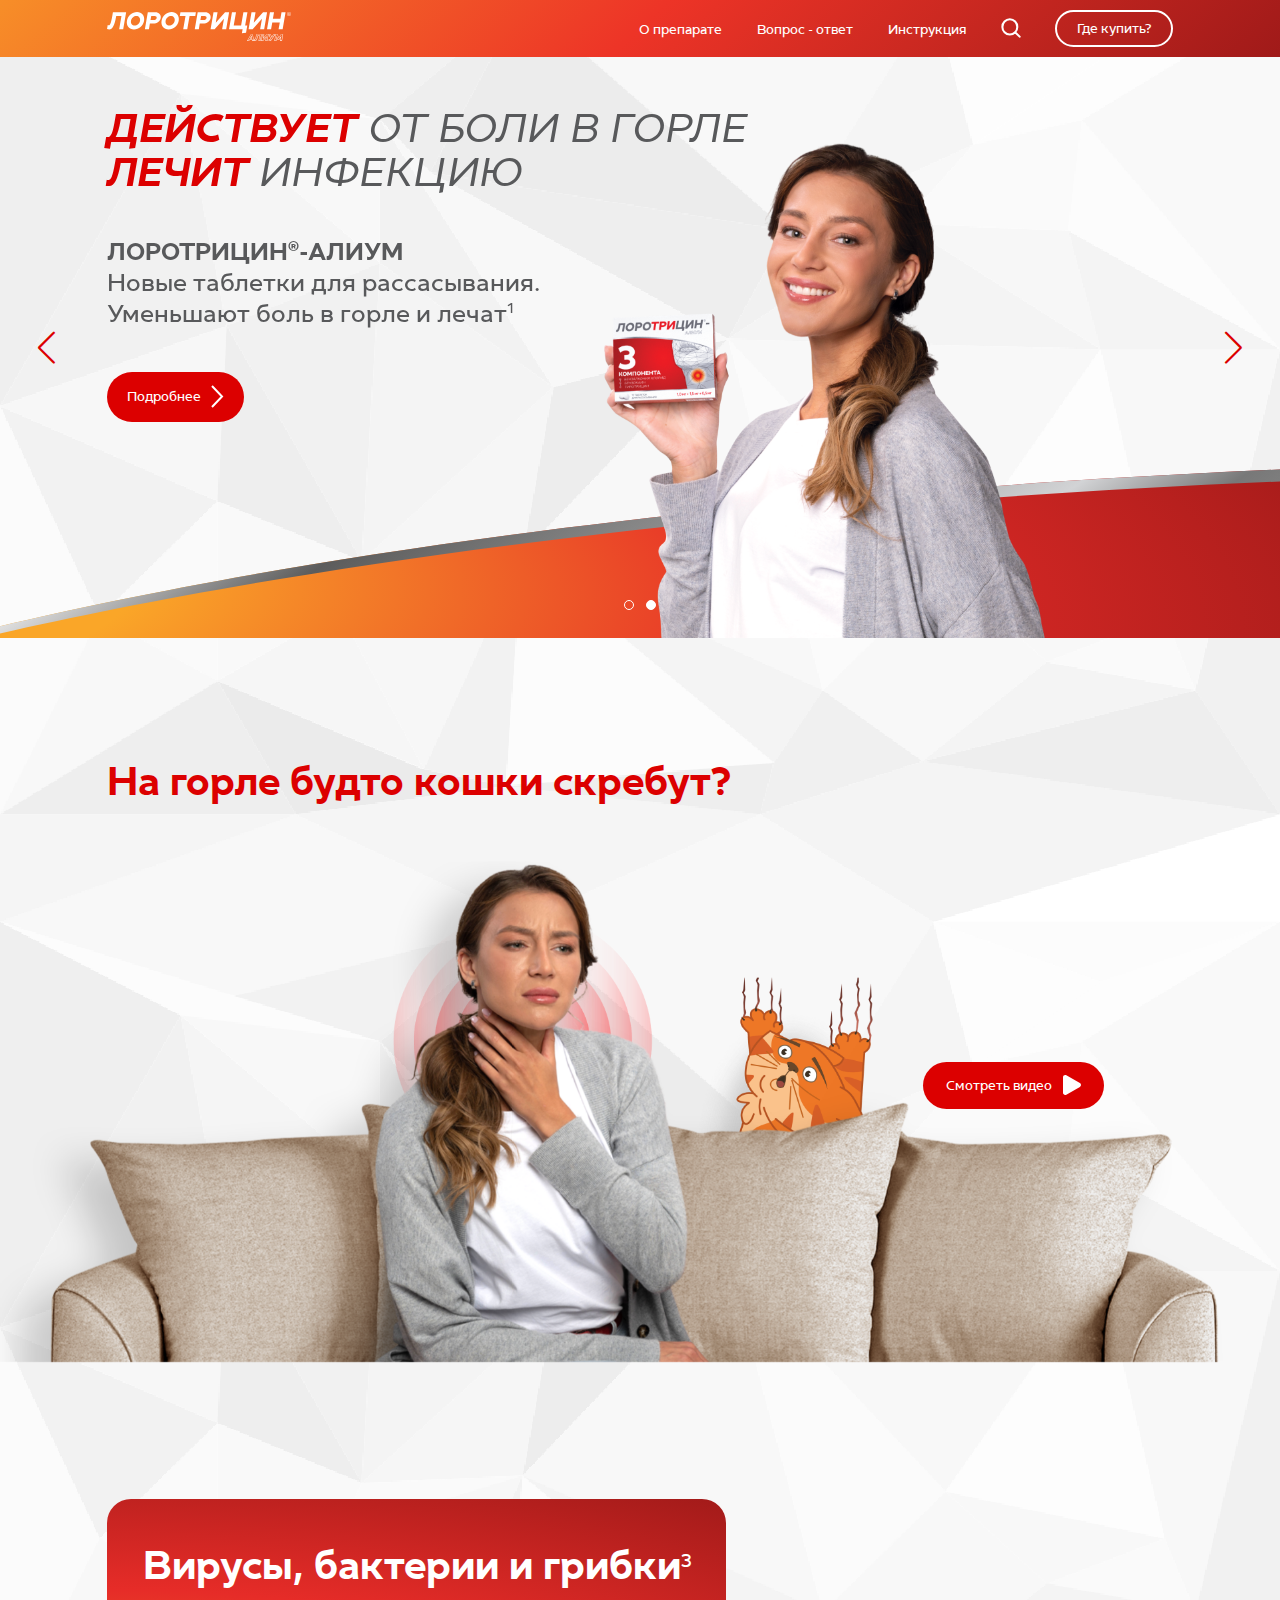
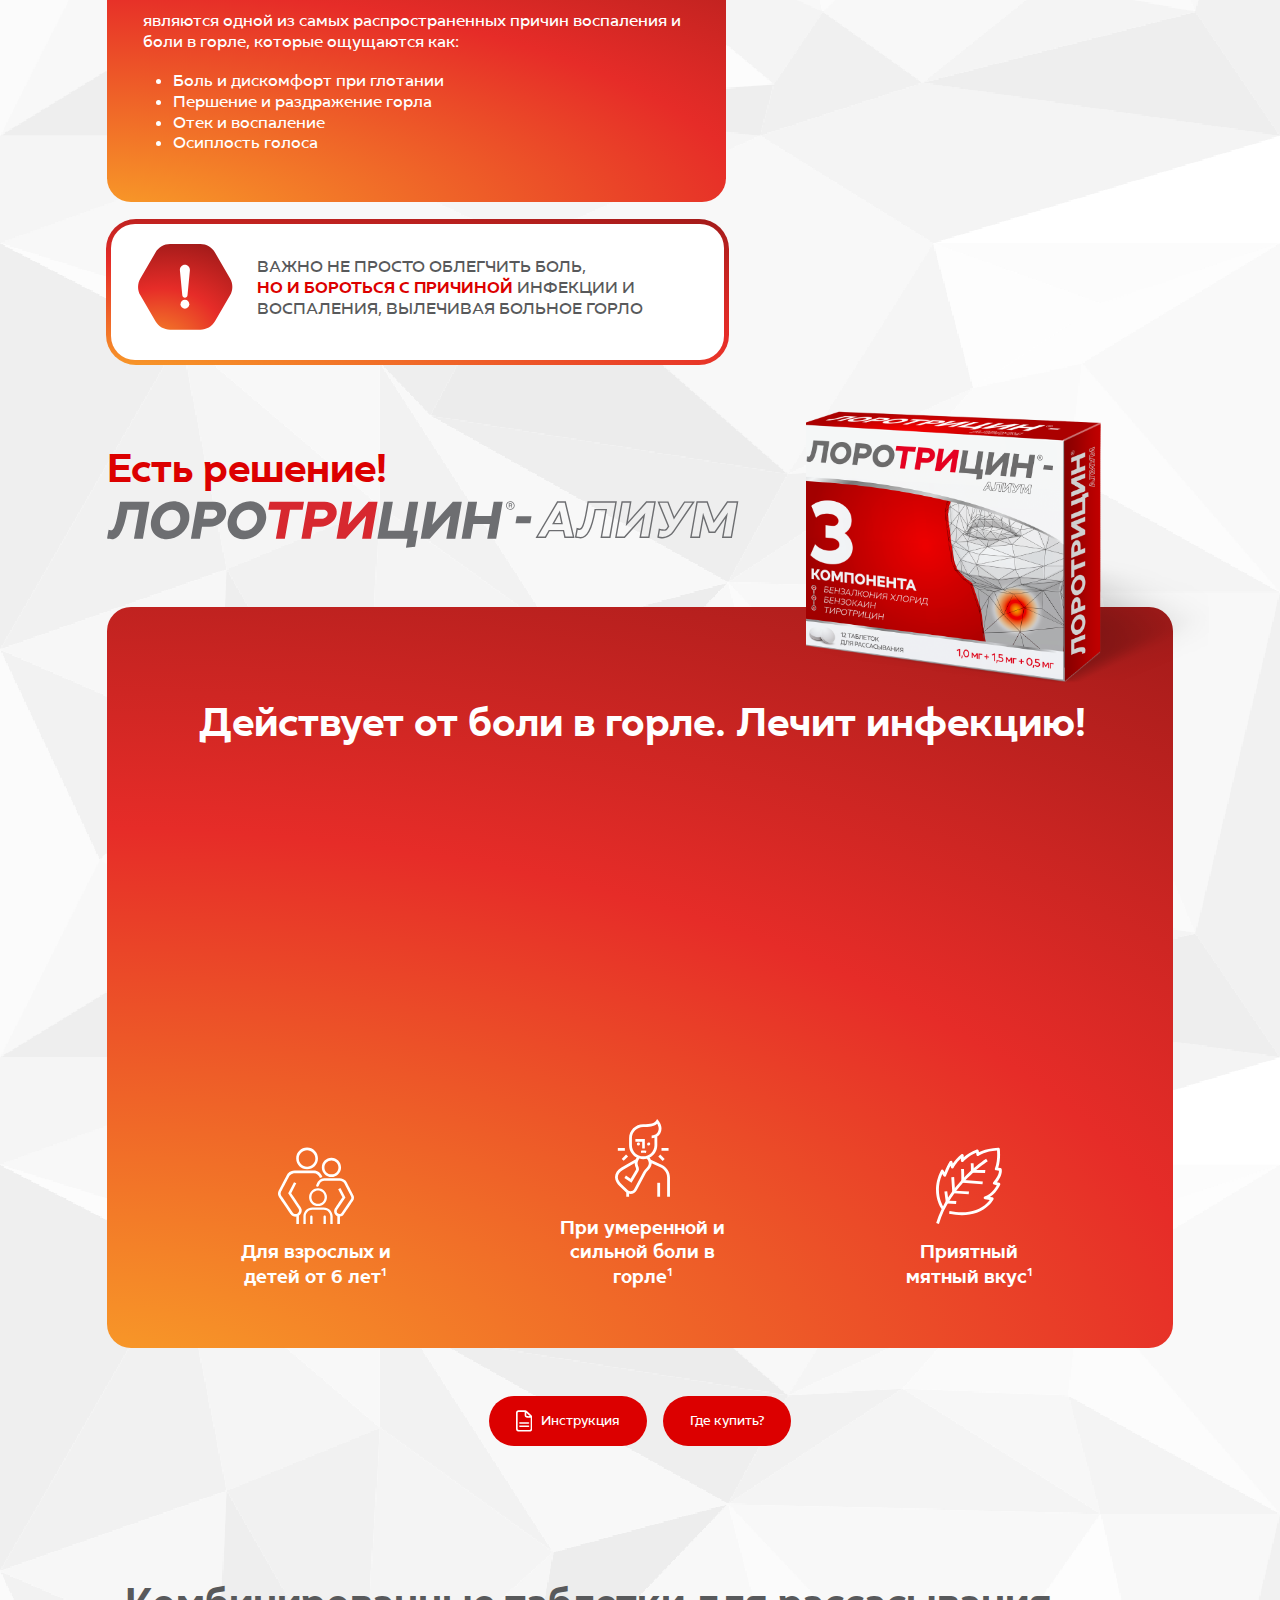
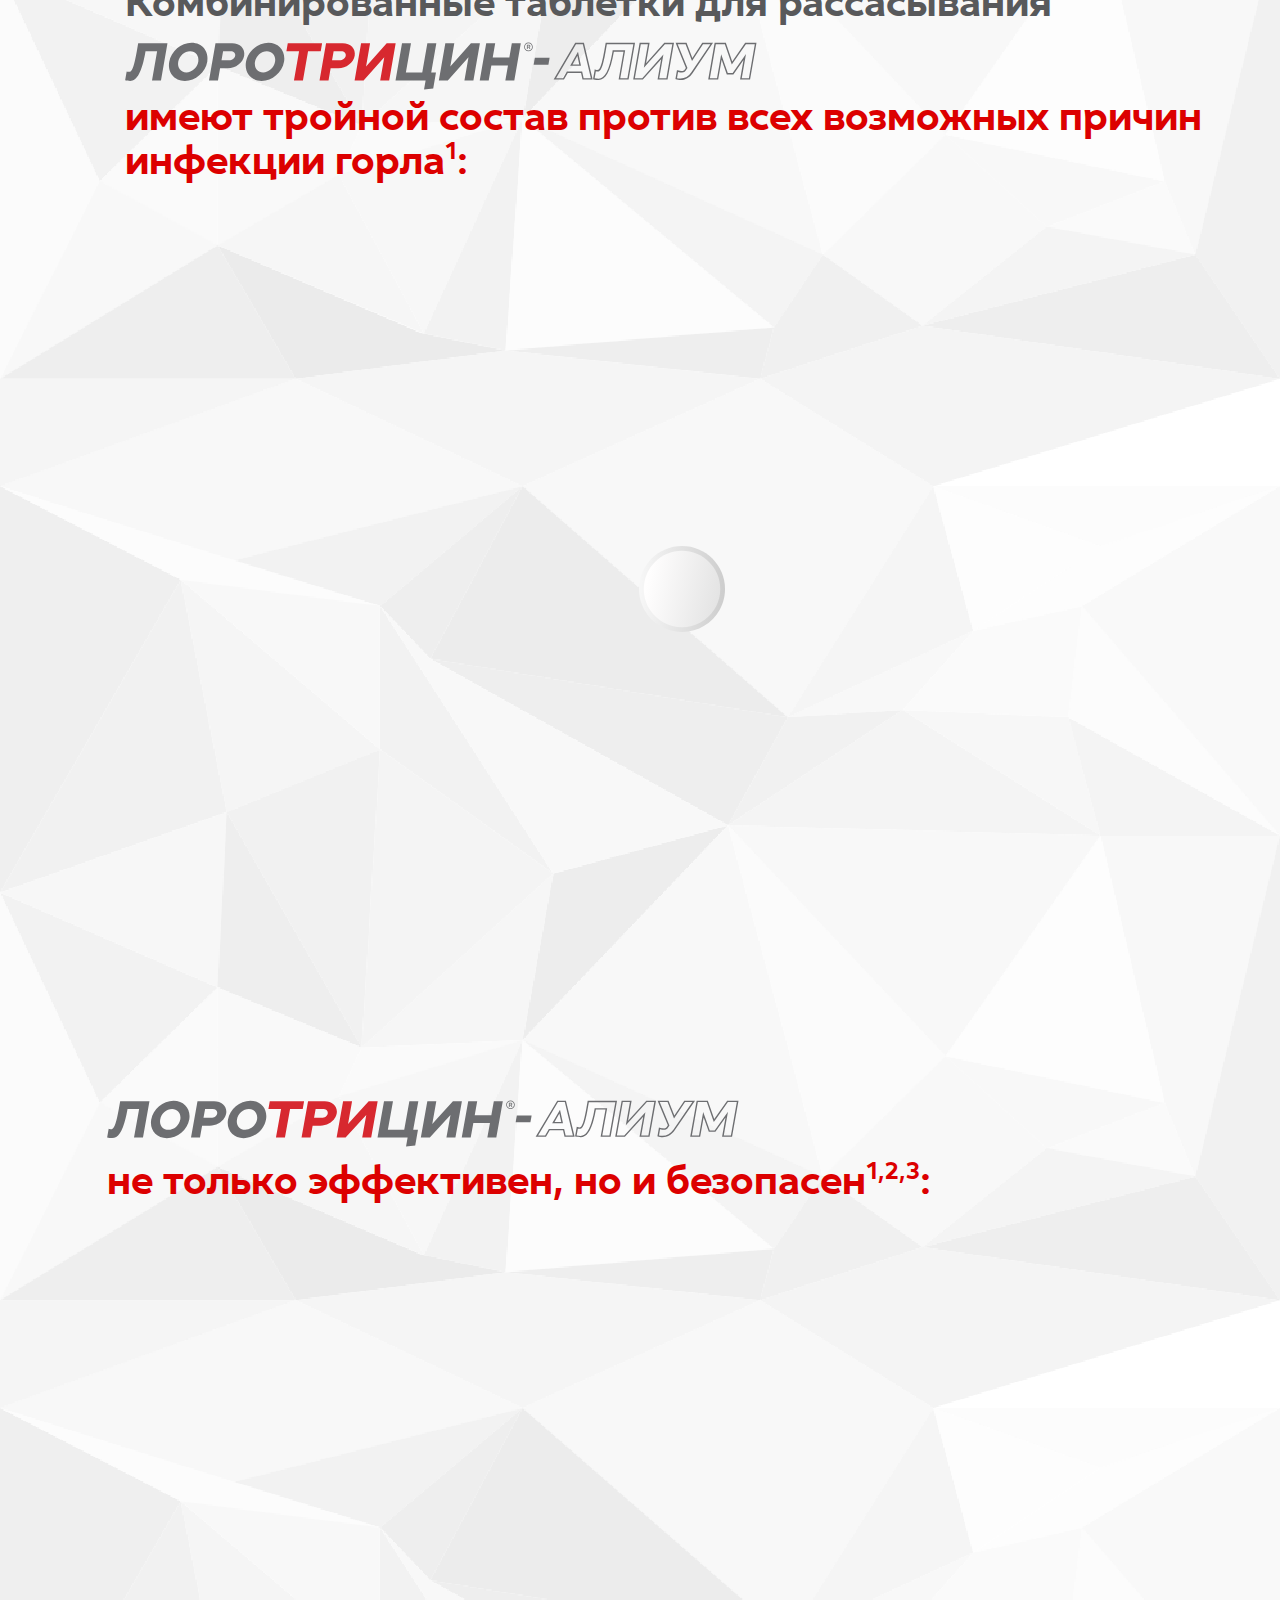
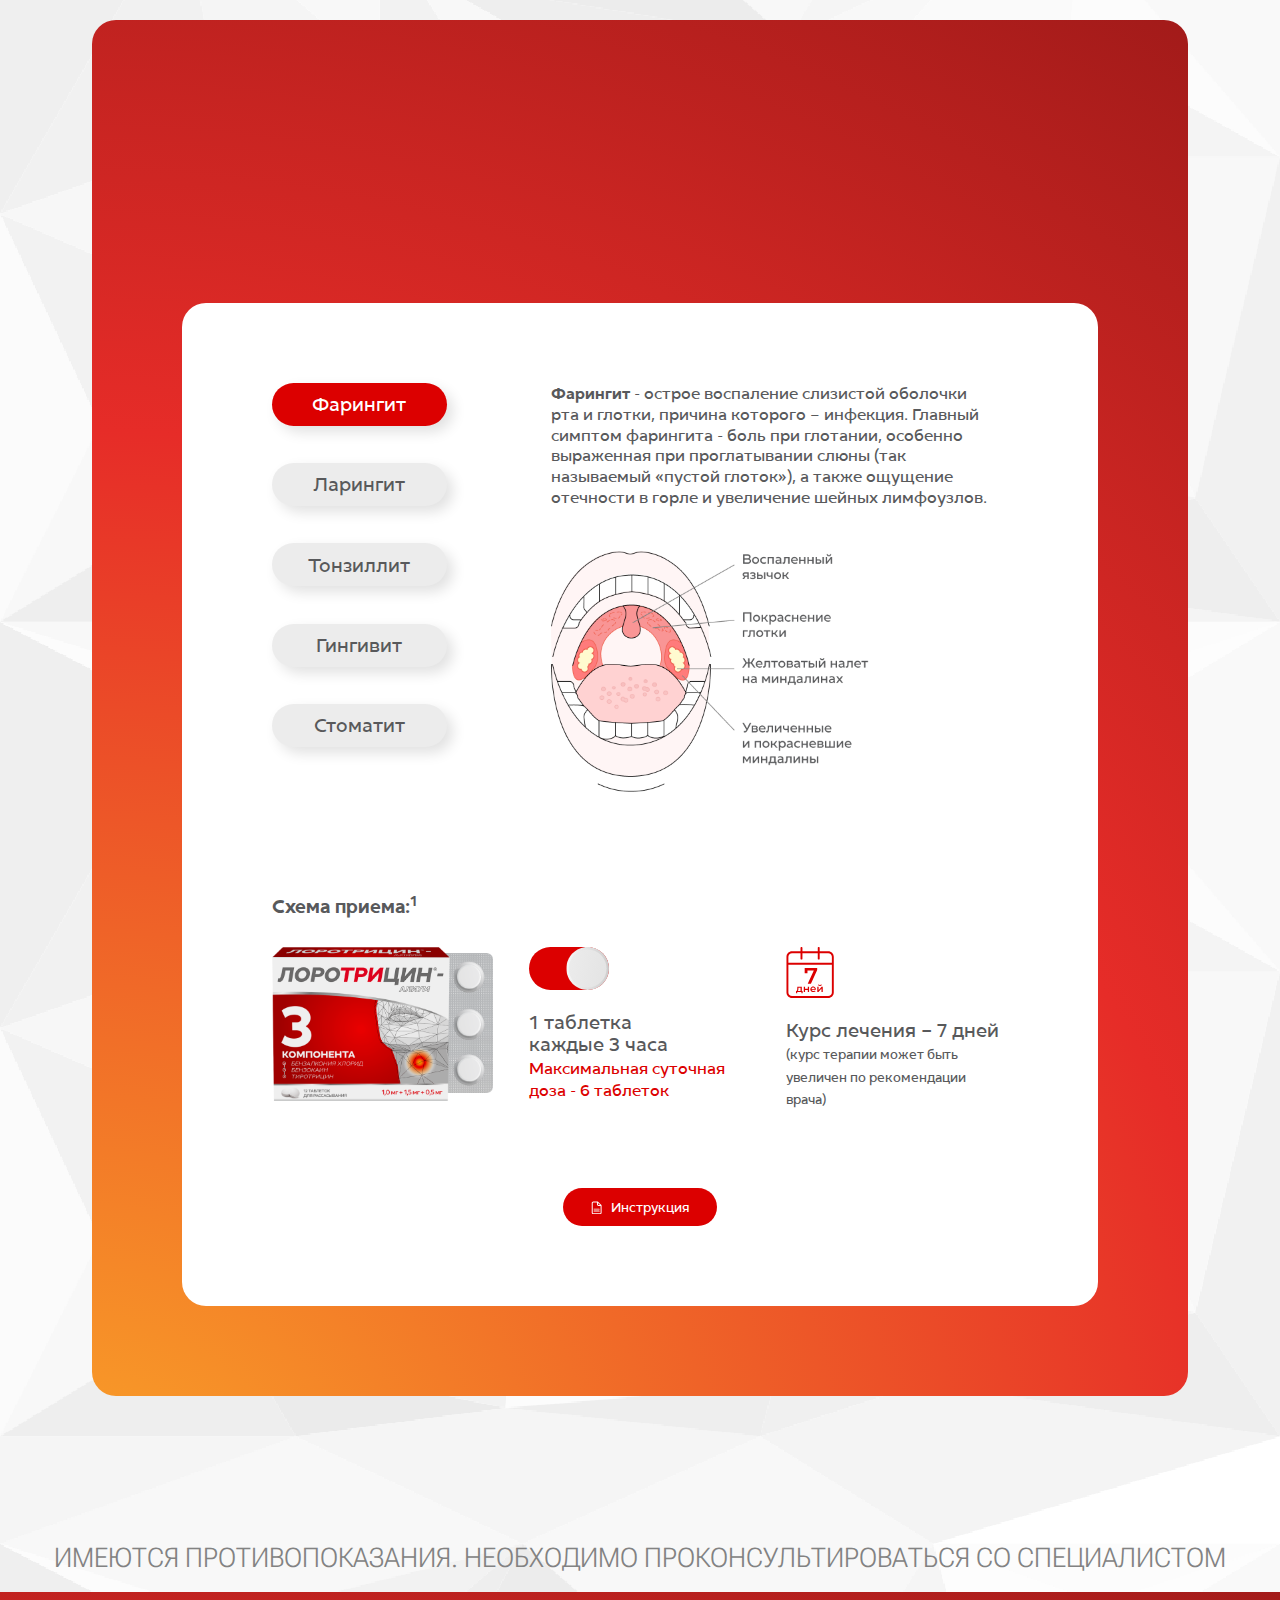
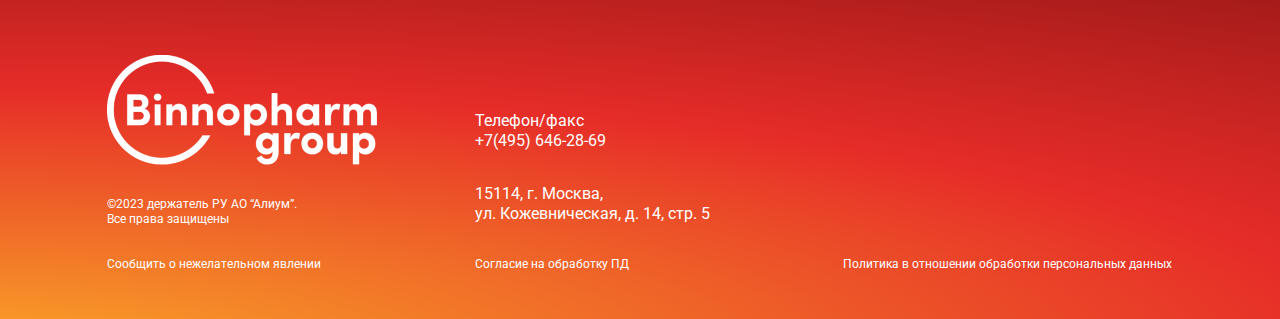
==== index.html @ d88227ce "first commit" ====
<!DOCTYPE html><html lang="ru" class="page"><head><meta charset="UTF-8"><meta name="viewport" content="width=device-width,initial-scale=1"><link rel="shortcut icon" href="favicon.ico" type="image/x-icon"><meta http-equiv="X-UA-Compatible" content="ie=edge"><meta name="theme-color" content="#111111"><title>Lorotricin</title><link rel="preload" href="fonts/GolcaMedium.woff2" as="font" type="font/woff2" crossorigin><link rel="preload" href="fonts/GolcaMedium.woff2" as="font" type="font/woff2" crossorigin><link rel="preload" href="fonts/GolcaMediumItalic.woff2" as="font" type="font/woff2" crossorigin><link rel="preload" href="fonts/GolcaExtraBold.woff2" as="font" type="font/woff2" crossorigin><link rel="preload" href="fonts/GolcaLight.woff2" as="font" type="font/woff2" crossorigin><link rel="preload" href="fonts/GolcaRegular.woff2" as="font" type="font/woff2" crossorigin><link rel="preconnect" href="https://fonts.googleapis.com"><link rel="preconnect" href="https://fonts.gstatic.com" crossorigin><link href="https://fonts.googleapis.com/css2?family=Roboto:ital,wght@0,100;0,300;0,400;0,500;0,700;0,900;1,100;1,300;1,400;1,500;1,700;1,900&display=swap" rel="stylesheet"><link rel="preconnect" href="https://fonts.googleapis.com"><link rel="preconnect" href="https://fonts.gstatic.com" crossorigin><link href="https://fonts.googleapis.com/css2?family=Roboto+Flex:opsz,wght@8..144,100..1000&family=Roboto:ital,wght@0,100;0,300;0,400;0,500;0,700;0,900;1,100;1,300;1,400;1,500;1,700;1,900&display=swap" rel="stylesheet"><link rel="preconnect" href="https://fonts.googleapis.com"><link rel="preconnect" href="https://fonts.gstatic.com" crossorigin><link href="https://fonts.googleapis.com/css2?family=Inter:wght@100..900&family=Roboto+Flex:opsz,wght@8..144,100..1000&family=Roboto:ital,wght@0,100;0,300;0,400;0,500;0,700;0,900;1,100;1,300;1,400;1,500;1,700;1,900&display=swap" rel="stylesheet"><link rel="stylesheet" href="css/vendor.css"><link rel="stylesheet" href="css/main.css"><script defer="defer" src="js/main.js"></script></head><body class="page__body"><div class="site-container"><header class="header"><div class="container"><div class="header__navigation"><a class="header__logo-link" href="./index.html"><img src="./img/headerlogo.svg" alt="" class="logo"></a><nav class="menu hide-on-search" data-menu><ul class="menu__list list-reset"><li class="menu__item"><a href="./index.html#discomfort" class="menu__link" data-menu-item>О препарате</a></li><li class="menu__item"><a href="./faq.html" class="menu__link" data-menu-item>Вопрос - ответ</a></li><li class="menu__item"><a href="./img/manual.pdf" target="_blank" class="menu__link" data-menu-item>Инструкция</a></li><li class="menu__item menu__item--mobile"><a class="menu__link" href="./apteki.html" data-menu-item>Где купить?</a></li></ul></nav><div class="header__search-shop"><div class="header__search-icon hide-on-search" id="search-icon"><img src="./img/search.svg" alt=""></div><div class="hidden header__search" id="search-bar"><input type="text" id="search-input" placeholder=""> <button id="search-btn"><img src="./img/searchinp.svg" alt=""></button> <button id="close-search"><img src="./img/close.svg" alt=""></button></div><a class="header__purchare-link hide-on-search" href="./apteki.html" data-menu-item>Где купить?</a></div><button class="burger" aria-label="Открыть меню" aria-expanded="false" data-burger><span class="burger__line"></span></button></div></div></header><main class="main"><section class="hero"><div class="container"><div class="swiper hero__swiper"><!-- Additional required wrapper --><div class="swiper-wrapper"><!-- Slides --><div class="swiper-slide"><div class="hero__slide"><h2 class="hero__title" data-aos="fade-up" data-aos-duration="2000"><span class="red">Действует</span> от боли в горле <span class="red">Лечит</span> инфекцию</h2><div class="hero__info" data-aos="fade-up" data-aos-duration="1000" data-aos-delay="1000"><span class="hero__name">Лоротрицин<sup><small>®</small></sup>-Алиум</span> <span class="hero__subname">Новые таблетки для рассасывания.<br><br class="hero__slide--revmobile">Уменьшают боль&nbsp;<br class="hero__slide--revmobile">в горле и лечат<sup><small>1</small></sup></span></div><div class="hero__img" data-aos="fade-up" data-aos-duration="2000"><img src="./img/woman.png" alt=""></div><a class="hero__more" href="./index.html#discomfort">Подробнее <svg width="13" height="23" viewBox="0 0 13 23" fill="none" xmlns="http://www.w3.org/2000/svg"><path d="M1 1L11 11.5L1 22" stroke="white" stroke-width="2"/></svg></a></div></div><div class="swiper-slide"><div class="hero__slide"><h2 class="hero__title"><span class="red">Действует</span> от боли в горле <span class="red">Лечит</span> инфекцию</h2><div class="hero__slide-content"><ul class="hero__list list-reset"><li class="hero__item"><div class="hero__item-img"><img src="./img/advi1.svg" alt=""></div><p class="hero__item-desk">Способствует облегчению боли через 5 минут<sup><small>2</small></sup></p></li><li class="hero__item"><div class="hero__item-img"><img src="./img/advi2.svg" alt=""></div><p class="hero__item-desk">Помогает вылечить горло в течение 3-х дней<sup><small>2</small></sup></p></li><li class="hero__item"><div class="hero__item-img"><img src="./img/advi3.svg" alt=""></div><p class="hero__item-desk">Действует на&nbsp;причину инфекции<sup><small>3</small></sup></p><div class="hero__slide-two-img"><img src="./img/lorotricin2sl.png" alt=""></div></li></ul></div></div></div></div></div></div><div class="swiper-pagination"></div><div class="swiper-button-prev"></div><div class="swiper-button-next"></div></section><section class="discomfort" id="discomfort"><div class="container"><h2 class="discomfort__title">На горле будто кошки скребут?</h2><ul class="discomfort__list list-reset"><li class="discomfort__item" data-aos="fade-right"><div class="discomfort__item-img"><img src="./img/puls.svg" alt=""></div><span class="discomfort__item-text">БОЛЬ ПРИ ГЛОТАНИИ?</span></li><li class="discomfort__item" data-aos="fade-right" data-aos-delay="250"><div class="discomfort__item-img"><img src="./img/puls.svg" alt=""></div><span class="discomfort__item-text">ПЕРШЕНИЕ?</span></li><li class="discomfort__item" data-aos="fade-right" data-aos-delay="500"><div class="discomfort__item-img"><img src="./img/puls.svg" alt=""></div><span class="discomfort__item-text">ВОСПАЛЕННОЕ ГОРЛО?</span></li></ul><button class="discomfort__video btn-reset" id="openPopup">Смотреть видео <svg width="18" height="20" viewBox="0 0 18 20" fill="none" xmlns="http://www.w3.org/2000/svg"><path d="M16.8863 8.08079C18.3712 8.93377 18.3712 11.0662 16.8863 11.9192L3.34114 19.6998C1.85619 20.5528 -7.49507e-08 19.4865 0 17.7806L6.83672e-07 2.21942C7.58623e-07 0.513454 1.85619 -0.552773 3.34114 0.300209L16.8863 8.08079Z" fill="white"/></svg></button></div><div class="discomfort__img" data-aos="new-animation" data-aos-offset="400"><img src="./img/woman2.png" alt=""></div><div class="discomfort__img-mobile" data-aos="new-animation" data-aos-offset="200"></div></section><section class="diversity"><div class="container"><div class="diversity__content"><div class="diversity__info"><div class="diversity__info-text"><h2 class="diversity__info-title">Вирусы, бактерии и грибки<span class="diversity__sub"><sup><small>3</small></sup></span></h2><p class="diversity__info-subtitle">являются одной из самых распространенных причин воспаления и боли в горле, которые ощущаются как:</p><br><ul class="diversity__list"><li class="diversity__item">Боль и дискомфорт при глотании</li><li class="diversity__item">Першение и раздражение горла</li><li class="diversity__item">Отек и воспаление</li><li class="diversity__item">Осиплость голоса</li></ul></div><div class="diversity__info-important"><img src="./img/!.svg" alt=""><p class="diversity__info-important-text">Важно не просто облегчить боль, <span class="red">но&nbsp;и&nbsp;бороться с&nbsp;причиной</span> инфекции и воспаления, вылечивая больное горло</p></div></div><div class="diversity__imgs" data-aos="fade-left" data-aos-easing="linear" data-aos-duration="1000"><img class="diversity__imgs-virus" src="./img/virus.svg" alt=""> <img class="diversity__imgs-fungi" src="./img/fungi.svg" alt=""> <img class="diversity__imgs-bacteria" src="./img/bacteria.svg" alt=""> <img class="diversity__imgs-mobile" src="./img/imgsmobile.svg" alt=""></div></div></div></section><section class="advantage"><div class="container"><h2 class="advantage__title">Есть решение!</h2><div class="advantage__logo-img"><img src="./img/advlogo.svg" alt=""></div><div class="advantage__info"><div class="advantage__info-img"><img src="./img/lorotricin.png" alt=""></div><h3 class="advantage__info-title">Действует от боли в горле. Лечит инфекцию!</h3><ul class="advantage__list list-reset"><li class="advantage__item"><div class="advantage__item-upperinfo" class="advantage__item" data-aos="fade-up" data-aos-easing="linear" data-aos-duration="1000"><img src="./img/advi1.svg" alt=""><p class="advantage__item-desk">Способствует облегчению боли через 5 минут<sup><small>2</small></sup></p></div><div class="advantage__item-subinfo"><img src="./img/advi1s.svg" alt=""><p class="advantage__item-subinfo-desk">Для взрослых и детей&nbsp;от 6 лет<sup><small>1</small></sup></p></div></li><li class="advantage__item"><div class="advantage__item-upperinfo" data-aos="fade-up" data-aos-easing="linear" data-aos-duration="1000" data-aos-delay="250"><img src="./img/advi2.svg" alt=""><p class="advantage__item-desk">Помогает вылечить горло в&nbsp;течение&nbsp;3-х дней<sup><small>2</small></sup></p></div><div class="advantage__item-subinfo"><div class="advantage__item-subinfo-img"><img src="./img/advi2s.svg" alt=""></div><p class="advantage__item-subinfo-desk">При умеренной и сильной боли в горле<sup><small>1</small></sup></p></div></li><li class="advantage__item"><div class="advantage__item-upperinfo" class="advantage__item-upperinfo" data-aos="fade-up" data-aos-easing="linear" data-aos-duration="800" data-aos-delay="500"><img src="./img/advi3.svg" alt=""><p class="advantage__item-desk">Действует на&nbsp;причину инфекции<sup><small>3</small></sup></p></div><div class="advantage__item-subinfo"><img src="./img/advi3s.svg" alt=""><p class="advantage__item-subinfo-desk">Приятный мятный&nbsp;вкус<sup><small>1</small></sup></p></div></li></ul><ul class="advantage__list--mobile list-reset"><li class="advantage__item--mobile"><div class="advantage__item-subinfo--mobile"><img src="./img/advi1s.svg" alt=""><p class="advantage__item-subinfo-desk--mobile">Для взрослых и детей от 6 лет<sup><small>1</small></sup></p></div></li><li class="advantage__item--mobile list-reset"><div class="advantage__item-subinfo--mobile"><img src="./img/advi2s.svg" alt=""><p class="advantage__item-subinfo-desk--mobile">При умеренной и сильной боли в горле<sup><small>1</small></sup></p></div></li><li class="advantage__item--mobile list-reset"><div class="advantage__item-subinfo--mobile"><img src="./img/advi3s.svg" alt=""><p class="advantage__item-subinfo-desk--mobile">Приятный мятный вкус<sup><small>1</small></sup></p></div></li></ul></div><div class="advantage__sub"><a class="advantage__manual" href="./img/manual.pdf" target="_blank"><svg width="20" height="27" viewBox="0 0 20 27" fill="none" xmlns="http://www.w3.org/2000/svg"><path d="M20 9.49612C20.0025 8.6719 19.7132 7.98946 19.1371 7.42395C17.2183 5.54249 15.2884 3.67182 13.3534 1.80612C12.7824 1.25553 12.0872 0.983548 11.2712 0.986036C8.63502 0.994328 5.998 1.04657 3.36439 0.970281C1.34429 0.913066 -0.0350604 2.46782 0.000678521 4.24065C0.0653489 7.46873 0.0193989 10.6993 0.0193989 13.929C0.0193989 17.2491 0.0142933 20.5693 0.0219517 23.8894C0.0253554 25.4433 1.09412 26.6888 2.67173 26.901C3.37375 26.9956 12.7322 26.9624 16.6924 26.9657C18.6904 26.9674 19.9906 25.697 19.9923 23.7517C19.9949 18.9996 19.9847 14.2474 20 9.49612ZM12.5995 3.94214C14.0358 5.34846 15.4441 6.72659 16.8992 8.15116C16.2491 8.15116 14.0903 8.15779 13.6606 8.14287C13.1134 8.12462 12.6369 7.78797 12.6148 7.27552C12.5663 6.16937 12.5995 5.0599 12.5995 3.94214ZM17.9756 10.7126C17.9756 15.0269 17.9765 19.3412 17.9748 23.6564C17.9748 24.6357 17.6199 24.9881 16.6201 24.9881C12.1953 24.9906 7.76963 24.9906 3.34482 24.9881C2.4139 24.9872 2.03269 24.6207 2.03269 23.7202C2.03014 17.2044 2.03014 10.6885 2.03269 4.17182C2.03269 3.34677 2.39944 2.97695 3.22824 2.97529C5.64657 2.97031 8.06575 2.97363 10.5692 2.97363C10.5692 4.22738 10.6168 5.41397 10.559 6.59641C10.4483 8.85598 12.0209 10.2457 14.1516 10.1255C15.399 10.055 16.6541 10.113 17.9748 10.113C17.9756 10.3411 17.9756 10.5268 17.9756 10.7126Z" fill="white"/><path d="M4.8935 15.5062C4.6195 15.5078 4.2987 15.648 4.08427 15.8221C3.76007 16.0874 3.69795 16.4747 3.86899 16.871C4.05279 17.2964 4.40252 17.454 4.85521 17.4531C6.57408 17.4515 8.29295 17.4523 10.011 17.4523C10.011 17.4515 10.011 17.4506 10.011 17.4498C11.6932 17.4498 13.3755 17.4515 15.0578 17.449C15.7947 17.4482 16.21 17.1098 16.227 16.5045C16.2431 15.9324 15.7896 15.497 15.1046 15.4946C11.7009 15.4863 8.2972 15.4846 4.8935 15.5062Z" fill="white"/><path d="M15.5335 19.5402C15.3488 19.4872 15.1455 19.4797 14.9506 19.4797C13.3032 19.4756 11.6558 19.4772 10.0084 19.4772C8.30827 19.4772 6.60812 19.4706 4.90797 19.4805C4.05194 19.4855 3.54734 20.1878 3.88686 20.8893C4.1081 21.3462 4.52845 21.4449 5.00667 21.4441C7.79856 21.4391 10.5904 21.4424 13.3823 21.4416C14.0095 21.4416 14.6375 21.459 15.2637 21.4325C15.8075 21.4092 16.1759 21.0411 16.2219 20.5444C16.2627 20.0908 15.9887 19.6704 15.5335 19.5402Z" fill="white"/></svg> Инструкция</a> <a class="advantage__link" href="./apteki.html" data-menu-item>Где купить?</a></div></div></section><section class="internal"><div class="container"><div class="internal__upper"><h2 class="internal__title">Комбинированные таблетки для рассасывания</h2><div class="internal__logo-img"><img src="./img/internlogo.svg" alt=""></div><p class="internal__subtitle">имеют тройной состав против всех возможных причин инфекции горла<sup><small>1</small></sup>:</p></div><div class="internal__content"><div class="internal__circle"><img src="./img/pill.svg" alt=""></div><div class="internal__chloride" data-aos="fade-down" data-aos-duration="1000"><div class="internal__vectorup"><img src="./img/internvector.svg" alt=""></div><div class="internal__chloride-img"><img src="./img/chloride.svg" alt=""></div><a class="internal__chloride-link" href="#">1. Бензаколония хлорид</a><p class="internal__chloride-desk">Антисептик устраняет причины появления боли в горле: вирусы, грибки и бактериии</p></div><div class="internal__benzocaine" data-aos="fade-right" data-aos-duration="1000"><div class="internal__vectorsub"><img src="./img/internvector.svg" alt=""></div><div class="internal__benzocaine-img"><img src="./img/benzocaine.svg" alt=""></div><a class="internal__benzocaine-link" href="#">2. Бензокаин</a><p class="internal__benzocaine-desk">Анестетик, который снимает боль и делает глотание комфортным</p></div><div class="internal__tyrothricin" data-aos="fade-up" data-aos-duration="1000"><div class="internal__tyrothricin-img"><img src="./img/tyrothricin.svg" alt=""></div><a class="internal__tyrothricin-link" href="#">3. Тиротрицин</a><p class="internal__tyrothricin-desk">Природный антибиотик усиливает действие антисептика</p></div></div></div></section><section class="profit"><div class="container"><div class="profit__logo"><img src="./img/internlogo.svg" alt=""></div><h2 class="profit__text">не только эффективен, но и безопасен<sup><small>1,2,3</small></sup>:</h2><ul class="profit__list list-reset"><li class="profit__item" data-aos="fade-up" data-aos-duration="1400"><div class="profit__item-img"><img src="./img/head.svg" alt=""></div><div class="profit__item-desk">Действует местно</div></li><li class="profit__item" data-aos="fade-up" data-aos-duration="1400"><div class="profit__item-img"><img src="./img/lock.svg" alt=""></div><div class="profit__item-desk">Не вызывает привыкания</div></li><li class="profit__item" data-aos="fade-up" data-aos-duration="1400"><div class="profit__item-img"><img src="./img/belly.svg" alt=""></div><div class="profit__item-desk">Не оказывает влияния на ЖКТ</div></li><li class="profit__item" data-aos="fade-up" data-aos-duration="1400"><div class="profit__item-img"><img src="./img/meal.svg" alt=""></div><div class="profit__item-desk">Cохраняет вкусовую чувствительность</div></li></ul></div></section><section class="receipt" id="receipt"><div class="container"><h2 class="receipt__title" data-aos="fade-up">В каких случаях применять <span style="text-transform: uppercase">Лоротрицин<sup>®</sup>-Алиум</span>?</h2><p class="receipt__subtitle" data-aos="fade-up">Симптоматическое лечение инфекционно-воспалительных заболеваний полости рта и горла, сопровождающихся болевым синдромом:</p><div class="receipt__content"><div class="receipt__tabs"><div class="receipt__tab-btns"><button class="receipt__tablinks btn-reset" onclick="openTab(event, 'Tab1')" id="defaultOpen">Фарингит</button> <button class="receipt__tablinks btn-reset" onclick="openTab(event, 'Tab2')">Ларингит</button> <button class="receipt__tablinks btn-reset" onclick="openTab(event, 'Tab3')">Тонзиллит</button> <button class="receipt__tablinks btn-reset" onclick="openTab(event, 'Tab4')">Гингивит</button> <button class="receipt__tablinks btn-reset" onclick="openTab(event, 'Tab5')">Стоматит</button></div><div class="receipt__tabcontents"><div id="Tab1" class="receipt__tabcontent"><p class="receipt__tabcontent-desk"><span>Фарингит</span> - острое воспаление слизистой оболочки рта и глотки, причина которого – инфекция. Главный симптом фарингита - боль при глотании, особенно выраженная при проглатывании слюны (так называемый «пустой глоток»), а также ощущение отечности в горле и увеличение шейных лимфоузлов.</p><img src="./img/Group321.png" alt=""></div><div id="Tab2" class="receipt__tabcontent"><p class="receipt__tabcontent-desk"><span>Ларингит</span>– это воспаление слизистой оболочки гортани и голосовых связок, причина которой чаще всего - развивающаяся инфекция. В&nbsp;результате появляется ощущение сухости, першения, саднения в&nbsp;горле и осиплость голоса. Голос грубеет, развивается охриплость, иногда становится невозможно разговаривать. На 2–3й день заболевания может появиться сухой кашель.</p><img src="./img/Group323.png" alt=""></div><div id="Tab3" class="receipt__tabcontent"><p class="receipt__tabcontent-desk" id="targetText"><span>Тонзиллит</span> – это инфекционное заболевание, которое поражает слизистую оболочку миндалин. Часто его называют ангиной. Воспаленные миндалины покрываются гнойными точками или налетом, иногда в сочетании с воспалением слизистой на близлежащих участках. Возникает острое болезненное ощущение при глотании пищи и слюны, сопровождающееся повышением температуры, но чаще всего не выше 38 градусов.</p><img src="./img/Group324.png" alt=""></div><div id="Tab4" class="receipt__tabcontent"><p class="receipt__tabcontent-desk"><span>Гингивит</span>– это воспаление десен, которое чаще всего возникает в результате развития инфекции. Появляется покраснение и отечность десен, они легко кровоточат во время еды и при контакте с зубной щеткой. Десны могут отставать от поверхности зуба. Болевых ощущений обычно нет.</p><img src="./img/Group325.png" alt=""></div><div id="Tab5" class="receipt__tabcontent"><p class="receipt__tabcontent-desk"><span>Стоматит</span> - заболевание слизистой оболочки полости рта, которое может возникать на десне, языке, слизистой щек и губ и т.д. Обычно он проявляется болезненными ощущениями и белым или желтым налетом. Могут возникать одна или несколько болезненных язв, сопровождающихся повышением температуры до 37,5°С, увеличением шейных лимфоузлов, слабостью и головной болью.</p><img src="./img/Group326.png" alt=""></div></div></div><div class="receipt__method"><span class="receipt__method-title">Схема приема:<sup>1</sup></span><ul class="receipt__list list-reset"><li class="receipt__item"><div class="receipt__item-img"><img src="./img/pack.png" alt=""></div></li><li class="receipt__item"><div class="receipt__item-img-pill"><img src="./img/Group139.svg" alt=""></div><span class="receipt__item-suptext">1 таблетка<br>каждые 3 часа<br><span class="receipt__red">Максимальная суточная доза - 6&nbsp;таблеток</span></span></li><li class="receipt__item"><div class="receipt__item-img-sday"><img src="./img/7d.svg" alt=""></div><span class="receipt__item-suptext">Курс лечения – 7 дней<br><span class="receipt__black">(курс&nbsp;терапии может быть увеличен по рекомендации врача)</span></span></li></ul></div><div class="receipt__sub"><a class="receipt__manual" href="./img/manual.pdf" target="_blank"><svg width="20" height="27" viewBox="0 0 20 27" fill="none" xmlns="http://www.w3.org/2000/svg"><path d="M20 9.49612C20.0025 8.6719 19.7132 7.98946 19.1371 7.42395C17.2183 5.54249 15.2884 3.67182 13.3534 1.80612C12.7824 1.25553 12.0872 0.983548 11.2712 0.986036C8.63502 0.994328 5.998 1.04657 3.36439 0.970281C1.34429 0.913066 -0.0350604 2.46782 0.000678521 4.24065C0.0653489 7.46873 0.0193989 10.6993 0.0193989 13.929C0.0193989 17.2491 0.0142933 20.5693 0.0219517 23.8894C0.0253554 25.4433 1.09412 26.6888 2.67173 26.901C3.37375 26.9956 12.7322 26.9624 16.6924 26.9657C18.6904 26.9674 19.9906 25.697 19.9923 23.7517C19.9949 18.9996 19.9847 14.2474 20 9.49612ZM12.5995 3.94214C14.0358 5.34846 15.4441 6.72659 16.8992 8.15116C16.2491 8.15116 14.0903 8.15779 13.6606 8.14287C13.1134 8.12462 12.6369 7.78797 12.6148 7.27552C12.5663 6.16937 12.5995 5.0599 12.5995 3.94214ZM17.9756 10.7126C17.9756 15.0269 17.9765 19.3412 17.9748 23.6564C17.9748 24.6357 17.6199 24.9881 16.6201 24.9881C12.1953 24.9906 7.76963 24.9906 3.34482 24.9881C2.4139 24.9872 2.03269 24.6207 2.03269 23.7202C2.03014 17.2044 2.03014 10.6885 2.03269 4.17182C2.03269 3.34677 2.39944 2.97695 3.22824 2.97529C5.64657 2.97031 8.06575 2.97363 10.5692 2.97363C10.5692 4.22738 10.6168 5.41397 10.559 6.59641C10.4483 8.85598 12.0209 10.2457 14.1516 10.1255C15.399 10.055 16.6541 10.113 17.9748 10.113C17.9756 10.3411 17.9756 10.5268 17.9756 10.7126Z" fill="white"/><path d="M4.8935 15.5062C4.6195 15.5078 4.2987 15.648 4.08427 15.8221C3.76007 16.0874 3.69795 16.4747 3.86899 16.871C4.05279 17.2964 4.40252 17.454 4.85521 17.4531C6.57408 17.4515 8.29295 17.4523 10.011 17.4523C10.011 17.4515 10.011 17.4506 10.011 17.4498C11.6932 17.4498 13.3755 17.4515 15.0578 17.449C15.7947 17.4482 16.21 17.1098 16.227 16.5045C16.2431 15.9324 15.7896 15.497 15.1046 15.4946C11.7009 15.4863 8.2972 15.4846 4.8935 15.5062Z" fill="white"/><path d="M15.5335 19.5402C15.3488 19.4872 15.1455 19.4797 14.9506 19.4797C13.3032 19.4756 11.6558 19.4772 10.0084 19.4772C8.30827 19.4772 6.60812 19.4706 4.90797 19.4805C4.05194 19.4855 3.54734 20.1878 3.88686 20.8893C4.1081 21.3462 4.52845 21.4449 5.00667 21.4441C7.79856 21.4391 10.5904 21.4424 13.3823 21.4416C14.0095 21.4416 14.6375 21.459 15.2637 21.4325C15.8075 21.4092 16.1759 21.0411 16.2219 20.5444C16.2627 20.0908 15.9887 19.6704 15.5335 19.5402Z" fill="white"/></svg> Инструкция</a></div><div class="receipt__item-img-mobile"><img src="./img/pack.png" alt=""></div></div></div></section><section class="articles" id="articles"><div class="container"><h2 class="articles__title">Полезно знать</h2><ul class="articles__list list-reset"><li class="articles__item"><div class="articles__item-img"><picture><source media="(max-width: 576px)" srcset="./img/1-576.png"><img src="./img/1.png" alt="Описание изображения"></picture></div><span class="articles__item-title">Статья 1</span></li><li class="articles__item"><div class="articles__item-img"><picture><source media="(max-width: 576px)" srcset="./img/2-576.png"><img src="./img/2.png" alt="Описание изображения"></picture></div><span class="articles__item-title">Статья 2</span></li><li class="articles__item"><div class="articles__item-img"><picture><source media="(max-width: 576px)" srcset="./img/3-576.png"><img src="./img/3.png" alt="Описание изображения"></picture></div><span class="articles__item-title">Статья 3</span></li></ul><div class="articles__sub"><a class="articles__more" href="#"><img src="./img/book.svg" alt="">Все статьи</a></div><ul class="articles__attachment list-reset"><li class="articles__attachment-item"><sup>1</sup>Инструкция по медицинскому применению лекарственного препарата Лоротрицин®-АЛИУМ, РУ ЛП-N(002535)-(РГ-RU) от 14.06.2023 г.</li><li class="articles__attachment-item"><sup>2</sup>Palm et al., Int J Clin Pract. 2018 Dec;72(12):e13272</li><li class="articles__attachment-item"><sup>3</sup>Овчинников А.Ю., Мирошниченко Н.А., Николаева Ю.О. Боль в горле. Современные подходы к лечению. Вестник оториноларингологии. 2020;85(4):35–39.  https://doi.org/10.17116/torino20208504135</li><li class="articles__attachment-item"><sup>4</sup>Крюков А.И., Товмасян А.С., Жуховицкий В.Г. Биопленки в этиологии и патогенезе хронического тонзиллита. Вестник оториноларингологии, 2008, 3:71-74.<br>N-M-LOR-2024_01-146</li></ul></div></section></main><script>function openTab(evt, tabName) {
    var i, tabcontent, tablinks;
    // Получаем все элементы с class="tabcontent" и скрываем их
    tabcontent = document.getElementsByClassName("receipt__tabcontent");
    for (i = 0; i < tabcontent.length; i++) {
      tabcontent[i].style.display = "none";
      tabcontent[i].className = tabcontent[i].className.replace(" show", "");
    }
    // Получаем все элементы с class="tablinks" и удаляем класс "active"
    tablinks = document.getElementsByClassName("receipt__tablinks");
    for (i = 0; i < tablinks.length; i++) {
      tablinks[i].className = tablinks[i].className.replace(" active", "");
    }

    // Показываем текущий таб, и добавляем "active" класс на кнопку, которая открыла таб
    document.getElementById(tabName).style.display = "block";
    evt.currentTarget.className += " active";
    setTimeout(function () {
      document.getElementById(tabName).className += " show"; // Добавляем класс show для плавного появления
    }, 10);
  }

  if (document.getElementById("defaultOpen")) {
    document.getElementById("defaultOpen").click();
  }</script><div id="videoPopup" class="popup"><div class="popup-content"><span class="close">&times;</span><video id="video" controls><source src="./img/ease.mp4" type="video/mp4"></video></div></div><footer class="footer"><span class="footer__upper-text">ИМЕЮТСЯ ПРОТИВОПОКАЗАНИЯ. НЕОБХОДИМО ПРОКОНСУЛЬТИРОВАТЬСЯ СО СПЕЦИАЛИСТОМ</span><div class="footer__content"><div class="container"><ul class="footer__list list-reset"><li class="footer__item"><a href="https://www.binnopharmgroup.ru/"><img src="./img/footerlogo.png" alt=""></a><span class="footer__item-text">©2023 держатель РУ АО “Алиум”.<br>Все права защищены</span> <a class="footer__link" href="https://www.binnopharmgroup.ru/pharmacovigilance/">Сообщить о нежелательном явлении</a></li><li class="footer__item"><span class="footer__item-about">Телефон/факс<br><a class="footer__item-about" href="tel:+74956462869">+7(495) 646-28-69</a></span> <span class="footer__item-about">15114, г. Москва,<br>ул. Кожевническая, д. 14, стр. 5</span> <a class="footer__link" href="https://www.binnopharmgroup.ru/soglasie-na-obrabotku-personalnykh-dannykh/">Согласие на обработку ПД</a></li><li class="footer__item"><a class="footer__link" href="https://www.binnopharmgroup.ru/polozhenie-o-zashchite-personalnykh-dannykh/">Политика в отношении обработки персональных данных</a></li></ul></div></div></footer></div></body></html>
---- css/main.css ----
@charset "UTF-8";:root{--font-family:"Golca",sans-serif;--second-family:"Roboto",sans-serif;--third-family:"Roboto Flex",sans-serif;--font3:"Inter",sans-serif;--content-width:160rem;--container-offset:15px;--container-width:calc(var(--content-width) + (var(--container-offset) * 2));--red:#dc0000;--grey:#58595b;--white:#fff;--grad-blue:#4ca6bd}.custom-checkbox__field:checked+.custom-checkbox__content::after{opacity:1}.custom-checkbox__field:focus+.custom-checkbox__content::before{outline:red solid 2px;outline-offset:2px}.custom-checkbox__field:disabled+.custom-checkbox__content{opacity:.4;pointer-events:none}@font-face{font-family:Golca;src:url(../fonts/GolcaBold.woff2) format("woff2");font-weight:700;font-style:normal;font-display:swap}@font-face{font-family:Golca;src:url(../fonts/GolcaBoldItalic.woff2) format("woff2");font-weight:700;font-style:italic;font-display:swap}@font-face{font-family:"Golca Extra";src:url(../fonts/GolcaExtraBoldItalic.woff2) format("woff2");font-weight:700;font-style:italic;font-display:swap}@font-face{font-family:Golca;src:url(../fonts/GolcaItalic.woff2) format("woff2");font-weight:400;font-style:italic;font-display:swap}@font-face{font-family:"Golca Semi";src:url(../fonts/GolcaSemiBoldItalic.woff2) format("woff2");font-weight:600;font-style:italic;font-display:swap}@font-face{font-family:"Golca Semi";src:url(../fonts/GolcaSemiBold.woff2) format("woff2");font-weight:600;font-style:normal;font-display:swap}@font-face{font-family:Golca;src:url(../fonts/GolcaMedium.woff2) format("woff2");font-weight:500;font-style:normal;font-display:swap}@font-face{font-family:Golca;src:url(../fonts/GolcaLight.woff2) format("woff2");font-weight:300;font-style:normal;font-display:swap}@font-face{font-family:Golca;src:url(../fonts/GolcaRegular.woff2) format("woff2");font-weight:400;font-style:normal;font-display:swap}@font-face{font-family:Golca;src:url(GolcaLightItalic.woff2) format("woff2");font-weight:300;font-style:italic;font-display:swap}@font-face{font-family:Golca;src:url(../fonts/GolcaMediumItalic.woff2) format("woff2");font-weight:500;font-style:italic;font-display:swap}@font-face{font-family:"Golca Extra";src:url(../fonts/GolcaExtraLight.woff2) format("woff2");font-weight:200;font-style:normal;font-display:swap}@font-face{font-family:"Golca Extra";src:url(../fonts/GolcaExtraLightItalic.woff2) format("woff2");font-weight:200;font-style:italic;font-display:swap}@font-face{font-family:Golca;src:url(../fonts/GolcaThin.woff2) format("woff2");font-weight:100;font-style:normal;font-display:swap}@font-face{font-family:"Golca Extra";src:url(../fonts/GolcaExtraBold.woff2) format("woff2");font-weight:700;font-style:normal;font-display:swap}@font-face{font-family:Golca;src:url(../fonts/GolcaThinItalic.woff2) format("woff2");font-weight:100;font-style:italic;font-display:swap}html{scroll-behavior:smooth;-webkit-box-sizing:border-box;box-sizing:border-box;font-size:.5208333333vw}*,::after,::before{-webkit-box-sizing:inherit;box-sizing:inherit}.page{height:100%;font-family:var(--font-family,sans-serif);-webkit-text-size-adjust:100%}.page__body{margin:0;min-width:320px;min-height:100%;font-size:16px;background-image:url(../img/bg_polygon.svg);background-size:cover;background-repeat:repeat}img{width:100%;height:auto;max-width:100%;-o-object-fit:cover;object-fit:cover}a{text-decoration:none}.site-container{overflow:hidden}.is-hidden{display:none!important}.btn-reset{border:none;padding:0;background:0 0;cursor:pointer}.red{font-family:var(--font-family);font-weight:800;color:var(--red)}.list-reset{list-style:none;margin:0;padding:0}.input-reset{-webkit-appearance:none;-moz-appearance:none;appearance:none;border:none;border-radius:0;background-color:#fff}.input-reset::-webkit-search-cancel-button,.input-reset::-webkit-search-decoration,.input-reset::-webkit-search-results-button,.input-reset::-webkit-search-results-decoration{display:none}.visually-hidden{position:absolute;overflow:hidden;margin:-1px;border:0;padding:0;width:1px;height:1px;clip:rect(0 0 0 0)}.container{margin:0 auto;padding:0 var(--container-offset);max-width:var(--container-width)}.js-focus-visible :focus:not(.focus-visible){outline:0}.centered{text-align:center}.dis-scroll{position:fixed;left:0;top:0;overflow:hidden;width:100%;height:100vh;-ms-scroll-chaining:none;overscroll-behavior:none}.page--ios .dis-scroll{position:relative}.apteki{margin-top:8rem}.apteki__top-text{font-weight:800;font-size:4.8rem;line-height:110%;margin-bottom:6.7rem;display:inline-block}@media (max-width:768px){.apteki__top-text{font-size:18px}}@media (max-width:576px){html{font-size:2.6666666667vw}.container{max-width:1600px}.apteki{margin-top:5rem}.apteki__top-text{margin-bottom:1.7rem;font-size:1.8rem}}.apteki__title{font-weight:500;font-size:4.8rem;line-height:110%;color:#58595b;margin:0 0 5rem}.apteki__title span{font-weight:500;font-size:2.4rem;line-height:129%;color:#58595b}@media (max-width:768px){.apteki__title span{font-size:15px}.apteki__title{font-size:20px;margin-bottom:30px}}@media (max-width:576px){.apteki__title span{font-size:1.5rem}.apteki__title{font-size:2rem;margin-bottom:3rem}}.apteki__grid{display:-ms-grid;display:grid;background:-o-radial-gradient(-2.63% 110.29%,183.94% 135.68%,#faa628 0,#e62c28 59.375%,#a01a19 100%);background:radial-gradient(183.94% 135.68% at -2.63% 110.29%,#faa628 0,#e62c28 59.375%,#a01a19 100%);border-radius:2.4rem;-ms-grid-columns:(1fr)[4];grid-template-columns:repeat(4,1fr);padding:7.2rem 9rem;margin-bottom:9rem;gap:2rem}.apteki__grid-item{min-width:34rem;min-height:19rem;-webkit-box-shadow:12px 12px 33px 0 rgba(0,0,0,.08);box-shadow:12px 12px 33px 0 rgba(0,0,0,.08);background:#fff;display:-webkit-box;display:-ms-flexbox;display:flex;-webkit-box-align:center;-ms-flex-align:center;align-items:center;-webkit-box-pack:center;-ms-flex-pack:center;justify-content:center}.apteki__grid-item img{width:20rem}@media (max-width:768px){.apteki__grid{-ms-grid-columns:(1fr)[2];grid-template-columns:repeat(2,1fr);gap:5px;padding:20px;margin-bottom:50px}.apteki__grid-item img{width:40rem}.apteki__grid-item{min-height:30rem}}@media (max-width:576px){.apteki__grid{border-radius:18px;gap:1rem;padding:2rem;margin-bottom:5rem}.apteki__grid-item img{width:10rem}.apteki__grid-item{height:7rem;width:100%;min-height:unset;min-width:unset}.apteki__grid-item-ozer img{width:5rem}}.apteki__num{display:block;font-weight:500;font-size:16px;line-height:115%;color:#828282;margin-bottom:28px}.faq{margin:100px 0}.faq__wrapper{padding:7rem 13rem;background:-o-radial-gradient(-2.63% 110.29%,183.94% 135.68%,#faa628 0,#e62c28 59.375%,#a01a19 100%);background:radial-gradient(183.94% 135.68% at -2.63% 110.29%,#faa628 0,#e62c28 59.375%,#a01a19 100%);border-radius:24px;display:-webkit-box;display:-ms-flexbox;display:flex;-webkit-box-orient:vertical;-webkit-box-direction:normal;-ms-flex-direction:column;flex-direction:column;gap:1rem}@media (max-width:576px){.apteki__num{font-size:14px}.faq{margin:5rem 0}.faq__wrapper{border-radius:12px;margin:0 -1.5rem;gap:.5rem;padding:3rem 2rem}}.faq__title{display:-webkit-box;display:-ms-flexbox;display:flex;-webkit-box-align:center;-ms-flex-align:center;align-items:center;font-weight:800;font-size:6.4rem;line-height:130%;color:#fff;gap:2.5rem;margin:0 0 4.7rem}.faq__title img{width:21rem}@media (max-width:576px){.faq__title img{width:9rem}.faq__title{font-size:2rem}}.faq__item{background-color:#fff;border-radius:24px}.accordion{position:relative;cursor:pointer;width:100%;text-align:left;outline:0;-webkit-transition:.4s;-o-transition:.4s;transition:.4s;font-size:3.2rem;border-radius:24rem;background:#fff;font-weight:800;color:#dc0000;display:-webkit-box;display:-ms-flexbox;display:flex;-webkit-box-align:center;-ms-flex-align:center;align-items:center;padding:4.2rem 3.1rem 4.2rem 12.9rem}.accordion::before{left:5.7rem;top:6.2rem;-webkit-transform:translate(0,-50%);-ms-transform:translate(0,-50%);transform:translate(0,-50%);position:absolute;display:-webkit-box;display:-ms-flexbox;display:flex;content:"";border-radius:50%;background-color:#dc0000;min-width:4.8rem;min-height:4.8rem;background-image:url(../img/faq-qq.png);background-size:cover;background-position:center;background-repeat:no-repeat;margin-right:2.4rem}.active::before{border:1px solid #dc0000;background-color:#fff;background-image:url(../img/faq-aa.svg)}.panel{max-height:0;overflow:hidden;-webkit-transition:max-height .2s ease-out;-o-transition:max-height .2s ease-out;transition:max-height .2s ease-out}.panel p{padding:0 12.5rem 4.5rem;font-weight:350;font-size:2.4rem;line-height:130%;color:#58595b;margin:0}.panel p span{font-weight:500;font-style:italic}@media (max-width:576px){.accordion{font-size:1.4rem;padding:2rem 2.1rem 2rem 4.9rem}.accordion::before{left:1.3rem;top:3.2rem;min-width:2.8rem;min-height:2.8rem}.panel p{padding:0 2.1rem 4.2rem 4.9rem;font-size:1.4rem}}.footer__upper-text{font-family:var(--third-family);font-weight:300;font-size:4rem;line-height:110%;text-align:center;color:#828282;display:block;margin-bottom:18px}.footer__content{padding:63px 0 47px;background:-o-radial-gradient(-2.63% 110.29%,183.94% 135.68%,#faa628 0,#e62c28 59.375%,#a01a19 100%);background:radial-gradient(183.94% 135.68% at -2.63% 110.29%,#faa628 0,#e62c28 59.375%,#a01a19 100%)}.footer__list{display:-ms-grid;display:grid;-ms-grid-columns:(31%)[3];grid-template-columns:repeat(3,31%);-webkit-box-align:center;-ms-flex-align:center;align-items:center;-webkit-box-pack:justify;-ms-flex-pack:justify;justify-content:space-between}@media (max-width:768px){.footer__upper-text{font-size:15px;margin-bottom:22px}.footer__content{padding:30px 0 46px}.footer__list{-ms-grid-columns:35% 24% 36%;grid-template-columns:35% 24% 36%}.footer__item img{max-width:157px}}@media (max-width:576px){.footer__upper-text{margin:0 auto 2.2rem;max-width:30.3rem}.footer__content{padding:3rem 0 4.6rem}.footer__list{display:-webkit-box;display:-ms-flexbox;display:flex;-webkit-box-orient:vertical;-webkit-box-direction:normal;-ms-flex-direction:column;flex-direction:column;-webkit-box-align:start;-ms-flex-align:start;align-items:flex-start;gap:2.4rem}}.footer__item{display:-webkit-box;display:-ms-flexbox;display:flex;-webkit-box-orient:vertical;-webkit-box-direction:normal;-ms-flex-direction:column;flex-direction:column;-webkit-box-align:start;-ms-flex-align:start;align-items:flex-start;gap:4.4rem}@media (min-width:1921px){.footer__item img{width:27rem}.header__logo-link{width:100%}}@media (max-width:576px){.footer__item img{max-width:15.7rem}.footer__item:nth-child(1){gap:3.4rem}}.footer__item:nth-child(2){-ms-flex-item-align:end;-ms-grid-row-align:end;align-self:end;gap:4.9rem}@media (max-width:576px){.footer__item:nth-child(2){-ms-flex-item-align:start;align-self:flex-start;gap:1.6rem}}.footer__item:nth-child(3){-ms-flex-item-align:end;-ms-grid-row-align:end;align-self:end;display:block}@media (max-width:576px){.footer__item:nth-child(3){-ms-flex-item-align:start;align-self:flex-start}.footer__item{font-family:var(--font-family)}}.footer__item-upper{display:block;-webkit-box-orient:vertical;-webkit-box-direction:normal;-ms-flex-direction:column;flex-direction:column;gap:2.5rem}.footer__item-text{font-family:var(--second-family);font-weight:400;font-size:1.8rem;line-height:125%;color:var(--white)}@media (max-width:768px){.footer__item-text{font-size:12px}}@media (max-width:576px){.footer__item-text{font-family:var(--font-family);font-size:1.3rem}}.footer__item-about{font-family:var(--second-family);font-weight:400;font-size:2.4rem;line-height:125%;color:var(--white)}@media (max-width:768px){.footer__item-about{font-size:12px}}@media (max-width:576px){.footer__item-about{font-family:var(--font-family);font-size:1.5rem}}.footer__link{font-family:var(--second-family);font-weight:400;font-size:1.8rem;line-height:125%;color:var(--white)}.popup{display:none;position:fixed;z-index:5;left:0;top:0;width:100%;height:100%;overflow:auto;background-color:rgba(0,0,0,.4)}.popup-content{position:absolute;top:50%;left:50%;-webkit-transform:translate(-50%,-50%);-ms-transform:translate(-50%,-50%);transform:translate(-50%,-50%)}.popup-content video{width:90rem;height:51rem}@media (max-width:1024px){.popup-content video{width:113rem;height:63rem}}@media (max-width:768px){.footer__link{font-size:13px}.popup-content video{width:120rem;height:67rem}}@media (max-width:576px){.footer__link{font-size:1.3rem;font-family:var(--font-family)}.popup-content video{width:32rem;height:18rem}}.close{color:#fff;float:right;font-size:30px;font-weight:700}.close:focus,.close:hover{color:#000;text-decoration:none;cursor:pointer}@-webkit-keyframes headerAnim{0%,25%{opacity:0}100%{opacity:1}}@keyframes headerAnim{0%,25%{opacity:0}100%{opacity:1}}.header{position:relative;background:-o-linear-gradient(133deg,#a01a19 0,#ed3427 50%,#f78e28 100%);background:linear-gradient(317deg,#a01a19 0,#ed3427 50%,#f78e28 100%);padding:1.5rem 15px;z-index:5;min-height:8.3rem}.header.fixed{position:fixed;top:0;left:0;right:0}.header .hidden{display:none}.header__logo-link{max-width:27.6rem}.header__search{position:relative;width:53.5rem}.header #search-input{outline:0;border-radius:55px;width:100%;padding:.8rem 6rem;border:1px solid transparent;font-size:3rem;font-family:var(--font-family)}.header #search-btn{position:absolute;left:2.3rem;top:51%;-webkit-transform:translate(0,-50%);-ms-transform:translate(0,-50%);transform:translate(0,-50%);border:none;background:0 0;cursor:pointer}.header #search-btn img{width:2.1rem;height:2.1rem}.header #close-search{position:absolute;right:0;top:50%;border:none;background:0 0;cursor:pointer;-webkit-transform:translate(-50%,-50%);-ms-transform:translate(-50%,-50%);transform:translate(-50%,-50%)}.header #close-search img{width:1.9rem;height:1.9rem}.header #close-search.hidden{display:none}.header__navigation{gap:5.2rem;display:none;display:-webkit-box;display:-ms-flexbox;display:flex;-webkit-box-pack:justify;-ms-flex-pack:justify;justify-content:space-between;-webkit-box-align:center;-ms-flex-align:center;align-items:center}.header__search-shop{display:-webkit-box;display:-ms-flexbox;display:flex;-webkit-box-pack:justify;-ms-flex-pack:justify;justify-content:space-between;gap:5.2rem;-webkit-box-align:center;-ms-flex-align:center;align-items:center}@media (max-width:768px){.header{padding:12px 0 6px}.header__logo-link{max-width:176px}.header__search-shop{display:none}}.header__search-icon{display:-webkit-box;display:-ms-flexbox;display:flex;-webkit-box-align:center;-ms-flex-align:center;align-items:center}.header__search-icon img{width:2.9rem;height:3rem}.header .search-box{display:none}.header__purchare-link{color:var(--white);border:2px solid var(--white);border-radius:44px;padding:1.3rem 3rem;text-align:center;font-family:var(--font-family);font-weight:500;font-size:2rem;color:var(--white)}.menu{overflow:hidden;display:-webkit-box;display:-ms-flexbox;display:flex;gap:5.2rem;-webkit-box-pack:right;-ms-flex-pack:right;justify-content:right;-webkit-box-flex:1;-ms-flex-positive:1;flex-grow:1}.menu__link{font-family:Golca,sans-serif;font-weight:500;font-size:2rem;line-height:115%;color:var(--white)}.menu__link:hover{color:#d8d8d8}@media (max-width:1024px){.menu__link{font-size:2.6rem}}@media (max-width:768px){.menu{position:fixed;background-color:#fff;bottom:0;top:49px;right:-100%;width:100%;display:-webkit-box;display:-ms-flexbox;display:flex;padding:32px 0 0;-webkit-transition:right .2s ease-in;-o-transition:right .2s ease-in;transition:right .2s ease-in}.menu::after{content:"";position:absolute;background-image:url(../img/curve.svg);bottom:0;left:0;width:1920px;height:340px;background-repeat:no-repeat;-webkit-transform:translate(-20%,33%);-ms-transform:translate(-20%,33%);transform:translate(-20%,33%)}.menu--active{right:0;z-index:5}.menu__link{font-family:var(--font-family);font-weight:500;font-size:18px;line-height:130%;color:var(--grey)}}.menu__item--mobile{display:none}@media (max-width:768px){.menu__item--mobile{display:block}}.menu__list{display:-webkit-box;display:-ms-flexbox;display:flex;-webkit-column-gap:5.2rem;-moz-column-gap:5.2rem;column-gap:5.2rem;-webkit-box-align:center;-ms-flex-align:center;align-items:center}@media (max-width:768px){.menu__list{padding:0 0 0 16px;width:100%;-webkit-box-orient:vertical;-webkit-box-direction:normal;-ms-flex-direction:column;flex-direction:column;row-gap:26px;text-align:left;-webkit-box-align:start;-ms-flex-align:start;align-items:flex-start}}.burger{--burger-width:24px;--burger-height:22px;--burger-line-height:2px;position:relative;border:none;padding:0;width:var(--burger-width);height:var(--burger-height);color:#fff;background-color:transparent;cursor:pointer;display:none}.burger::after,.burger::before{content:"";position:absolute;right:0;width:15px;height:var(--burger-line-height);background-color:currentColor;-webkit-transition:top .3s ease-in-out,-webkit-transform .3s ease-in-out;transition:transform .3s ease-in-out,top .3s ease-in-out,-webkit-transform .3s ease-in-out;-o-transition:transform .3s ease-in-out,top .3s ease-in-out}.burger::before{top:0;content:"";position:absolute;right:0;width:30px;height:var(--burger-line-height);background-color:currentColor;-webkit-transition:top .3s ease-in-out,-webkit-transform .3s ease-in-out;transition:transform .3s ease-in-out,top .3s ease-in-out,-webkit-transform .3s ease-in-out;-o-transition:transform .3s ease-in-out,top .3s ease-in-out}.burger::after{top:calc(100% - var(--burger-line-height))}.burger__line{position:absolute;left:0;top:50%;width:100%;height:var(--burger-line-height);background-color:currentColor;-webkit-transform:translateY(-50%);-ms-transform:translateY(-50%);transform:translateY(-50%);-webkit-transition:-webkit-transform .3s ease-in-out;transition:transform .3s ease-in-out;-o-transition:transform .3s ease-in-out;transition:transform .3s ease-in-out,-webkit-transform .3s ease-in-out}.burger--active::before{top:50%;-webkit-transform:rotate(45deg);-ms-transform:rotate(45deg);transform:rotate(45deg);-webkit-transition:top .3s ease-in-out,-webkit-transform .3s ease-in-out;transition:transform .3s ease-in-out,top .3s ease-in-out,-webkit-transform .3s ease-in-out;-o-transition:transform .3s ease-in-out,top .3s ease-in-out}.burger--active::after{width:30px;top:50%;-webkit-transform:rotate(-45deg);-ms-transform:rotate(-45deg);transform:rotate(-45deg);-webkit-transition:top .3s ease-in-out,-webkit-transform .3s ease-in-out;transition:transform .3s ease-in-out,top .3s ease-in-out,-webkit-transform .3s ease-in-out;-o-transition:transform .3s ease-in-out,top .3s ease-in-out}.burger--active .burger__line{-webkit-transform:scale(0);-ms-transform:scale(0);transform:scale(0);-webkit-transition:-webkit-transform .3s ease-in-out;transition:transform .3s ease-in-out;-o-transition:transform .3s ease-in-out;transition:transform .3s ease-in-out,-webkit-transform .3s ease-in-out}.hero{position:relative;background-repeat:no-repeat;padding:7.2rem 0 0;width:100%;margin:auto auto 120px;overflow:hidden}@media (max-width:1024px){.menu__list{-webkit-column-gap:9px;-moz-column-gap:9px;column-gap:9px}.hero{margin-bottom:10px}}@media (max-width:768px){.burger{z-index:5;display:block}.hero{margin-bottom:3.7rem}.hero .swiper-button-next{display:none}}.hero::after{content:"";position:absolute;background-image:url(../img/curve.svg);bottom:0;left:0;width:192rem;height:340px;background-repeat:no-repeat;-webkit-transform:translate(0,33%);-ms-transform:translate(0,33%);transform:translate(0,33%)}@media (min-width:1921px){.hero::after{background-size:100% 100%;height:1000px}.hero__img{width:100%}}@media (max-width:1440px){.hero::after{height:269px}}.hero__img{position:absolute;bottom:-5px;right:18.6rem;z-index:1;margin-bottom:-.5rem;max-width:66.8rem;pointer-events:none}@media (max-width:576px){.header{min-height:unset}.hero{padding:3.2rem 0 0}.hero .container{padding:0 0 0 1.5rem}.hero::after{height:340px}.hero__img{-webkit-transform:scale(1.4)!important;-ms-transform:scale(1.4)!important;transform:scale(1.4)!important;max-width:29rem;right:-3.1rem}}.hero__title{margin:0 0 6.4rem;max-width:99rem;font-family:var(--font-family);font-style:italic;font-weight:400;line-height:110%;text-transform:uppercase;color:var(--grey);font-size:6rem}@media (max-width:576px){.hero__title{font-size:2.6rem;max-width:27.1rem;margin-bottom:2rem}}.hero__name{font-family:var(--font-family);font-weight:800;font-size:3.6rem;line-height:130%;text-transform:uppercase;color:var(--grey)}.hero__swiper{margin:0 -1.5rem;width:100%;height:80rem}.hero .swiper-pagination{bottom:25px;z-index:1}.hero .swiper-pagination .swiper-pagination-bullet{background-color:#fff;width:10px;height:10px;opacity:1;margin:0 6px;border:1px solid #fff}@media (max-width:576px){.hero__name{font-size:1.6rem;max-width:21.8rem;line-height:120%}.hero__swiper{height:56rem;margin:0}.hero .swiper-pagination .swiper-pagination-bullet{border:1px solid var(--grey);background-color:var(--red)}}.hero .swiper-pagination .swiper-pagination-bullet-active{background-color:transparent}.hero .swiper-button-next{z-index:4;color:var(--red);margin-right:3.4rem}.hero .swiper-button-next::after{font-size:5rem}.hero .swiper-button-prev{z-index:3;color:var(--red);margin-left:3.4rem}.hero .swiper-button-prev::after{font-size:5rem}.hero .swiper-wrapper{margin:0 1.5rem}.hero__slide{display:-webkit-box;display:-ms-flexbox;display:flex;-webkit-box-orient:vertical;-webkit-box-direction:normal;-ms-flex-direction:column;flex-direction:column;-webkit-box-align:start;-ms-flex-align:start;align-items:flex-start}.hero__list{padding:0 3.6rem 0 0;gap:3rem;-webkit-box-pack:end;-ms-flex-pack:end;justify-content:flex-end;display:-webkit-box;display:-ms-flexbox;display:flex}@media (max-width:576px){.hero__list{gap:1rem;-webkit-box-orient:vertical;-webkit-box-direction:normal;-ms-flex-direction:column;flex-direction:column}}.hero__item{gap:3rem;display:-webkit-box;display:-ms-flexbox;display:flex;-webkit-box-align:center;-ms-flex-align:center;align-items:center;-webkit-box-orient:vertical;-webkit-box-direction:normal;-ms-flex-direction:column;flex-direction:column;-webkit-box-pack:justify;-ms-flex-pack:justify;justify-content:space-between}.hero__item-img{max-width:12.6rem}@media (max-width:576px){.hero__item{-webkit-box-orient:horizontal;-webkit-box-direction:normal;-ms-flex-direction:row;flex-direction:row;-webkit-box-pack:center;-ms-flex-pack:center;justify-content:center;gap:2.1rem}.hero__item-img{max-width:6.4rem}}.hero__slide-two-img{position:absolute;left:-9.6rem;bottom:2.3rem;max-width:69.8rem}@media (min-width:1921px){.hero .swiper-pagination .swiper-pagination-bullet{width:1rem;height:1rem;margin:0 .6rem}.hero__item-img,.hero__slide-two-img{width:100%}.hero__more svg{width:2rem;height:2rem}}@media (max-width:576px){.hero__slide-two-img{bottom:0;width:29rem;left:12.5rem;min-width:28rem;-webkit-transform:translate(-50%);-ms-transform:translate(-50%);transform:translate(-50%)}}.hero__slide-content{width:100%}.hero__item-desk{margin:0;max-width:27.9rem;font-family:var(--font-family);font-weight:800;font-size:2.8rem;line-height:130%;text-align:center;color:var(--grey)}.hero__info{display:-webkit-box;display:-ms-flexbox;display:flex;-webkit-box-orient:vertical;-webkit-box-direction:normal;-ms-flex-direction:column;flex-direction:column;margin-bottom:6.4rem}.hero__slide--revmobile{display:none}@media (max-width:576px){.hero__item-desk{font-size:1.5rem;max-width:17.7rem;text-align:left}.hero__info{margin-bottom:2rem}.hero__slide--revmobile{display:block}}.hero__subname{font-family:var(--font-family);font-weight:500;font-size:3.6rem;line-height:130%;color:var(--grey)}@media (max-width:576px){.hero__subname{font-size:1.6rem;max-width:21rem;font-weight:400;line-height:120%;margin-bottom:2rem}}.hero__more{font-family:var(--font-family);font-weight:500;font-size:2rem;line-height:115%;color:var(--white);background:var(--red);padding:2rem 3rem;border-radius:44px;max-width:20.9rem;display:-webkit-box;display:-ms-flexbox;display:flex;-webkit-box-align:center;-ms-flex-align:center;align-items:center;gap:1.5rem}@media (max-width:1024px){.hero__more{font-size:13px;padding:10px 17px;max-width:118px;gap:6px}.hero__more svg{width:9px;height:16px}}@media (max-width:576px){.hero__more{font-size:1.3rem;padding:1rem 1.7rem;max-width:11.8rem;gap:.6rem}}.discomfort{z-index:1;position:relative;padding:0 0 38.8rem}@media (max-width:576px){.discomfort{padding:0 0 33.6rem;min-height:60rem;overflow:hidden;margin-bottom:5.2rem}.discomfort__title{max-width:28.1rem}}.discomfort__title{font-family:var(--font-family);font-weight:800;font-size:6rem;line-height:110%;color:var(--red);margin:0 0 8rem}@media (max-width:1024px){.discomfort__title{font-size:24px;margin-bottom:30px}}.discomfort__list{display:-webkit-box;display:-ms-flexbox;display:flex;-webkit-box-orient:vertical;-webkit-box-direction:normal;-ms-flex-direction:column;flex-direction:column;gap:2.8rem}@media (max-width:576px){.discomfort__list{-webkit-box-align:center;-ms-flex-align:center;align-items:center}}.discomfort__item{max-width:27rem;display:-webkit-box;display:-ms-flexbox;display:flex;-webkit-box-align:center;-ms-flex-align:center;align-items:center;gap:2.3rem;font-family:var(--font-family);font-weight:500;font-size:2.8rem;line-height:130%;color:var(--red)}@media (max-width:768px){.hero .swiper-button-prev{display:none}.discomfort__item{font-size:12px}.discomfort__video svg{height:10px}}@media (max-width:576px){.discomfort__item{font-size:1.6rem;-webkit-box-pack:center;-ms-flex-pack:center;justify-content:center;max-width:200px}}.discomfort__item-img img{width:100%}.discomfort__video{border:transparent;background:var(--red);border-radius:44px;display:-webkit-box;display:-ms-flexbox;display:flex;-webkit-box-align:center;-ms-flex-align:center;align-items:center;gap:1.6rem;top:50%;right:26.4rem;position:absolute;font-family:var(--font-family);font-weight:500;font-size:2rem;line-height:115%;color:var(--white);padding:2rem 3.5rem}@media (min-width:1921px){.discomfort__video svg{min-height:2rem;min-width:2rem}}@media (max-width:1024px){.discomfort__video{top:40%}}@media (max-width:768px){.discomfort__video{font-size:10px;padding:10px 15px 11px;gap:7px;right:47px;top:48%}}@media (max-width:576px){.discomfort__video svg{width:1rem;height:1.3rem}.discomfort__video{padding:1rem 1.5rem 1.1rem;gap:.7rem;font-size:1.3rem;top:29rem;left:50%;right:auto;-webkit-transform:translate(-50%);-ms-transform:translate(-50%);transform:translate(-50%)}}.discomfort__img-mobile{display:none;left:-178px;position:absolute;bottom:-9.2rem;width:75.5rem;height:36rem;background-image:url(../img/woman2.png);background-position:center;background-size:cover;overflow:hidden}.discomfort__img-mobile::after{content:"";z-index:-1;position:absolute;top:1.9rem;opacity:.9;left:19rem;-webkit-transform:translate(-50%);-ms-transform:translate(-50%);transform:translate(-50%);background-position:center;width:19.1rem;height:19.1rem;background-image:url(../img/pain1.png);background-repeat:no-repeat;-webkit-animation:2s infinite pulse-animation;animation:2s infinite pulse-animation;background-size:cover}.discomfort__img-mobile::before{content:"";z-index:-1;position:absolute;top:0;opacity:.9;background-repeat:no-repeat;right:35%;min-width:12.3rem;min-height:20rem;background-image:url(../img/cat.png);-webkit-transform:translateY(19.5rem);-ms-transform:translateY(19.5rem);transform:translateY(19.5rem);-webkit-transition:1s;-o-transition:1s;transition:1s;background-size:cover}.discomfort__img-mobile.aos-animate::before{-webkit-transform:translateY(5rem);-ms-transform:translateY(5rem);transform:translateY(5rem)}.discomfort__img{pointer-events:none;position:absolute;bottom:0;width:100%}.discomfort__img img{width:100%}@media (max-width:576px){.discomfort__img-mobile{display:block}.discomfort__img{display:none}}.discomfort__img::after{content:"";z-index:-1;position:absolute;top:7.5rem;opacity:.9;left:58.9rem;width:39rem;height:38.4rem;background-image:url(../img/pain1.png);background-repeat:no-repeat;-webkit-animation:2s infinite pulse-animation;animation:2s infinite pulse-animation;background-size:cover}.discomfort__img::before{content:"";z-index:-1;position:absolute;top:7.5rem;opacity:.9;background-repeat:no-repeat;right:61rem;min-width:27.1rem;min-height:40.9rem;background-image:url(../img/cat.png);-webkit-transform:translateY(10rem);-ms-transform:translateY(10rem);transform:translateY(10rem);-webkit-transition:1s;-o-transition:1s;transition:1s;background-size:cover}.discomfort__img.aos-animate::before{-webkit-transform:translateY(0);-ms-transform:translateY(0);transform:translateY(0)}.discomfort__item-img{min-width:9rem;min-height:10.7rem;display:-webkit-box;display:-ms-flexbox;display:flex;-webkit-box-pack:center;-ms-flex-pack:center;justify-content:center;-webkit-box-align:center;-ms-flex-align:center;align-items:center;overflow:hidden;border-radius:15px;-webkit-animation:2s infinite pulse-animation;animation:2s infinite pulse-animation}.discomfort__item-img img{max-width:100%;-webkit-transition:-webkit-transform 2s;-o-transition:transform 2s;transition:transform 2s,-webkit-transform 2s}@media (max-width:1024px){.discomfort__item-img{min-width:44px;min-height:44px}}@media (max-width:576px){.discomfort__item-img{min-width:4.4rem;min-height:4.4rem}}.discomfort__item-text{min-width:142px}.diversity{margin-bottom:12.7rem;padding:20rem 0 0}@media (max-width:768px){.diversity{margin-bottom:72px}}.diversity__content{display:-webkit-box;display:-ms-flexbox;display:flex;gap:.5rem}@media (max-width:576px){.diversity{padding:0;margin-bottom:9.2rem}.diversity__content{-webkit-box-orient:vertical;-webkit-box-direction:normal;-ms-flex-direction:column;flex-direction:column;gap:1rem}}.diversity__info{display:-webkit-box;display:-ms-flexbox;display:flex;-webkit-box-orient:vertical;-webkit-box-direction:normal;-ms-flex-direction:column;flex-direction:column;gap:2.4rem}.diversity__info-text{max-width:92.9rem;border-radius:24px;padding:6.4rem 4.9rem 7.3rem 5.5rem;background:-o-radial-gradient(-2.63% 110.29%,183.94% 135.68%,#faa628 0,#e62c28 59.375%,#a01a19 100%);background:radial-gradient(183.94% 135.68% at -2.63% 110.29%,#faa628 0,#e62c28 59.375%,#a01a19 100%)}.diversity__info-title{font-family:var(--font-family);font-weight:800;font-size:6rem;line-height:110%;color:var(--white);margin:0 0 3.2rem}@media (max-width:576px){.diversity__info{gap:1rem}.diversity__info-text{max-width:100%;display:-webkit-box;display:-ms-flexbox;display:flex;-webkit-box-orient:vertical;-webkit-box-direction:normal;-ms-flex-direction:column;flex-direction:column;padding:3.2rem .9rem 2.9rem 2.4rem}.diversity__info-title{font-size:2.2rem;margin-bottom:2.4rem}}.diversity__sub{font-weight:500;font-size:4.8rem}@media (max-width:576px){.diversity__sub{font-size:2.4rem;font-weight:350}}.diversity__info-subtitle{font-family:var(--font-family);font-weight:500;font-size:2.4rem;line-height:130%;color:var(--white);margin:0}@media (max-width:1024px){.diversity__info-subtitle{font-size:14px}}@media (max-width:768px){.diversity__info-subtitle{font-size:12px}}@media (max-width:576px){.diversity__info-subtitle{font-size:1.5rem}}.diversity__item{font-family:var(--font-family);font-weight:500;font-size:2.4rem;line-height:130%;color:var(--white)}@media (max-width:1024px){.diversity__item{font-size:14px}}@media (max-width:768px){.diversity__item{font-size:10px}.diversity__imgs{min-height:259px}}@media (max-width:576px){.diversity__item{font-size:1.5rem;max-width:23.8rem}.diversity__info-important img{min-width:6.5rem;min-height:5.8rem}}.diversity__list{margin:0;color:#fff;padding-left:30px}.diversity__info-important{padding:3rem 2.5rem 4.5rem 3.6rem;display:-webkit-box;display:-ms-flexbox;display:flex;gap:3.2rem;-webkit-box-align:center;-ms-flex-align:center;align-items:center;max-width:91.9rem;position:relative;background-color:#fff;border-radius:24px;margin:1rem 0 0 .7rem}.diversity__info-important::after{display:block;content:"";top:-5px;left:-5px;right:-5px;bottom:-5px;background:-o-radial-gradient(-2.63% 110.29%,183.94% 135.68%,#faa628 0,#e62c28 59.375%,#a01a19 100%);background:radial-gradient(183.94% 135.68% at -2.63% 110.29%,#faa628 0,#e62c28 59.375%,#a01a19 100%);position:absolute;z-index:-1;border-radius:30px}.diversity__info-important img{width:100%;max-width:15rem;max-height:12.9rem}@media (max-width:1024px){.diversity__info-important{margin:1.5rem;max-width:90.5rem}}.diversity__info-important-text{margin:0;font-family:var(--font-family);font-weight:500;font-size:2.4rem;line-height:130%;text-transform:uppercase;color:var(--grey)}@media (max-width:1024px){.diversity__info-important-text{font-size:11px}}.diversity__imgs{position:relative;width:57rem}.diversity__imgs-mobile{display:none}@media (max-width:576px){.diversity__info-important{padding:2.3rem 2.4rem 2.5rem 1.6rem;max-width:54.5rem;-webkit-box-align:start;-ms-flex-align:start;align-items:flex-start;gap:17px;border:15px solid transparent;-o-border-image:url(../img/Rectangle95.png) 12 round;border-image:url(../img/Rectangle95.png) 12 round;margin:0}.diversity__info-important-text{font-size:1.5rem;max-width:46rem}.diversity__imgs{-webkit-transform:translate(-15%,0);-ms-transform:translate(-15%,0);transform:translate(-15%,0);-ms-flex-item-align:center;-ms-grid-row-align:center;align-self:center;width:22rem}.diversity__imgs-mobile{display:block}}.diversity__imgs-virus{position:absolute;top:3.4rem;left:19.3rem;max-width:22rem;width:100%}@media (max-width:768px){.diversity__imgs-virus{max-width:87px}}@media (max-width:576px){.diversity__imgs-virus{max-width:213px;display:none}.diversity__imgs-fungi{display:none}}.diversity__imgs-fungi{width:100%;position:absolute;top:20.1rem;left:49rem;max-width:18.6rem}@media (max-width:768px){.diversity__imgs-fungi{max-width:77px}}.diversity__imgs-bacteria{width:100%;position:absolute;top:41.1rem;left:23.1rem;max-width:19.6rem}.advantage{margin-bottom:20rem}@media (max-width:768px){.diversity__imgs-bacteria{max-width:85px}.advantage{margin-bottom:83px}}@media (max-width:576px){.diversity__imgs-bacteria{display:none}.advantage{margin-bottom:7.2rem}}.advantage__title{font-family:var(--font-family);font-weight:800;font-size:6rem;line-height:110%;color:var(--red);margin:0 0 1.8rem}.advantage__logo-img{margin-bottom:8.4rem}.advantage__logo-img img{width:100%;max-width:94.8rem}@media (max-width:768px){.advantage__title{font-size:24px}.advantage__logo-img img{max-width:288px}.advantage__logo-img{margin-bottom:111px}}@media (max-width:576px){.advantage__title{font-size:2.4rem}.advantage__logo-img img{max-width:94.8rem}.advantage__logo-img{margin-bottom:11.1rem}}.advantage__info{position:relative;padding:13.8rem 12.8rem 9rem 13.6rem;border-radius:24px;margin-bottom:7.2rem;background:-o-radial-gradient(-2.63% 110.29%,183.94% 135.68%,#faa628 0,#e62c28 59.375%,#a01a19 100%);background:radial-gradient(183.94% 135.68% at -2.63% 110.29%,#faa628 0,#e62c28 59.375%,#a01a19 100%)}.advantage__info-img{position:absolute;right:-7.4rem;top:-29.8rem}.advantage__info-img img{max-width:62.6rem;height:42.6rem}@media (max-width:768px){.advantage__info{padding:121px 17px 46px 16px;margin-bottom:32px}.advantage__info-img img{max-width:none;height:182px}}@media (max-width:576px){.advantage__info{padding:12.1rem 1.7rem 4.6rem 1.6rem;margin-bottom:3.2rem;display:-webkit-box;display:-ms-flexbox;display:flex;-webkit-box-orient:vertical;-webkit-box-direction:normal;-ms-flex-direction:column;flex-direction:column;-webkit-box-align:center;-ms-flex-align:center;align-items:center}.advantage__info-img img{width:auto;height:18.2rem}.advantage__info-img{-webkit-transform:translate(-50%,0);-ms-transform:translate(-50%,0);transform:translate(-50%,0);left:50%;top:-8.7rem}}.advantage__info-title{font-family:var(--font-family);font-weight:800;font-size:6rem;line-height:110%;text-align:center;color:var(--white);margin:0 0 63px}@media (max-width:768px){.advantage__info-title{font-size:24px;margin-bottom:20px}}@media (max-width:576px){.advantage__info-title{max-width:28.7rem;margin-bottom:2rem}}.advantage__list{display:-webkit-box;display:-ms-flexbox;display:flex;-webkit-box-pack:justify;-ms-flex-pack:justify;justify-content:space-between;gap:10px}@media (max-width:768px){.advantage__list{-webkit-box-orient:vertical;-webkit-box-direction:normal;-ms-flex-direction:column;flex-direction:column;-webkit-box-align:center;-ms-flex-align:center;align-items:center;gap:7px;margin-bottom:41px}}@media (max-width:576px){.advantage__list{gap:.7rem;margin-bottom:4.1rem}}.advantage__item-upperinfo{gap:2.5rem;width:35.6rem;height:41rem;background-image:url(../img/item.svg);background-repeat:no-repeat;background-size:cover;display:-webkit-box;display:-ms-flexbox;display:flex;-webkit-box-pack:center;-ms-flex-pack:center;justify-content:center;-webkit-box-orient:vertical;-webkit-box-direction:normal;-ms-flex-direction:column;flex-direction:column;-webkit-box-align:center;-ms-flex-align:center;align-items:center}.advantage__item-upperinfo img{width:100%}.advantage__item-desk{margin:0;max-width:27.8rem;font-family:var(--font-family);font-weight:800;font-size:2.8rem;line-height:130%;text-align:center;color:var(--grey)}@media (max-width:768px){.advantage__item-upperinfo{width:202px;height:234px;gap:12px}.advantage__item-desk{font-size:18px;max-width:155px}}@media (max-width:576px){.advantage__item-upperinfo{width:20.2rem;height:23.4rem;gap:1.2rem}.advantage__item-desk{font-size:1.8rem;max-width:15.5rem}}.advantage__item-subinfo{-webkit-box-align:center;-ms-flex-align:center;align-items:center;display:-webkit-box;display:-ms-flexbox;display:flex;-webkit-box-orient:vertical;-webkit-box-direction:normal;-ms-flex-direction:column;flex-direction:column;gap:15px}@media (min-width:1921px){.advantage__item-subinfo img{width:100%;min-height:11.6rem}}.advantage__item-subinfo img{max-height:11.6rem;width:auto}.advantage__item-subinfo-desk{font-family:var(--font-family);font-weight:800;font-size:2.8rem;line-height:130%;text-align:center;color:var(--white);max-width:31.2rem;margin:0}.advantage__list--mobile{display:none}@media (max-width:768px){.advantage__item-subinfo{display:none}.advantage__item-subinfo-desk{font-size:18px;max-width:144px}.advantage__list--mobile{display:-webkit-box;display:-ms-flexbox;display:flex;padding:0;-webkit-box-orient:vertical;-webkit-box-direction:normal;-ms-flex-direction:column;flex-direction:column;-webkit-box-align:center;-ms-flex-align:center;align-items:center;gap:29px}}@media (max-width:576px){.advantage__item-subinfo-desk{font-size:1.8rem;max-width:14.4rem}.advantage__list--mobile{gap:2.9rem}}.advantage__item-subinfo--mobile{display:block;-webkit-box-align:center;-ms-flex-align:center;align-items:center;display:-webkit-box;display:-ms-flexbox;display:flex;-webkit-box-orient:vertical;-webkit-box-direction:normal;-ms-flex-direction:column;flex-direction:column;gap:12px}.advantage__item-subinfo--mobile img{max-width:52px}.advantage__item-subinfo-desk--mobile{font-family:var(--font-family);font-weight:800;font-size:2.8rem;line-height:130%;text-align:center;color:var(--white);max-width:31.2rem;margin:0}@media (max-width:768px){.advantage__item-subinfo-desk--mobile{font-size:18px;max-width:144px}}@media (max-width:576px){.advantage__item-subinfo--mobile{gap:1.2rem}.advantage__item-subinfo--mobile img{max-width:5.2rem}.advantage__item-subinfo-desk--mobile{font-size:1.8rem;max-width:14.4rem}}.advantage__item{display:-webkit-box;display:-ms-flexbox;display:flex;-webkit-box-orient:vertical;-webkit-box-direction:normal;-ms-flex-direction:column;flex-direction:column;gap:6rem;-webkit-box-pack:justify;-ms-flex-pack:justify;justify-content:space-between}.advantage__item img{max-width:11.9rem}.advantage__sub{display:-webkit-box;display:-ms-flexbox;display:flex;-webkit-box-align:stretch;-ms-flex-align:stretch;align-items:stretch;-webkit-box-pack:center;-ms-flex-pack:center;justify-content:center;gap:2.5rem}.advantage__manual{max-width:23.6rem;gap:1.3rem;-webkit-box-pack:center;-ms-flex-pack:center;justify-content:center;-webkit-box-align:center;-ms-flex-align:center;align-items:center;display:-webkit-box;display:-ms-flexbox;display:flex;padding:1.7rem 4rem;border-radius:44px;background:var(--red);font-family:var(--font-family);font-weight:500;font-size:2rem;line-height:115%;color:var(--white)}.advantage__manual svg{min-height:2rem;min-width:2rem}@media (max-width:768px){.advantage__item img{max-width:60px}.advantage__manual{font-size:13px;max-width:153px;padding:11px 29px}.advantage__manual svg{width:11px}}@media (max-width:576px){.advantage__item img{max-width:6rem}.advantage__manual{font-size:1.3rem;max-width:15.3rem;padding:1.1rem 2.9rem}.advantage__manual svg{width:1.1rem}}.advantage__link{max-width:23.6rem;gap:1.3rem;-webkit-box-pack:center;-ms-flex-pack:center;justify-content:center;-webkit-box-align:center;-ms-flex-align:center;align-items:center;display:-webkit-box;display:-ms-flexbox;display:flex;padding:1.7rem 4rem;border-radius:44px;background:var(--red);font-family:var(--font-family);font-weight:500;font-size:2rem;line-height:115%;color:var(--white)}@media (max-width:768px){.advantage__link{font-size:13px;max-width:153px;padding:11px 29px}}.internal{margin-bottom:17.9rem}@media (max-width:576px){.advantage__link{font-size:1.3rem;max-width:15.3rem;padding:1.1rem 2.9rem}.internal{margin-bottom:11.5rem}}.internal__upper{padding-left:2.7rem}.internal__title{font-family:var(--font-family);font-weight:800;font-size:6rem;line-height:110%;color:var(--grey);margin:0 0 2.9rem}.internal__logo{margin-bottom:1rem}@media (max-width:576px){.internal__title{margin-bottom:1rem;font-size:2.4rem;max-width:28.8rem}.internal__logo{margin-bottom:1rem}}.internal__logo-img{max-width:94.9rem}@media (max-width:768px){.internal__logo-img{max-width:288px}}.internal__subtitle{width:164.2rem;font-family:var(--font-family);font-weight:800;font-size:6rem;line-height:110%;color:var(--red);margin:0 0 7.9rem}.internal__content{position:relative;height:112rem}.internal__circle{position:absolute;top:46.8rem;left:79.9rem;z-index:1}.internal__circle img{width:12.9rem;max-width:12.9rem}@media (max-width:576px){.internal__logo-img{max-width:28.8rem}.internal__subtitle{font-size:2.4rem;margin-bottom:4rem;max-width:28.3rem}.internal__content{-webkit-box-orient:vertical;-webkit-box-direction:normal;-ms-flex-direction:column;flex-direction:column;-webkit-box-align:center;-ms-flex-align:center;align-items:center;display:-webkit-box;display:-ms-flexbox;display:flex;height:89.6rem}.internal__circle{display:none}}.internal__chloride{position:absolute;left:71.6rem;top:0;gap:2.5rem;width:61.6rem;height:53.4rem;background-image:url(../img/chloride-bg.svg);background-repeat:no-repeat;background-size:cover;display:-webkit-box;display:-ms-flexbox;display:flex;-webkit-box-pack:center;-ms-flex-pack:center;justify-content:center;-webkit-box-orient:vertical;-webkit-box-direction:normal;-ms-flex-direction:column;flex-direction:column;-webkit-box-align:center;-ms-flex-align:center;align-items:center}.internal__chloride img{width:12.9rem;max-width:12.9rem}@media (max-width:576px){.internal__chloride img{-webkit-transition:none!important;-o-transition:none!important;transition:none!important;-webkit-animation:none!important;animation:none!important;opacity:1!important;-webkit-transform:none!important;-ms-transform:none!important;transform:none!important;width:auto;max-width:7.1rem}.internal__chloride{width:32.1rem;height:27.8rem;top:auto;left:auto;gap:1rem}}.internal__vectorup{position:absolute;top:-6rem;left:53.9rem;-webkit-transform:scaleY(-1);-ms-transform:scaleY(-1);transform:scaleY(-1);z-index:-1}.internal__vectorup img{width:44.7rem;max-width:44.7rem}.internal__chloride-link{padding:1.5rem 4.4rem 2rem 3.2rem;font-family:var(--font-family);font-weight:800;font-size:2.8rem;line-height:130%;text-align:center;background-color:var(--red);color:var(--white);border-radius:76px;border:2px solid #fff}@media (max-width:576px){.internal__vectorup img{width:auto;max-width:24.5rem}.internal__vectorup{top:22.7rem;left:20rem}.internal__chloride-link{padding:1.3rem;font-size:1.8rem}}.internal__chloride-desk{max-width:39.5rem;font-family:var(--font-family);font-weight:500;font-size:2.4rem;line-height:130%;text-align:center;color:var(--white);margin:0}.internal__benzocaine{position:absolute;top:27.9rem;left:23.2rem;gap:2.5rem;width:61.6rem;height:53.4rem;background-image:url(../img/chloride-bg.svg);background-repeat:no-repeat;background-size:cover;display:-webkit-box;display:-ms-flexbox;display:flex;-webkit-box-pack:center;-ms-flex-pack:center;justify-content:center;-webkit-box-orient:vertical;-webkit-box-direction:normal;-ms-flex-direction:column;flex-direction:column;-webkit-box-align:center;-ms-flex-align:center;align-items:center}.internal__benzocaine img{width:12rem;max-width:12rem}@media (max-width:576px){.internal__chloride-desk{font-size:1.5rem;max-width:22.5rem}.internal__benzocaine img{width:auto;max-width:7.1rem}.internal__benzocaine{width:32.1rem;height:27.8rem;top:30rem;left:auto;gap:1rem}}.internal__vectorsub{position:absolute;top:38.4rem;left:-25.9rem}.internal__vectorsub img{width:44.7rem;max-width:44.7rem}.internal__benzocaine-link{padding:1.5rem 5.2rem 1.8rem 5rem;font-family:var(--font-family);font-weight:800;font-size:2.8rem;line-height:130%;text-align:center;background-color:var(--red);color:var(--white);border-radius:76px;border:2px solid #fff}@media (max-width:576px){.internal__vectorsub img{width:auto;max-width:24.5rem}.internal__vectorsub{top:21rem;left:-11.4rem}.internal__benzocaine-link{padding:1rem 2rem;font-size:1.8rem}}.internal__benzocaine-desk{margin:0;max-width:37.5rem;font-family:var(--font-family);font-weight:500;font-size:2.4rem;line-height:130%;text-align:center;color:var(--white)}.internal__tyrothricin{position:absolute;top:55.7rem;left:71.6rem;gap:2.5rem;width:61.6rem;height:53.4rem;background-image:url(../img/chloride-bg.svg);background-repeat:no-repeat;background-size:cover;display:-webkit-box;display:-ms-flexbox;display:flex;-webkit-box-pack:center;-ms-flex-pack:center;justify-content:center;-webkit-box-orient:vertical;-webkit-box-direction:normal;-ms-flex-direction:column;flex-direction:column;-webkit-box-align:center;-ms-flex-align:center;align-items:center}.internal__tyrothricin img{width:11.1rem;max-width:11.1rem}@media (max-width:576px){.internal__benzocaine-desk{font-size:1.5rem;max-width:22.5rem}.internal__tyrothricin img{max-width:7.1rem;width:auto}.internal__tyrothricin{gap:1rem;top:60rem;left:auto;width:32.1rem;height:27.8rem}}.internal__tyrothricin-link{padding:1.5rem 5.2rem 1.8rem 5rem;font-family:var(--font-family);font-weight:800;font-size:2.8rem;line-height:130%;text-align:center;background-color:var(--red);color:var(--white);border-radius:76px;border:2px solid #fff}@media (max-width:576px){.internal__tyrothricin-link{font-size:1.8rem;padding:1.2rem 2.8rem}}.internal__tyrothricin-desk{margin:0;max-width:37.5rem;font-family:var(--font-family);font-weight:500;font-size:2.4rem;line-height:130%;text-align:center;color:var(--white)}.profit{margin-bottom:20rem}@media (max-width:576px){.internal__tyrothricin-desk{font-size:1.5rem;max-width:22.5rem}.profit{margin-bottom:10.1rem}}.profit__logo{margin-bottom:1rem;max-width:94.9rem}@media (max-width:768px){.profit__logo{max-width:288px;margin-bottom:10px}}@media (max-width:576px){.profit__logo{max-width:28.8rem;margin-bottom:1rem}}.profit__text{font-family:var(--font-family);font-weight:800;font-size:6rem;line-height:110%;color:var(--red);margin:0 0 7.2rem}.profit__item-img{width:22.5rem;height:25.6rem;background-repeat:no-repeat;background-size:cover;display:-webkit-box;display:-ms-flexbox;display:flex;-webkit-box-pack:center;-ms-flex-pack:center;justify-content:center;-webkit-box-orient:vertical;-webkit-box-direction:normal;-ms-flex-direction:column;flex-direction:column;-webkit-box-align:center;-ms-flex-align:center;align-items:center;background-image:url(../img/profitembg.svg)}.profit__item-img img{max-width:9.5rem}@media (max-width:768px){.profit__text{font-size:24px;margin-bottom:32px}.profit__text sup{font-size:15px}.profit__item-img{width:15.8rem;height:17.8rem}}.profit__list{padding:0 8rem;display:-webkit-box;display:-ms-flexbox;display:flex;-webkit-box-pack:justify;-ms-flex-pack:justify;justify-content:space-between}@media (max-width:1024px){.profit__list{display:-ms-grid;display:grid;-ms-grid-columns:1fr 1fr;grid-template-columns:1fr 1fr;gap:24px}}@media (max-width:576px){.profit__text{font-size:2.4rem;max-width:28.8rem}.profit__text sup{font-size:1.5rem}.profit__item-img img{max-width:6.1rem}.profit__list{gap:2.4rem;display:-webkit-box;display:-ms-flexbox;display:flex;-webkit-box-orient:vertical;-webkit-box-direction:normal;-ms-flex-direction:column;flex-direction:column}}.profit__item{display:-webkit-box;display:-ms-flexbox;display:flex;-webkit-box-orient:vertical;-webkit-box-direction:normal;-ms-flex-direction:column;flex-direction:column;gap:2.8rem;-webkit-box-align:center;-ms-flex-align:center;align-items:center}.profit__item-desk{max-width:30.6rem;font-family:var(--font-family);font-weight:800;font-size:2.8rem;line-height:130%;text-align:center;color:var(--grey)}.receipt{margin-bottom:22.2rem}.receipt .container{padding:7.9rem 13.5rem 13.5rem;border-radius:24px;background:-o-radial-gradient(-2.63% 110.29%,183.94% 135.68%,#faa628 0,#e62c28 59.375%,#a01a19 100%);background:radial-gradient(183.94% 135.68% at -2.63% 110.29%,#faa628 0,#e62c28 59.375%,#a01a19 100%)}@media (max-width:768px){.profit__item{gap:4px}.profit__item-desk{font-size:18px;max-width:173px}.receipt .container{padding:49px 27px}}@media (max-width:576px){.profit__item{gap:.4rem}.profit__item-desk{font-size:1.8rem;max-width:18.4rem}.receipt{margin-bottom:9.8rem}.receipt .container{border-radius:1.6rem;padding:4.9rem 1.6rem}}.receipt__title{display:block;max-width:92.9rem;font-family:var(--font-family);font-weight:800;font-size:6rem;line-height:110%;text-align:center;color:var(--white);margin:0 auto 3.2rem}@media (max-width:768px){.receipt__title{font-size:24px;margin-bottom:10px;max-width:929px}}@media (max-width:576px){.receipt__title{max-width:26.6rem;font-size:2.4rem;margin-bottom:1rem;max-width:92.9rem}}.receipt__subtitle{margin:0 auto 7.2rem;max-width:102.4rem;font-family:var(--font-family);font-weight:800;font-size:2.8rem;line-height:130%;text-align:center;color:var(--white)}.receipt__tabs{display:-webkit-box;display:-ms-flexbox;display:flex;gap:15.6rem;min-height:72rem}.receipt__tabs img{max-width:50.7rem}@media (max-width:768px){.receipt__subtitle{font-size:18px;margin-bottom:33px}.receipt__tabs img{max-width:250px}.receipt__tabs{min-height:529px}}@media (max-width:576px){.receipt__subtitle{font-size:1.8rem;margin-bottom:3.3rem;max-width:28.9rem}.receipt__tabs img{max-width:30rem}.receipt__tabs{-webkit-box-orient:vertical;-webkit-box-direction:normal;-ms-flex-direction:column;flex-direction:column;gap:3.9rem;min-height:52.9rem}}.receipt__content{position:relative;border-radius:24px;background-color:#fff;padding:12rem 13.5rem;display:-webkit-box;display:-ms-flexbox;display:flex;-webkit-box-orient:vertical;-webkit-box-direction:normal;-ms-flex-direction:column;flex-direction:column;gap:4.8rem}@media (max-width:576px){.receipt__content{border-radius:16px;gap:4.6rem;padding:4.3rem 1.1rem 23rem 1.7rem}}.receipt__tab-btns{display:-webkit-box;display:-ms-flexbox;display:flex;-webkit-box-orient:vertical;-webkit-box-direction:normal;-ms-flex-direction:column;flex-direction:column;gap:5.6rem;-webkit-transition:2s;-o-transition:2s;transition:2s}@media (max-width:768px){.receipt__tab-btns{gap:15px}}@media (max-width:576px){.receipt__tab-btns{gap:1.5rem;-webkit-box-align:center;-ms-flex-align:center;align-items:center}}.receipt__sub{display:-webkit-box;display:-ms-flexbox;display:flex;-webkit-box-align:center;-ms-flex-align:center;align-items:center;-webkit-box-pack:center;-ms-flex-pack:center;justify-content:center}.receipt__manual{max-width:23.6rem;gap:1.3rem;-webkit-box-pack:center;-ms-flex-pack:center;justify-content:center;-webkit-box-align:center;-ms-flex-align:center;align-items:center;display:-webkit-box;display:-ms-flexbox;display:flex;padding:1.7rem 4rem;border-radius:44px;background:var(--red);font-family:var(--font-family);font-weight:500;font-size:2rem;line-height:115%;color:var(--white)}.receipt__manual svg{width:2rem;height:2rem}@media (max-width:768px){.receipt__manual{max-width:160px;font-size:13px;gap:7px;padding:10px 30px}}.receipt__tabcontent{visibility:hidden;opacity:0;-webkit-transform:translateY(10rem);-ms-transform:translateY(10rem);transform:translateY(10rem);-webkit-transition:visibility,opacity 1s linear,-webkit-transform .5s linear;transition:visibility,opacity 1s linear,transform .5s linear,-webkit-transform .5s linear;-o-transition:visibility,opacity 1s linear,transform .5s linear;height:0}.receipt__tabcontent:nth-child(4) img{max-width:45.7rem}@media (max-width:576px){.receipt__manual{max-width:16rem;font-size:1.3rem;gap:.7rem;padding:1rem 3rem}.receipt__manual svg{width:2rem;height:2rem}.receipt__tabcontent:nth-child(4) img{max-width:25rem}}.receipt__tabcontent.show{visibility:visible;opacity:1;height:auto;-webkit-transform:translateY(0);-ms-transform:translateY(0);transform:translateY(0);-webkit-transition:visibility,opacity 1s linear,-webkit-transform .5s linear;transition:visibility,opacity 1s linear,transform .5s linear,-webkit-transform .5s linear;-o-transition:visibility,opacity 1s linear,transform .5s linear}.receipt__tablinks{padding:1.4rem 5.5rem;font-family:var(--font-family);font-weight:500;font-size:2.8rem;line-height:130%;color:var(--grey);-webkit-box-shadow:.9rem .9rem 2.1rem 0 rgba(0,0,0,.12);box-shadow:.9rem .9rem 2.1rem 0 rgba(0,0,0,.12);background:#ececec;border-radius:51px;-webkit-transition:background-color .5s,color .5s;-o-transition:background-color .5s,color .5s;transition:background-color .5s,color .5s}.receipt__tablinks.active{background:var(--red);color:#fff}@media (max-width:768px){.receipt__tablinks{font-size:18px;padding:10px 48px}}@media (max-width:576px){.receipt__tablinks{font-size:1.8rem;padding:1rem 4.8rem;max-width:18.3rem}}.receipt__tabcontent-desk{font-family:var(--font-family);font-weight:500;font-size:2.4rem;line-height:130%;color:var(--grey);margin:0 0 6.5rem;max-width:65.5rem}.receipt__tabcontent-desk span{font-weight:800}@media (max-width:768px){.receipt__tabcontent-desk{font-size:15px;margin-bottom:46px;max-width:655rem}}@media (max-width:576px){.receipt__tabcontent-desk{font-size:1.5rem;margin-bottom:4.6rem}}.receipt__list{display:-webkit-box;display:-ms-flexbox;display:flex;-webkit-box-pack:justify;-ms-flex-pack:justify;justify-content:space-between;margin-bottom:7.2rem}@media (max-width:576px){.receipt__list{margin-bottom:0}}.receipt__method-title{display:block;font-family:var(--font-family);font-weight:800;font-size:2.8rem;line-height:120%;color:var(--grey);margin-bottom:4.5rem}.receipt__item-img{width:33.2rem;max-width:33.2rem}@media (max-width:768px){.receipt__method-title{font-size:18px;margin-bottom:20px}.receipt__item-img{max-width:196px}}@media (max-width:576px){.receipt__method-title{font-size:1.8rem;margin-bottom:2rem}.receipt__item-img{max-width:19.6rem}}.receipt__item-img-pill{width:12rem;max-width:12rem}@media (max-width:768px){.receipt__item-img-pill{width:auto;max-width:75px}}@media (max-width:576px){.receipt__item-img-pill{max-width:7.5rem}}.receipt__item-img-sday{width:7.1rem;max-width:7.1rem}@media (max-width:768px){.receipt__item-img-sday{width:auto;max-width:52px}}.receipt__list{display:-webkit-box;display:-ms-flexbox;display:flex;gap:1.5rem}@media (max-width:576px){.receipt__item-img-sday{max-width:5.2rem}.receipt__list{-webkit-box-orient:vertical;-webkit-box-direction:normal;-ms-flex-direction:column;flex-direction:column;gap:2rem}}.receipt__item{display:-webkit-box;display:-ms-flexbox;display:flex;-webkit-box-orient:vertical;-webkit-box-direction:normal;-ms-flex-direction:column;flex-direction:column;-webkit-box-align:start;-ms-flex-align:start;align-items:flex-start;gap:2.6rem}.receipt__item-suptext{max-width:33.3rem;font-family:var(--font-family);font-weight:500;font-size:2.8rem;line-height:120%;color:var(--grey)}@media (max-width:768px){.receipt__item{-webkit-box-pack:justify;-ms-flex-pack:justify;justify-content:space-between}.receipt__item-suptext{font-size:15px}}@media (max-width:576px){.receipt__item{gap:1rem}.receipt__item:nth-child(1){display:none}.receipt__item-suptext{max-width:25.2rem;font-size:1.8rem}.receipt__item-suptext br{display:none}}.receipt__red{font-size:2.4rem;line-height:130%;color:var(--red)}@media (max-width:768px){.receipt__red{font-size:15px}}@media (max-width:576px){.receipt__red{font-size:1.5rem;display:block}}.receipt__black{font-size:1.9rem;line-height:130%}@media (max-width:768px){.receipt__black{font-size:15px}}@media (max-width:576px){.receipt__black{font-size:1.5rem;display:block}}.receipt__item-img-mobile{max-width:19.6rem;display:none;position:absolute;bottom:6.2rem;left:50%;-webkit-transform:translate(-50%,0);-ms-transform:translate(-50%,0);transform:translate(-50%,0)}@media (max-width:576px){.receipt__item-img-mobile{display:block}.receipt__item-img-mobile img{width:20rem;max-width:unset}}.articles{display:none;margin-bottom:3.1rem}@media (max-width:1024px){.articles{margin-bottom:29px}.articles__item-img img{height:auto;width:450px}}@media (max-width:576px){.articles{margin-bottom:2.9rem}}.articles__title{font-family:var(--font-family);font-weight:800;font-size:6rem;line-height:110%;color:var(--grey);margin:0 0 7.4rem}@media (max-width:1024px){.articles__item-img{-webkit-box-ordinal-group:3;-ms-flex-order:2;order:2}}@media (max-width:576px){.articles__title{font-size:2.4rem;margin-bottom:2.4rem}.articles__item-img img{width:100%;max-height:100vh;-o-object-fit:contain;object-fit:contain}.articles__item-img{width:100%}}.articles__list{display:-webkit-box;display:-ms-flexbox;display:flex;-webkit-box-pack:justify;-ms-flex-pack:justify;justify-content:space-between;gap:14rem;margin-bottom:7.5rem}@media (max-width:1024px){.articles__list{display:-ms-grid;display:grid;-ms-grid-columns:1fr 1fr;grid-template-columns:1fr 1fr;gap:24px 50px}}@media (max-width:576px){.articles__list{display:-webkit-box;display:-ms-flexbox;display:flex;-webkit-box-orient:vertical;-webkit-box-direction:normal;-ms-flex-direction:column;flex-direction:column;margin-bottom:3.2rem;-webkit-box-align:start;-ms-flex-align:start;align-items:flex-start}}.articles__item{display:-webkit-box;display:-ms-flexbox;display:flex;-webkit-box-orient:vertical;-webkit-box-direction:normal;-ms-flex-direction:column;flex-direction:column;gap:3rem}@media (min-width:1921px){.articles__item{width:30%}}@media (max-width:1024px){.articles__item{-webkit-box-align:center;-ms-flex-align:center;align-items:center}}@media (max-width:576px){.articles__item{width:100%;gap:.8rem;-webkit-box-align:start;-ms-flex-align:start;align-items:flex-start}}.articles__item-title{font-family:var(--font-family);font-weight:800;font-size:2.8rem;line-height:130%;color:var(--grey)}@media (max-width:1024px){.articles__item-title{-webkit-box-ordinal-group:2;-ms-flex-order:1;order:1;font-size:18px}}.articles__sub{display:-webkit-box;display:-ms-flexbox;display:flex;-webkit-box-pack:center;-ms-flex-pack:center;justify-content:center;-webkit-box-align:center;-ms-flex-align:center;align-items:center;margin-bottom:18.1rem}@media (max-width:1024px){.articles__sub{margin-bottom:81px}}@media (max-width:768px){.articles__sub{margin-bottom:70px}}@media (max-width:576px){.articles__item-title{font-size:1.8rem}.articles__sub{margin-bottom:7rem}}.articles__more{display:-webkit-box;display:-ms-flexbox;display:flex;-webkit-box-align:center;-ms-flex-align:center;align-items:center;padding:1.7rem 4rem;border-radius:44px;background:var(--red);gap:1.3rem;font-family:var(--font-family);font-weight:500;font-size:2rem;line-height:115%;color:var(--white)}@media (min-width:1921px){.articles__more{width:23.5rem}}.articles__more img{max-width:3.4rem;max-height:2.8rem}@media (max-width:1024px){.articles__more img{max-width:18px;max-height:15px}.articles__more{font-size:13px;padding:10px 29px;gap:7px}}@media (max-width:576px){.articles__more img{max-width:1.8rem;max-height:1.5rem}.articles__more{font-size:1.3rem;padding:1rem 2.9rem;gap:.7rem}}.articles__attachment-item{font-family:var(--font-family);font-weight:500;font-size:1.6rem;line-height:115%;color:#828282}@media (max-width:1024px){.articles__attachment-item{font-size:13px}}@media (max-width:576px){.articles__attachment-item{font-size:1.3rem}}@-webkit-keyframes pulse-animation{0%,100%{-webkit-transform:scale(1);transform:scale(1);opacity:1}50%{-webkit-transform:scale(1.2);transform:scale(1.2);opacity:.5}}@keyframes pulse-animation{0%,100%{-webkit-transform:scale(1);transform:scale(1);opacity:1}50%{-webkit-transform:scale(1.2);transform:scale(1.2);opacity:.5}}
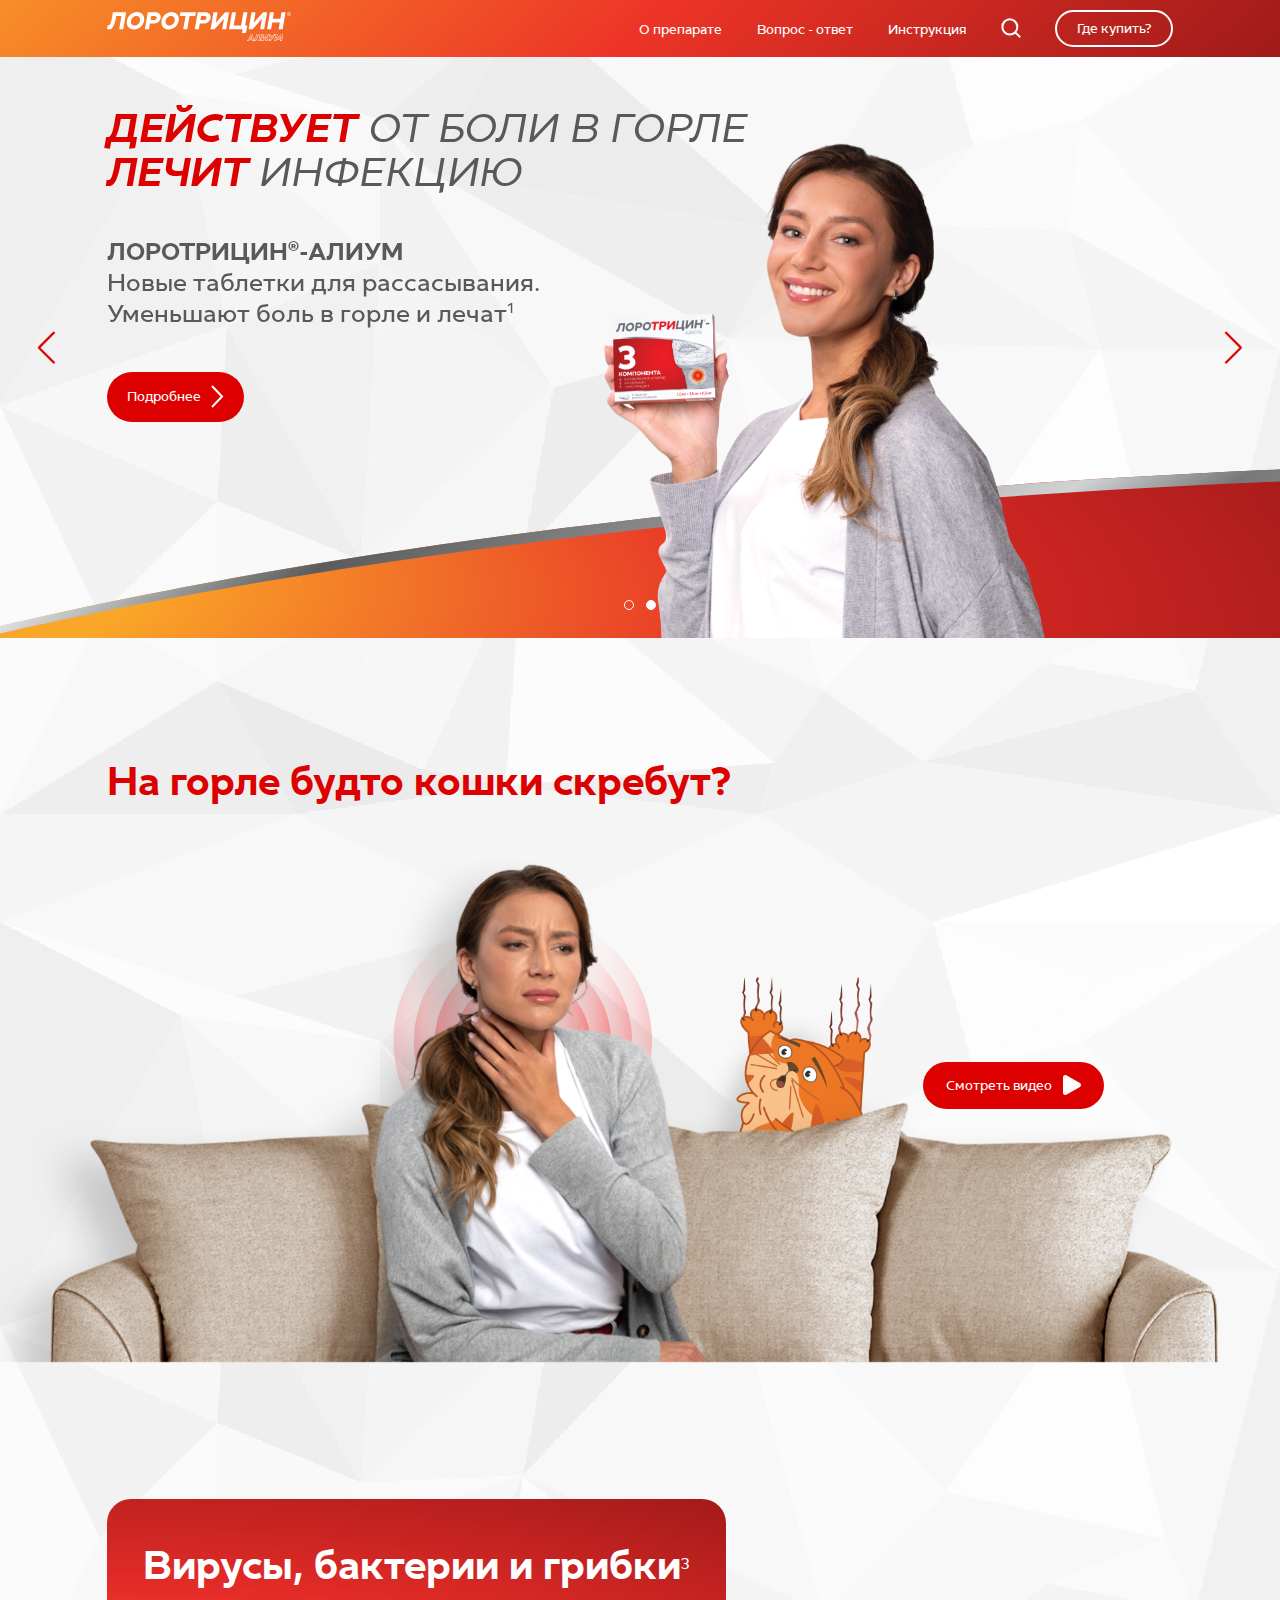
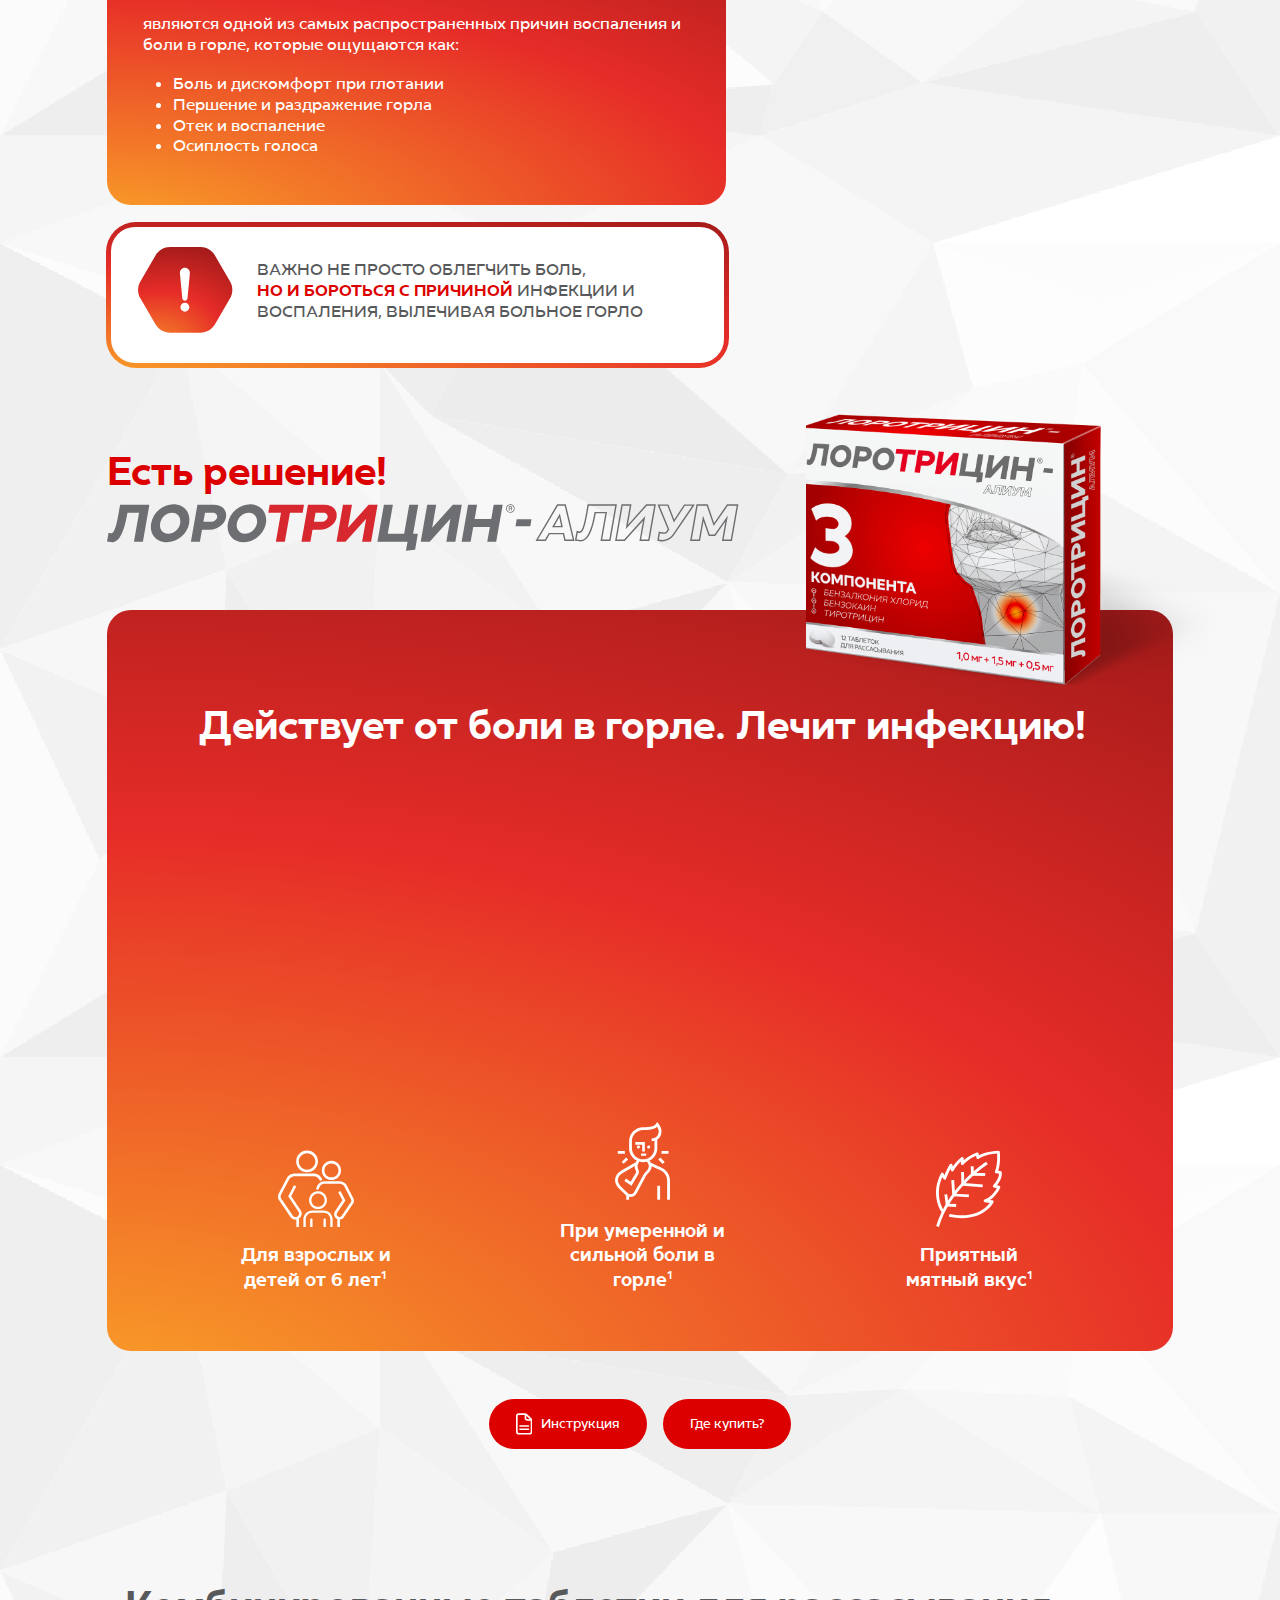
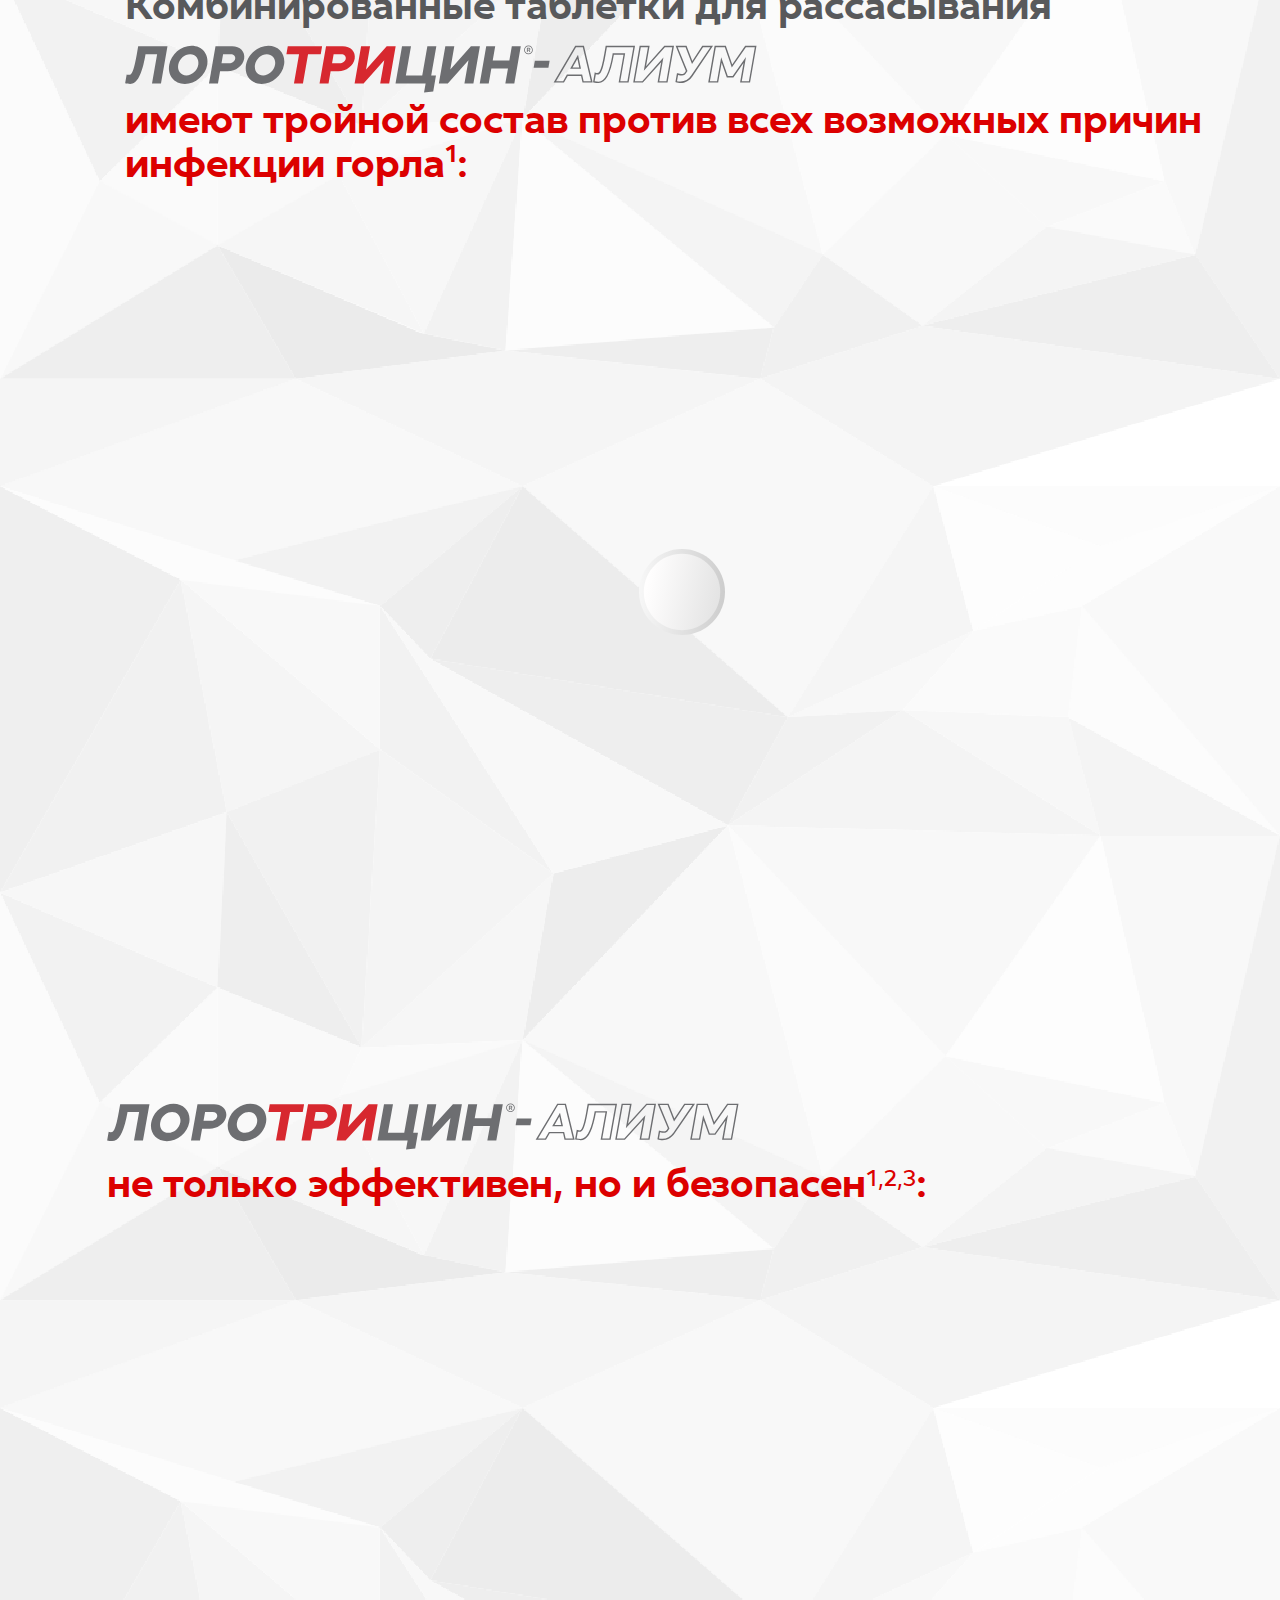
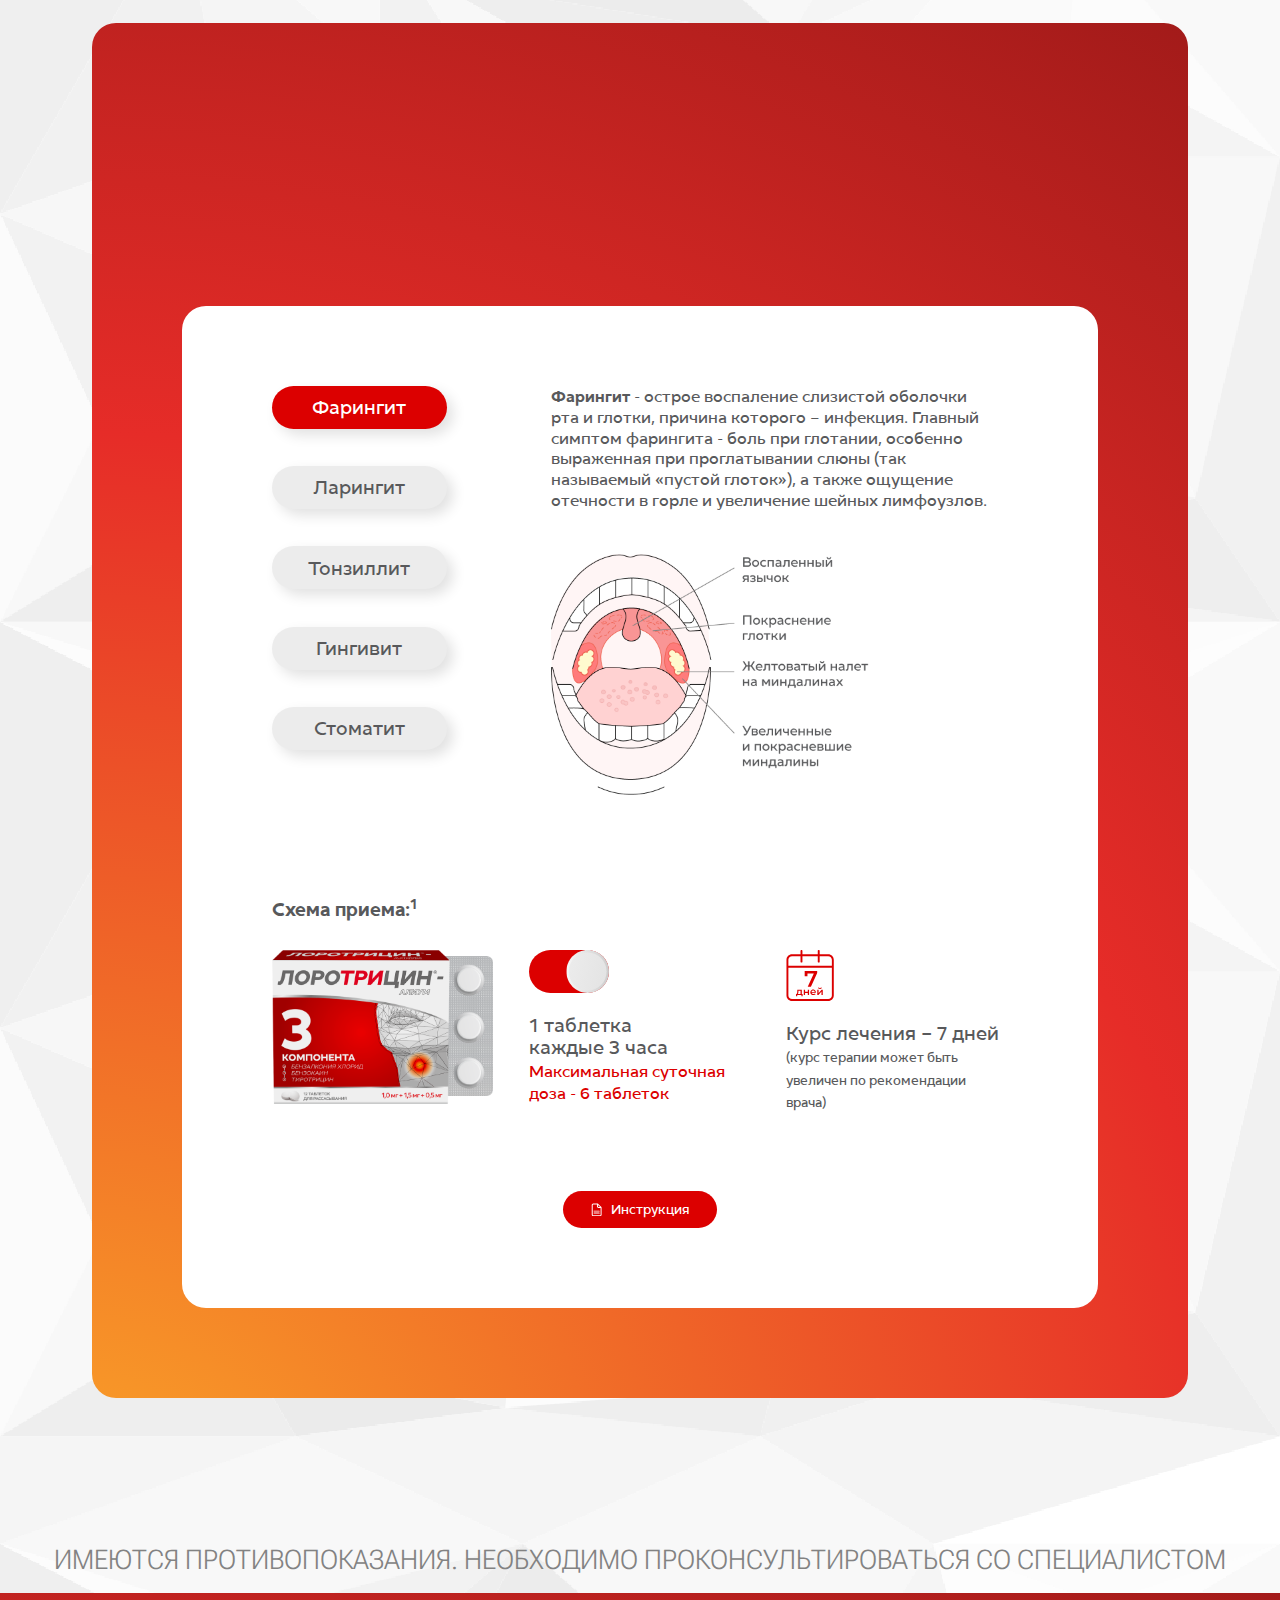
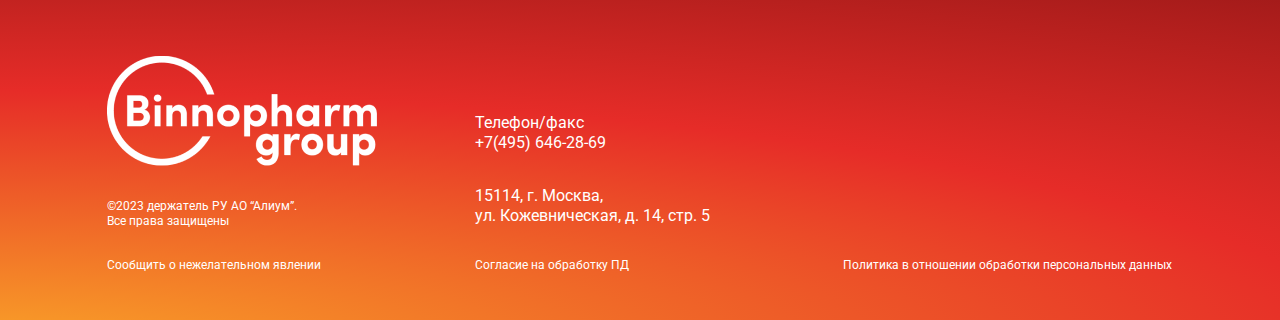
==== commit 6ea0425f: "Vnes pravki" ====
--- a/index.html
+++ b/index.html
@@ -1,25 +1,1000 @@
-<!DOCTYPE html><html lang="ru" class="page"><head><meta charset="UTF-8"><meta name="viewport" content="width=device-width,initial-scale=1"><link rel="shortcut icon" href="favicon.ico" type="image/x-icon"><meta http-equiv="X-UA-Compatible" content="ie=edge"><meta name="theme-color" content="#111111"><title>Lorotricin</title><link rel="preload" href="fonts/GolcaMedium.woff2" as="font" type="font/woff2" crossorigin><link rel="preload" href="fonts/GolcaMedium.woff2" as="font" type="font/woff2" crossorigin><link rel="preload" href="fonts/GolcaMediumItalic.woff2" as="font" type="font/woff2" crossorigin><link rel="preload" href="fonts/GolcaExtraBold.woff2" as="font" type="font/woff2" crossorigin><link rel="preload" href="fonts/GolcaLight.woff2" as="font" type="font/woff2" crossorigin><link rel="preload" href="fonts/GolcaRegular.woff2" as="font" type="font/woff2" crossorigin><link rel="preconnect" href="https://fonts.googleapis.com"><link rel="preconnect" href="https://fonts.gstatic.com" crossorigin><link href="https://fonts.googleapis.com/css2?family=Roboto:ital,wght@0,100;0,300;0,400;0,500;0,700;0,900;1,100;1,300;1,400;1,500;1,700;1,900&display=swap" rel="stylesheet"><link rel="preconnect" href="https://fonts.googleapis.com"><link rel="preconnect" href="https://fonts.gstatic.com" crossorigin><link href="https://fonts.googleapis.com/css2?family=Roboto+Flex:opsz,wght@8..144,100..1000&family=Roboto:ital,wght@0,100;0,300;0,400;0,500;0,700;0,900;1,100;1,300;1,400;1,500;1,700;1,900&display=swap" rel="stylesheet"><link rel="preconnect" href="https://fonts.googleapis.com"><link rel="preconnect" href="https://fonts.gstatic.com" crossorigin><link href="https://fonts.googleapis.com/css2?family=Inter:wght@100..900&family=Roboto+Flex:opsz,wght@8..144,100..1000&family=Roboto:ital,wght@0,100;0,300;0,400;0,500;0,700;0,900;1,100;1,300;1,400;1,500;1,700;1,900&display=swap" rel="stylesheet"><link rel="stylesheet" href="css/vendor.css"><link rel="stylesheet" href="css/main.css"><script defer="defer" src="js/main.js"></script></head><body class="page__body"><div class="site-container"><header class="header"><div class="container"><div class="header__navigation"><a class="header__logo-link" href="./index.html"><img src="./img/headerlogo.svg" alt="" class="logo"></a><nav class="menu hide-on-search" data-menu><ul class="menu__list list-reset"><li class="menu__item"><a href="./index.html#discomfort" class="menu__link" data-menu-item>О препарате</a></li><li class="menu__item"><a href="./faq.html" class="menu__link" data-menu-item>Вопрос - ответ</a></li><li class="menu__item"><a href="./img/manual.pdf" target="_blank" class="menu__link" data-menu-item>Инструкция</a></li><li class="menu__item menu__item--mobile"><a class="menu__link" href="./apteki.html" data-menu-item>Где купить?</a></li></ul></nav><div class="header__search-shop"><div class="header__search-icon hide-on-search" id="search-icon"><img src="./img/search.svg" alt=""></div><div class="hidden header__search" id="search-bar"><input type="text" id="search-input" placeholder=""> <button id="search-btn"><img src="./img/searchinp.svg" alt=""></button> <button id="close-search"><img src="./img/close.svg" alt=""></button></div><a class="header__purchare-link hide-on-search" href="./apteki.html" data-menu-item>Где купить?</a></div><button class="burger" aria-label="Открыть меню" aria-expanded="false" data-burger><span class="burger__line"></span></button></div></div></header><main class="main"><section class="hero"><div class="container"><div class="swiper hero__swiper"><!-- Additional required wrapper --><div class="swiper-wrapper"><!-- Slides --><div class="swiper-slide"><div class="hero__slide"><h2 class="hero__title" data-aos="fade-up" data-aos-duration="2000"><span class="red">Действует</span> от боли в горле <span class="red">Лечит</span> инфекцию</h2><div class="hero__info" data-aos="fade-up" data-aos-duration="1000" data-aos-delay="1000"><span class="hero__name">Лоротрицин<sup><small>®</small></sup>-Алиум</span> <span class="hero__subname">Новые таблетки для рассасывания.<br><br class="hero__slide--revmobile">Уменьшают боль&nbsp;<br class="hero__slide--revmobile">в горле и лечат<sup><small>1</small></sup></span></div><div class="hero__img" data-aos="fade-up" data-aos-duration="2000"><img src="./img/woman.png" alt=""></div><a class="hero__more" href="./index.html#discomfort">Подробнее <svg width="13" height="23" viewBox="0 0 13 23" fill="none" xmlns="http://www.w3.org/2000/svg"><path d="M1 1L11 11.5L1 22" stroke="white" stroke-width="2"/></svg></a></div></div><div class="swiper-slide"><div class="hero__slide"><h2 class="hero__title"><span class="red">Действует</span> от боли в горле <span class="red">Лечит</span> инфекцию</h2><div class="hero__slide-content"><ul class="hero__list list-reset"><li class="hero__item"><div class="hero__item-img"><img src="./img/advi1.svg" alt=""></div><p class="hero__item-desk">Способствует облегчению боли через 5 минут<sup><small>2</small></sup></p></li><li class="hero__item"><div class="hero__item-img"><img src="./img/advi2.svg" alt=""></div><p class="hero__item-desk">Помогает вылечить горло в течение 3-х дней<sup><small>2</small></sup></p></li><li class="hero__item"><div class="hero__item-img"><img src="./img/advi3.svg" alt=""></div><p class="hero__item-desk">Действует на&nbsp;причину инфекции<sup><small>3</small></sup></p><div class="hero__slide-two-img"><img src="./img/lorotricin2sl.png" alt=""></div></li></ul></div></div></div></div></div></div><div class="swiper-pagination"></div><div class="swiper-button-prev"></div><div class="swiper-button-next"></div></section><section class="discomfort" id="discomfort"><div class="container"><h2 class="discomfort__title">На горле будто кошки скребут?</h2><ul class="discomfort__list list-reset"><li class="discomfort__item" data-aos="fade-right"><div class="discomfort__item-img"><img src="./img/puls.svg" alt=""></div><span class="discomfort__item-text">БОЛЬ ПРИ ГЛОТАНИИ?</span></li><li class="discomfort__item" data-aos="fade-right" data-aos-delay="250"><div class="discomfort__item-img"><img src="./img/puls.svg" alt=""></div><span class="discomfort__item-text">ПЕРШЕНИЕ?</span></li><li class="discomfort__item" data-aos="fade-right" data-aos-delay="500"><div class="discomfort__item-img"><img src="./img/puls.svg" alt=""></div><span class="discomfort__item-text">ВОСПАЛЕННОЕ ГОРЛО?</span></li></ul><button class="discomfort__video btn-reset" id="openPopup">Смотреть видео <svg width="18" height="20" viewBox="0 0 18 20" fill="none" xmlns="http://www.w3.org/2000/svg"><path d="M16.8863 8.08079C18.3712 8.93377 18.3712 11.0662 16.8863 11.9192L3.34114 19.6998C1.85619 20.5528 -7.49507e-08 19.4865 0 17.7806L6.83672e-07 2.21942C7.58623e-07 0.513454 1.85619 -0.552773 3.34114 0.300209L16.8863 8.08079Z" fill="white"/></svg></button></div><div class="discomfort__img" data-aos="new-animation" data-aos-offset="400"><img src="./img/woman2.png" alt=""></div><div class="discomfort__img-mobile" data-aos="new-animation" data-aos-offset="200"></div></section><section class="diversity"><div class="container"><div class="diversity__content"><div class="diversity__info"><div class="diversity__info-text"><h2 class="diversity__info-title">Вирусы, бактерии и грибки<span class="diversity__sub"><sup><small>3</small></sup></span></h2><p class="diversity__info-subtitle">являются одной из самых распространенных причин воспаления и боли в горле, которые ощущаются как:</p><br><ul class="diversity__list"><li class="diversity__item">Боль и дискомфорт при глотании</li><li class="diversity__item">Першение и раздражение горла</li><li class="diversity__item">Отек и воспаление</li><li class="diversity__item">Осиплость голоса</li></ul></div><div class="diversity__info-important"><img src="./img/!.svg" alt=""><p class="diversity__info-important-text">Важно не просто облегчить боль, <span class="red">но&nbsp;и&nbsp;бороться с&nbsp;причиной</span> инфекции и воспаления, вылечивая больное горло</p></div></div><div class="diversity__imgs" data-aos="fade-left" data-aos-easing="linear" data-aos-duration="1000"><img class="diversity__imgs-virus" src="./img/virus.svg" alt=""> <img class="diversity__imgs-fungi" src="./img/fungi.svg" alt=""> <img class="diversity__imgs-bacteria" src="./img/bacteria.svg" alt=""> <img class="diversity__imgs-mobile" src="./img/imgsmobile.svg" alt=""></div></div></div></section><section class="advantage"><div class="container"><h2 class="advantage__title">Есть решение!</h2><div class="advantage__logo-img"><img src="./img/advlogo.svg" alt=""></div><div class="advantage__info"><div class="advantage__info-img"><img src="./img/lorotricin.png" alt=""></div><h3 class="advantage__info-title">Действует от боли в горле. Лечит инфекцию!</h3><ul class="advantage__list list-reset"><li class="advantage__item"><div class="advantage__item-upperinfo" class="advantage__item" data-aos="fade-up" data-aos-easing="linear" data-aos-duration="1000"><img src="./img/advi1.svg" alt=""><p class="advantage__item-desk">Способствует облегчению боли через 5 минут<sup><small>2</small></sup></p></div><div class="advantage__item-subinfo"><img src="./img/advi1s.svg" alt=""><p class="advantage__item-subinfo-desk">Для взрослых и детей&nbsp;от 6 лет<sup><small>1</small></sup></p></div></li><li class="advantage__item"><div class="advantage__item-upperinfo" data-aos="fade-up" data-aos-easing="linear" data-aos-duration="1000" data-aos-delay="250"><img src="./img/advi2.svg" alt=""><p class="advantage__item-desk">Помогает вылечить горло в&nbsp;течение&nbsp;3-х дней<sup><small>2</small></sup></p></div><div class="advantage__item-subinfo"><div class="advantage__item-subinfo-img"><img src="./img/advi2s.svg" alt=""></div><p class="advantage__item-subinfo-desk">При умеренной и сильной боли в горле<sup><small>1</small></sup></p></div></li><li class="advantage__item"><div class="advantage__item-upperinfo" class="advantage__item-upperinfo" data-aos="fade-up" data-aos-easing="linear" data-aos-duration="800" data-aos-delay="500"><img src="./img/advi3.svg" alt=""><p class="advantage__item-desk">Действует на&nbsp;причину инфекции<sup><small>3</small></sup></p></div><div class="advantage__item-subinfo"><img src="./img/advi3s.svg" alt=""><p class="advantage__item-subinfo-desk">Приятный мятный&nbsp;вкус<sup><small>1</small></sup></p></div></li></ul><ul class="advantage__list--mobile list-reset"><li class="advantage__item--mobile"><div class="advantage__item-subinfo--mobile"><img src="./img/advi1s.svg" alt=""><p class="advantage__item-subinfo-desk--mobile">Для взрослых и детей от 6 лет<sup><small>1</small></sup></p></div></li><li class="advantage__item--mobile list-reset"><div class="advantage__item-subinfo--mobile"><img src="./img/advi2s.svg" alt=""><p class="advantage__item-subinfo-desk--mobile">При умеренной и сильной боли в горле<sup><small>1</small></sup></p></div></li><li class="advantage__item--mobile list-reset"><div class="advantage__item-subinfo--mobile"><img src="./img/advi3s.svg" alt=""><p class="advantage__item-subinfo-desk--mobile">Приятный мятный вкус<sup><small>1</small></sup></p></div></li></ul></div><div class="advantage__sub"><a class="advantage__manual" href="./img/manual.pdf" target="_blank"><svg width="20" height="27" viewBox="0 0 20 27" fill="none" xmlns="http://www.w3.org/2000/svg"><path d="M20 9.49612C20.0025 8.6719 19.7132 7.98946 19.1371 7.42395C17.2183 5.54249 15.2884 3.67182 13.3534 1.80612C12.7824 1.25553 12.0872 0.983548 11.2712 0.986036C8.63502 0.994328 5.998 1.04657 3.36439 0.970281C1.34429 0.913066 -0.0350604 2.46782 0.000678521 4.24065C0.0653489 7.46873 0.0193989 10.6993 0.0193989 13.929C0.0193989 17.2491 0.0142933 20.5693 0.0219517 23.8894C0.0253554 25.4433 1.09412 26.6888 2.67173 26.901C3.37375 26.9956 12.7322 26.9624 16.6924 26.9657C18.6904 26.9674 19.9906 25.697 19.9923 23.7517C19.9949 18.9996 19.9847 14.2474 20 9.49612ZM12.5995 3.94214C14.0358 5.34846 15.4441 6.72659 16.8992 8.15116C16.2491 8.15116 14.0903 8.15779 13.6606 8.14287C13.1134 8.12462 12.6369 7.78797 12.6148 7.27552C12.5663 6.16937 12.5995 5.0599 12.5995 3.94214ZM17.9756 10.7126C17.9756 15.0269 17.9765 19.3412 17.9748 23.6564C17.9748 24.6357 17.6199 24.9881 16.6201 24.9881C12.1953 24.9906 7.76963 24.9906 3.34482 24.9881C2.4139 24.9872 2.03269 24.6207 2.03269 23.7202C2.03014 17.2044 2.03014 10.6885 2.03269 4.17182C2.03269 3.34677 2.39944 2.97695 3.22824 2.97529C5.64657 2.97031 8.06575 2.97363 10.5692 2.97363C10.5692 4.22738 10.6168 5.41397 10.559 6.59641C10.4483 8.85598 12.0209 10.2457 14.1516 10.1255C15.399 10.055 16.6541 10.113 17.9748 10.113C17.9756 10.3411 17.9756 10.5268 17.9756 10.7126Z" fill="white"/><path d="M4.8935 15.5062C4.6195 15.5078 4.2987 15.648 4.08427 15.8221C3.76007 16.0874 3.69795 16.4747 3.86899 16.871C4.05279 17.2964 4.40252 17.454 4.85521 17.4531C6.57408 17.4515 8.29295 17.4523 10.011 17.4523C10.011 17.4515 10.011 17.4506 10.011 17.4498C11.6932 17.4498 13.3755 17.4515 15.0578 17.449C15.7947 17.4482 16.21 17.1098 16.227 16.5045C16.2431 15.9324 15.7896 15.497 15.1046 15.4946C11.7009 15.4863 8.2972 15.4846 4.8935 15.5062Z" fill="white"/><path d="M15.5335 19.5402C15.3488 19.4872 15.1455 19.4797 14.9506 19.4797C13.3032 19.4756 11.6558 19.4772 10.0084 19.4772C8.30827 19.4772 6.60812 19.4706 4.90797 19.4805C4.05194 19.4855 3.54734 20.1878 3.88686 20.8893C4.1081 21.3462 4.52845 21.4449 5.00667 21.4441C7.79856 21.4391 10.5904 21.4424 13.3823 21.4416C14.0095 21.4416 14.6375 21.459 15.2637 21.4325C15.8075 21.4092 16.1759 21.0411 16.2219 20.5444C16.2627 20.0908 15.9887 19.6704 15.5335 19.5402Z" fill="white"/></svg> Инструкция</a> <a class="advantage__link" href="./apteki.html" data-menu-item>Где купить?</a></div></div></section><section class="internal"><div class="container"><div class="internal__upper"><h2 class="internal__title">Комбинированные таблетки для рассасывания</h2><div class="internal__logo-img"><img src="./img/internlogo.svg" alt=""></div><p class="internal__subtitle">имеют тройной состав против всех возможных причин инфекции горла<sup><small>1</small></sup>:</p></div><div class="internal__content"><div class="internal__circle"><img src="./img/pill.svg" alt=""></div><div class="internal__chloride" data-aos="fade-down" data-aos-duration="1000"><div class="internal__vectorup"><img src="./img/internvector.svg" alt=""></div><div class="internal__chloride-img"><img src="./img/chloride.svg" alt=""></div><a class="internal__chloride-link" href="#">1. Бензаколония хлорид</a><p class="internal__chloride-desk">Антисептик устраняет причины появления боли в горле: вирусы, грибки и бактериии</p></div><div class="internal__benzocaine" data-aos="fade-right" data-aos-duration="1000"><div class="internal__vectorsub"><img src="./img/internvector.svg" alt=""></div><div class="internal__benzocaine-img"><img src="./img/benzocaine.svg" alt=""></div><a class="internal__benzocaine-link" href="#">2. Бензокаин</a><p class="internal__benzocaine-desk">Анестетик, который снимает боль и делает глотание комфортным</p></div><div class="internal__tyrothricin" data-aos="fade-up" data-aos-duration="1000"><div class="internal__tyrothricin-img"><img src="./img/tyrothricin.svg" alt=""></div><a class="internal__tyrothricin-link" href="#">3. Тиротрицин</a><p class="internal__tyrothricin-desk">Природный антибиотик усиливает действие антисептика</p></div></div></div></section><section class="profit"><div class="container"><div class="profit__logo"><img src="./img/internlogo.svg" alt=""></div><h2 class="profit__text">не только эффективен, но и безопасен<sup><small>1,2,3</small></sup>:</h2><ul class="profit__list list-reset"><li class="profit__item" data-aos="fade-up" data-aos-duration="1400"><div class="profit__item-img"><img src="./img/head.svg" alt=""></div><div class="profit__item-desk">Действует местно</div></li><li class="profit__item" data-aos="fade-up" data-aos-duration="1400"><div class="profit__item-img"><img src="./img/lock.svg" alt=""></div><div class="profit__item-desk">Не вызывает привыкания</div></li><li class="profit__item" data-aos="fade-up" data-aos-duration="1400"><div class="profit__item-img"><img src="./img/belly.svg" alt=""></div><div class="profit__item-desk">Не оказывает влияния на ЖКТ</div></li><li class="profit__item" data-aos="fade-up" data-aos-duration="1400"><div class="profit__item-img"><img src="./img/meal.svg" alt=""></div><div class="profit__item-desk">Cохраняет вкусовую чувствительность</div></li></ul></div></section><section class="receipt" id="receipt"><div class="container"><h2 class="receipt__title" data-aos="fade-up">В каких случаях применять <span style="text-transform: uppercase">Лоротрицин<sup>®</sup>-Алиум</span>?</h2><p class="receipt__subtitle" data-aos="fade-up">Симптоматическое лечение инфекционно-воспалительных заболеваний полости рта и горла, сопровождающихся болевым синдромом:</p><div class="receipt__content"><div class="receipt__tabs"><div class="receipt__tab-btns"><button class="receipt__tablinks btn-reset" onclick="openTab(event, 'Tab1')" id="defaultOpen">Фарингит</button> <button class="receipt__tablinks btn-reset" onclick="openTab(event, 'Tab2')">Ларингит</button> <button class="receipt__tablinks btn-reset" onclick="openTab(event, 'Tab3')">Тонзиллит</button> <button class="receipt__tablinks btn-reset" onclick="openTab(event, 'Tab4')">Гингивит</button> <button class="receipt__tablinks btn-reset" onclick="openTab(event, 'Tab5')">Стоматит</button></div><div class="receipt__tabcontents"><div id="Tab1" class="receipt__tabcontent"><p class="receipt__tabcontent-desk"><span>Фарингит</span> - острое воспаление слизистой оболочки рта и глотки, причина которого – инфекция. Главный симптом фарингита - боль при глотании, особенно выраженная при проглатывании слюны (так называемый «пустой глоток»), а также ощущение отечности в горле и увеличение шейных лимфоузлов.</p><img src="./img/Group321.png" alt=""></div><div id="Tab2" class="receipt__tabcontent"><p class="receipt__tabcontent-desk"><span>Ларингит</span>– это воспаление слизистой оболочки гортани и голосовых связок, причина которой чаще всего - развивающаяся инфекция. В&nbsp;результате появляется ощущение сухости, першения, саднения в&nbsp;горле и осиплость голоса. Голос грубеет, развивается охриплость, иногда становится невозможно разговаривать. На 2–3й день заболевания может появиться сухой кашель.</p><img src="./img/Group323.png" alt=""></div><div id="Tab3" class="receipt__tabcontent"><p class="receipt__tabcontent-desk" id="targetText"><span>Тонзиллит</span> – это инфекционное заболевание, которое поражает слизистую оболочку миндалин. Часто его называют ангиной. Воспаленные миндалины покрываются гнойными точками или налетом, иногда в сочетании с воспалением слизистой на близлежащих участках. Возникает острое болезненное ощущение при глотании пищи и слюны, сопровождающееся повышением температуры, но чаще всего не выше 38 градусов.</p><img src="./img/Group324.png" alt=""></div><div id="Tab4" class="receipt__tabcontent"><p class="receipt__tabcontent-desk"><span>Гингивит</span>– это воспаление десен, которое чаще всего возникает в результате развития инфекции. Появляется покраснение и отечность десен, они легко кровоточат во время еды и при контакте с зубной щеткой. Десны могут отставать от поверхности зуба. Болевых ощущений обычно нет.</p><img src="./img/Group325.png" alt=""></div><div id="Tab5" class="receipt__tabcontent"><p class="receipt__tabcontent-desk"><span>Стоматит</span> - заболевание слизистой оболочки полости рта, которое может возникать на десне, языке, слизистой щек и губ и т.д. Обычно он проявляется болезненными ощущениями и белым или желтым налетом. Могут возникать одна или несколько болезненных язв, сопровождающихся повышением температуры до 37,5°С, увеличением шейных лимфоузлов, слабостью и головной болью.</p><img src="./img/Group326.png" alt=""></div></div></div><div class="receipt__method"><span class="receipt__method-title">Схема приема:<sup>1</sup></span><ul class="receipt__list list-reset"><li class="receipt__item"><div class="receipt__item-img"><img src="./img/pack.png" alt=""></div></li><li class="receipt__item"><div class="receipt__item-img-pill"><img src="./img/Group139.svg" alt=""></div><span class="receipt__item-suptext">1 таблетка<br>каждые 3 часа<br><span class="receipt__red">Максимальная суточная доза - 6&nbsp;таблеток</span></span></li><li class="receipt__item"><div class="receipt__item-img-sday"><img src="./img/7d.svg" alt=""></div><span class="receipt__item-suptext">Курс лечения – 7 дней<br><span class="receipt__black">(курс&nbsp;терапии может быть увеличен по рекомендации врача)</span></span></li></ul></div><div class="receipt__sub"><a class="receipt__manual" href="./img/manual.pdf" target="_blank"><svg width="20" height="27" viewBox="0 0 20 27" fill="none" xmlns="http://www.w3.org/2000/svg"><path d="M20 9.49612C20.0025 8.6719 19.7132 7.98946 19.1371 7.42395C17.2183 5.54249 15.2884 3.67182 13.3534 1.80612C12.7824 1.25553 12.0872 0.983548 11.2712 0.986036C8.63502 0.994328 5.998 1.04657 3.36439 0.970281C1.34429 0.913066 -0.0350604 2.46782 0.000678521 4.24065C0.0653489 7.46873 0.0193989 10.6993 0.0193989 13.929C0.0193989 17.2491 0.0142933 20.5693 0.0219517 23.8894C0.0253554 25.4433 1.09412 26.6888 2.67173 26.901C3.37375 26.9956 12.7322 26.9624 16.6924 26.9657C18.6904 26.9674 19.9906 25.697 19.9923 23.7517C19.9949 18.9996 19.9847 14.2474 20 9.49612ZM12.5995 3.94214C14.0358 5.34846 15.4441 6.72659 16.8992 8.15116C16.2491 8.15116 14.0903 8.15779 13.6606 8.14287C13.1134 8.12462 12.6369 7.78797 12.6148 7.27552C12.5663 6.16937 12.5995 5.0599 12.5995 3.94214ZM17.9756 10.7126C17.9756 15.0269 17.9765 19.3412 17.9748 23.6564C17.9748 24.6357 17.6199 24.9881 16.6201 24.9881C12.1953 24.9906 7.76963 24.9906 3.34482 24.9881C2.4139 24.9872 2.03269 24.6207 2.03269 23.7202C2.03014 17.2044 2.03014 10.6885 2.03269 4.17182C2.03269 3.34677 2.39944 2.97695 3.22824 2.97529C5.64657 2.97031 8.06575 2.97363 10.5692 2.97363C10.5692 4.22738 10.6168 5.41397 10.559 6.59641C10.4483 8.85598 12.0209 10.2457 14.1516 10.1255C15.399 10.055 16.6541 10.113 17.9748 10.113C17.9756 10.3411 17.9756 10.5268 17.9756 10.7126Z" fill="white"/><path d="M4.8935 15.5062C4.6195 15.5078 4.2987 15.648 4.08427 15.8221C3.76007 16.0874 3.69795 16.4747 3.86899 16.871C4.05279 17.2964 4.40252 17.454 4.85521 17.4531C6.57408 17.4515 8.29295 17.4523 10.011 17.4523C10.011 17.4515 10.011 17.4506 10.011 17.4498C11.6932 17.4498 13.3755 17.4515 15.0578 17.449C15.7947 17.4482 16.21 17.1098 16.227 16.5045C16.2431 15.9324 15.7896 15.497 15.1046 15.4946C11.7009 15.4863 8.2972 15.4846 4.8935 15.5062Z" fill="white"/><path d="M15.5335 19.5402C15.3488 19.4872 15.1455 19.4797 14.9506 19.4797C13.3032 19.4756 11.6558 19.4772 10.0084 19.4772C8.30827 19.4772 6.60812 19.4706 4.90797 19.4805C4.05194 19.4855 3.54734 20.1878 3.88686 20.8893C4.1081 21.3462 4.52845 21.4449 5.00667 21.4441C7.79856 21.4391 10.5904 21.4424 13.3823 21.4416C14.0095 21.4416 14.6375 21.459 15.2637 21.4325C15.8075 21.4092 16.1759 21.0411 16.2219 20.5444C16.2627 20.0908 15.9887 19.6704 15.5335 19.5402Z" fill="white"/></svg> Инструкция</a></div><div class="receipt__item-img-mobile"><img src="./img/pack.png" alt=""></div></div></div></section><section class="articles" id="articles"><div class="container"><h2 class="articles__title">Полезно знать</h2><ul class="articles__list list-reset"><li class="articles__item"><div class="articles__item-img"><picture><source media="(max-width: 576px)" srcset="./img/1-576.png"><img src="./img/1.png" alt="Описание изображения"></picture></div><span class="articles__item-title">Статья 1</span></li><li class="articles__item"><div class="articles__item-img"><picture><source media="(max-width: 576px)" srcset="./img/2-576.png"><img src="./img/2.png" alt="Описание изображения"></picture></div><span class="articles__item-title">Статья 2</span></li><li class="articles__item"><div class="articles__item-img"><picture><source media="(max-width: 576px)" srcset="./img/3-576.png"><img src="./img/3.png" alt="Описание изображения"></picture></div><span class="articles__item-title">Статья 3</span></li></ul><div class="articles__sub"><a class="articles__more" href="#"><img src="./img/book.svg" alt="">Все статьи</a></div><ul class="articles__attachment list-reset"><li class="articles__attachment-item"><sup>1</sup>Инструкция по медицинскому применению лекарственного препарата Лоротрицин®-АЛИУМ, РУ ЛП-N(002535)-(РГ-RU) от 14.06.2023 г.</li><li class="articles__attachment-item"><sup>2</sup>Palm et al., Int J Clin Pract. 2018 Dec;72(12):e13272</li><li class="articles__attachment-item"><sup>3</sup>Овчинников А.Ю., Мирошниченко Н.А., Николаева Ю.О. Боль в горле. Современные подходы к лечению. Вестник оториноларингологии. 2020;85(4):35–39.  https://doi.org/10.17116/torino20208504135</li><li class="articles__attachment-item"><sup>4</sup>Крюков А.И., Товмасян А.С., Жуховицкий В.Г. Биопленки в этиологии и патогенезе хронического тонзиллита. Вестник оториноларингологии, 2008, 3:71-74.<br>N-M-LOR-2024_01-146</li></ul></div></section></main><script>function openTab(evt, tabName) {
-    var i, tabcontent, tablinks;
-    // Получаем все элементы с class="tabcontent" и скрываем их
-    tabcontent = document.getElementsByClassName("receipt__tabcontent");
-    for (i = 0; i < tabcontent.length; i++) {
-      tabcontent[i].style.display = "none";
-      tabcontent[i].className = tabcontent[i].className.replace(" show", "");
-    }
-    // Получаем все элементы с class="tablinks" и удаляем класс "active"
-    tablinks = document.getElementsByClassName("receipt__tablinks");
-    for (i = 0; i < tablinks.length; i++) {
-      tablinks[i].className = tablinks[i].className.replace(" active", "");
-    }
+<!DOCTYPE html>
+<html lang="ru" class="page">
+  <head>
+    <meta charset="UTF-8" />
+    <meta name="viewport" content="width=device-width,initial-scale=1" />
+    <link rel="shortcut icon" href="favicon.ico" type="image/x-icon" />
+    <meta http-equiv="X-UA-Compatible" content="ie=edge" />
+    <meta name="theme-color" content="#111111" />
+    <title>Lorotricin</title>
+    <link
+      rel="preload"
+      href="fonts/GolcaMedium.woff2"
+      as="font"
+      type="font/woff2"
+      crossorigin
+    />
+    <link
+      rel="preload"
+      href="fonts/GolcaMedium.woff2"
+      as="font"
+      type="font/woff2"
+      crossorigin
+    />
+    <link
+      rel="preload"
+      href="fonts/GolcaMediumItalic.woff2"
+      as="font"
+      type="font/woff2"
+      crossorigin
+    />
+    <link
+      rel="preload"
+      href="fonts/GolcaExtraBold.woff2"
+      as="font"
+      type="font/woff2"
+      crossorigin
+    />
+    <link
+      rel="preload"
+      href="fonts/GolcaLight.woff2"
+      as="font"
+      type="font/woff2"
+      crossorigin
+    />
+    <link
+      rel="preload"
+      href="fonts/GolcaRegular.woff2"
+      as="font"
+      type="font/woff2"
+      crossorigin
+    />
+    <link rel="preconnect" href="https://fonts.googleapis.com" />
+    <link rel="preconnect" href="https://fonts.gstatic.com" crossorigin />
+    <link
+      href="https://fonts.googleapis.com/css2?family=Roboto:ital,wght@0,100;0,300;0,400;0,500;0,700;0,900;1,100;1,300;1,400;1,500;1,700;1,900&display=swap"
+      rel="stylesheet"
+    />
+    <link rel="preconnect" href="https://fonts.googleapis.com" />
+    <link rel="preconnect" href="https://fonts.gstatic.com" crossorigin />
+    <link
+      href="https://fonts.googleapis.com/css2?family=Roboto+Flex:opsz,wght@8..144,100..1000&family=Roboto:ital,wght@0,100;0,300;0,400;0,500;0,700;0,900;1,100;1,300;1,400;1,500;1,700;1,900&display=swap"
+      rel="stylesheet"
+    />
+    <link rel="preconnect" href="https://fonts.googleapis.com" />
+    <link rel="preconnect" href="https://fonts.gstatic.com" crossorigin />
+    <link
+      href="https://fonts.googleapis.com/css2?family=Inter:wght@100..900&family=Roboto+Flex:opsz,wght@8..144,100..1000&family=Roboto:ital,wght@0,100;0,300;0,400;0,500;0,700;0,900;1,100;1,300;1,400;1,500;1,700;1,900&display=swap"
+      rel="stylesheet"
+    />
+    <link rel="stylesheet" href="css/vendor.css" />
+    <link rel="stylesheet" href="css/main.css" />
+    <script defer="defer" src="js/main.js"></script>
+  </head>
+  <body class="page__body">
+    <div class="site-container">
+      <header class="header">
+        <div class="container">
+          <div class="header__navigation">
+            <a class="header__logo-link" href="./index.html"
+              ><img src="./img/headerlogo.svg" alt="" class="logo"
+            /></a>
+            <nav class="menu hide-on-search" data-menu>
+              <ul class="menu__list list-reset">
+                <li class="menu__item">
+                  <a
+                    href="./index.html#discomfort"
+                    class="menu__link"
+                    data-menu-item
+                    >О препарате</a
+                  >
+                </li>
+                <li class="menu__item">
+                  <a href="./faq.html" class="menu__link" data-menu-item
+                    >Вопрос - ответ</a
+                  >
+                </li>
+                <li class="menu__item">
+                  <a
+                    href="./img/manual.pdf"
+                    target="_blank"
+                    class="menu__link"
+                    data-menu-item
+                    >Инструкция</a
+                  >
+                </li>
+                <li class="menu__item menu__item--mobile">
+                  <a class="menu__link" href="./apteki.html" data-menu-item
+                    >Где купить?</a
+                  >
+                </li>
+              </ul>
+            </nav>
+            <div class="header__search-shop">
+              <div class="header__search-icon hide-on-search" id="search-icon">
+                <img src="./img/search.svg" alt="" />
+              </div>
+              <div class="hidden header__search" id="search-bar">
+                <input type="text" id="search-input" placeholder="" />
+                <button id="search-btn">
+                  <img src="./img/searchinp.svg" alt="" />
+                </button>
+                <button id="close-search">
+                  <img src="./img/close.svg" alt="" />
+                </button>
+              </div>
+              <a
+                class="header__purchare-link hide-on-search"
+                href="./apteki.html"
+                data-menu-item
+                >Где купить?</a
+              >
+            </div>
+            <button
+              class="burger"
+              aria-label="Открыть меню"
+              aria-expanded="false"
+              data-burger
+            >
+              <span class="burger__line"></span>
+            </button>
+          </div>
+        </div>
+      </header>
+      <main class="main">
+        <section class="hero">
+          <div class="container">
+            <div class="swiper hero__swiper">
+              <!-- Additional required wrapper -->
+              <div class="swiper-wrapper">
+                <!-- Slides -->
+                <div class="swiper-slide">
+                  <div class="hero__slide">
+                    <h2
+                      class="hero__title"
+                      data-aos="fade-up"
+                      data-aos-duration="2000"
+                    >
+                      <span class="red">Действует</span> от боли в горле
+                      <span class="red">Лечит</span> инфекцию
+                    </h2>
+                    <div
+                      class="hero__info"
+                      data-aos="fade-up"
+                      data-aos-duration="1000"
+                      data-aos-delay="1000"
+                    >
+                      <span class="hero__name"
+                        >Лоротрицин<sup><small>®</small></sup
+                        >-Алиум</span
+                      >
+                      <span class="hero__subname"
+                        >Новые таблетки для рассасывания.<br /><br
+                          class="hero__slide--revmobile"
+                        />Уменьшают боль&nbsp;<br
+                          class="hero__slide--revmobile"
+                        />в горле и лечат<sup><small>1</small></sup></span
+                      >
+                    </div>
+                    <div
+                      class="hero__img"
+                      data-aos="fade-up"
+                      data-aos-duration="2000"
+                    >
+                      <img src="./img/woman.png" alt="" />
+                    </div>
+                    <a class="hero__more" href="./index.html#discomfort"
+                      >Подробнее
+                      <svg
+                        width="13"
+                        height="23"
+                        viewBox="0 0 13 23"
+                        fill="none"
+                        xmlns="http://www.w3.org/2000/svg"
+                      >
+                        <path
+                          d="M1 1L11 11.5L1 22"
+                          stroke="white"
+                          stroke-width="2"
+                        /></svg
+                    ></a>
+                  </div>
+                </div>
+                <div class="swiper-slide">
+                  <div class="hero__slide">
+                    <h2 class="hero__title">
+                      <span class="red">Действует</span> от боли в горле
+                      <span class="red">Лечит</span> инфекцию
+                    </h2>
+                    <div class="hero__slide-content">
+                      <ul class="hero__list list-reset">
+                        <li class="hero__item">
+                          <div class="hero__item-img">
+                            <img src="./img/advi1.svg" alt="" />
+                          </div>
+                          <p class="hero__item-desk">
+                            Способствует облегчению боли через 5 минут<sup
+                              ><small>2</small></sup
+                            >
+                          </p>
+                        </li>
+                        <li class="hero__item">
+                          <div class="hero__item-img">
+                            <img src="./img/advi2.svg" alt="" />
+                          </div>
+                          <p class="hero__item-desk">
+                            Помогает вылечить горло в течение 3-х дней<sup
+                              ><small>2</small></sup
+                            >
+                          </p>
+                        </li>
+                        <li class="hero__item">
+                          <div class="hero__item-img">
+                            <img src="./img/advi3.svg" alt="" />
+                          </div>
+                          <p class="hero__item-desk">
+                            Действует на&nbsp;причину инфекции<sup
+                              ><small>3</small></sup
+                            >
+                          </p>
+                          <div class="hero__slide-two-img">
+                            <img src="./img/lorotricin2sl.png" alt="" />
+                          </div>
+                        </li>
+                      </ul>
+                    </div>
+                  </div>
+                </div>
+              </div>
+            </div>
+          </div>
+          <div class="swiper-pagination"></div>
+          <div class="swiper-button-prev"></div>
+          <div class="swiper-button-next"></div>
+        </section>
+        <section class="discomfort" id="discomfort">
+          <div class="container">
+            <h2 class="discomfort__title">На горле будто кошки скребут?</h2>
+            <ul class="discomfort__list list-reset">
+              <li
+                class="discomfort__item"
+                data-aos="fade-right"
+                data-aos-duration="3000"
+              >
+                <div class="discomfort__item-img">
+                  <img src="./img/puls.svg" alt="" />
+                </div>
+                <span class="discomfort__item-text">БОЛЬ ПРИ ГЛОТАНИИ?</span>
+              </li>
+              <li
+                class="discomfort__item"
+                data-aos="fade-right"
+                data-aos-delay="500"
+                data-aos-duration="3000"
+              >
+                <div class="discomfort__item-img">
+                  <img src="./img/puls.svg" alt="" />
+                </div>
+                <span class="discomfort__item-text">ПЕРШЕНИЕ?</span>
+              </li>
+              <li
+                class="discomfort__item"
+                data-aos="fade-right"
+                data-aos-delay="750"
+                data-aos-duration="3000"
+              >
+                <div class="discomfort__item-img">
+                  <img src="./img/puls.svg" alt="" />
+                </div>
+                <span class="discomfort__item-text">ВОСПАЛЕННОЕ ГОРЛО?</span>
+              </li>
+            </ul>
+            <button class="discomfort__video btn-reset" id="openPopup">
+              Смотреть видео
+              <svg
+                width="18"
+                height="20"
+                viewBox="0 0 18 20"
+                fill="none"
+                xmlns="http://www.w3.org/2000/svg"
+              >
+                <path
+                  d="M16.8863 8.08079C18.3712 8.93377 18.3712 11.0662 16.8863 11.9192L3.34114 19.6998C1.85619 20.5528 -7.49507e-08 19.4865 0 17.7806L6.83672e-07 2.21942C7.58623e-07 0.513454 1.85619 -0.552773 3.34114 0.300209L16.8863 8.08079Z"
+                  fill="white"
+                />
+              </svg>
+            </button>
+          </div>
+          <div
+            class="discomfort__img"
+            data-aos="new-animation"
+            data-aos-offset="400"
+          >
+            <img src="./img/woman2.png" alt="" />
+          </div>
+          <div
+            class="discomfort__img-mobile"
+            data-aos="new-animation"
+            data-aos-offset="200"
+          ></div>
+        </section>
+        <section class="diversity">
+          <div class="container">
+            <div class="diversity__content">
+              <div class="diversity__info">
+                <div class="diversity__info-text">
+                  <h2 class="diversity__info-title">
+                    Вирусы, бактерии и грибки<span class="diversity__sub"
+                      ><sup><small>3</small></sup></span
+                    >
+                  </h2>
+                  <p class="diversity__info-subtitle">
+                    являются одной из самых распространенных причин воспаления и
+                    боли в горле, которые ощущаются как:
+                  </p>
+                  <br />
+                  <ul class="diversity__list">
+                    <li class="diversity__item">
+                      Боль и дискомфорт при глотании
+                    </li>
+                    <li class="diversity__item">
+                      Першение и раздражение горла
+                    </li>
+                    <li class="diversity__item">Отек и воспаление</li>
+                    <li class="diversity__item">Осиплость голоса</li>
+                  </ul>
+                </div>
+                <div class="diversity__info-important">
+                  <img src="./img/!.svg" alt="" />
+                  <p class="diversity__info-important-text">
+                    Важно не просто облегчить боль,
+                    <span class="red"
+                      >но&nbsp;и&nbsp;бороться с&nbsp;причиной</span
+                    >
+                    инфекции и воспаления, вылечивая больное горло
+                  </p>
+                </div>
+              </div>
+              <div
+                class="diversity__imgs"
+                data-aos="fade-left"
+                data-aos-easing="linear"
+                data-aos-duration="1000"
+              >
+                <img
+                  class="diversity__imgs-virus"
+                  src="./img/virus.svg"
+                  alt=""
+                />
+                <img
+                  class="diversity__imgs-fungi"
+                  src="./img/fungi.svg"
+                  alt=""
+                />
+                <img
+                  class="diversity__imgs-bacteria"
+                  src="./img/bacteria.svg"
+                  alt=""
+                />
+                <img
+                  class="diversity__imgs-mobile"
+                  src="./img/imgsmobile.svg"
+                  alt=""
+                />
+              </div>
+            </div>
+          </div>
+        </section>
+        <section class="advantage">
+          <div class="container">
+            <h2 class="advantage__title">Есть решение!</h2>
+            <div class="advantage__logo-img">
+              <img src="./img/advlogo.svg" alt="" />
+            </div>
+            <div class="advantage__info">
+              <div class="advantage__info-img">
+                <img src="./img/lorotricin.png" alt="" />
+              </div>
+              <h3 class="advantage__info-title">
+                Действует от боли в горле. Лечит инфекцию!
+              </h3>
+              <ul class="advantage__list list-reset">
+                <li class="advantage__item">
+                  <div
+                    class="advantage__item-upperinfo"
+                    class="advantage__item"
+                    data-aos="fade-up"
+                    data-aos-easing="linear"
+                    data-aos-duration="1000"
+                  >
+                    <img src="./img/advi1.svg" alt="" />
+                    <p class="advantage__item-desk">
+                      Способствует облегчению боли через 5 минут<sup
+                        ><small>2</small></sup
+                      >
+                    </p>
+                  </div>
+                  <div class="advantage__item-subinfo">
+                    <img src="./img/advi1s.svg" alt="" />
+                    <p class="advantage__item-subinfo-desk">
+                      Для взрослых и детей&nbsp;от 6 лет<sup
+                        ><small>1</small></sup
+                      >
+                    </p>
+                  </div>
+                </li>
+                <li class="advantage__item">
+                  <div
+                    class="advantage__item-upperinfo"
+                    data-aos="fade-up"
+                    data-aos-easing="linear"
+                    data-aos-duration="1000"
+                    data-aos-delay="250"
+                  >
+                    <img src="./img/advi2.svg" alt="" />
+                    <p class="advantage__item-desk">
+                      Помогает вылечить горло в&nbsp;течение&nbsp;3-х дней<sup
+                        ><small>2</small></sup
+                      >
+                    </p>
+                  </div>
+                  <div class="advantage__item-subinfo">
+                    <div class="advantage__item-subinfo-img">
+                      <img src="./img/advi2s.svg" alt="" />
+                    </div>
+                    <p class="advantage__item-subinfo-desk">
+                      При умеренной и сильной боли в горле<sup
+                        ><small>1</small></sup
+                      >
+                    </p>
+                  </div>
+                </li>
+                <li class="advantage__item">
+                  <div
+                    class="advantage__item-upperinfo"
+                    class="advantage__item-upperinfo"
+                    data-aos="fade-up"
+                    data-aos-easing="linear"
+                    data-aos-duration="800"
+                    data-aos-delay="500"
+                  >
+                    <img src="./img/advi3.svg" alt="" />
+                    <p class="advantage__item-desk">
+                      Действует на&nbsp;причину инфекции<sup
+                        ><small>3</small></sup
+                      >
+                    </p>
+                  </div>
+                  <div class="advantage__item-subinfo">
+                    <img src="./img/advi3s.svg" alt="" />
+                    <p class="advantage__item-subinfo-desk">
+                      Приятный мятный&nbsp;вкус<sup><small>1</small></sup>
+                    </p>
+                  </div>
+                </li>
+              </ul>
+              <ul class="advantage__list--mobile list-reset">
+                <li class="advantage__item--mobile">
+                  <div class="advantage__item-subinfo--mobile">
+                    <img src="./img/advi1s.svg" alt="" />
+                    <p class="advantage__item-subinfo-desk--mobile">
+                      Для взрослых и детей от 6 лет<sup><small>1</small></sup>
+                    </p>
+                  </div>
+                </li>
+                <li class="advantage__item--mobile list-reset">
+                  <div class="advantage__item-subinfo--mobile">
+                    <img src="./img/advi2s.svg" alt="" />
+                    <p class="advantage__item-subinfo-desk--mobile">
+                      При умеренной и сильной боли в горле<sup
+                        ><small>1</small></sup
+                      >
+                    </p>
+                  </div>
+                </li>
+                <li class="advantage__item--mobile list-reset">
+                  <div class="advantage__item-subinfo--mobile">
+                    <img src="./img/advi3s.svg" alt="" />
+                    <p class="advantage__item-subinfo-desk--mobile">
+                      Приятный мятный вкус<sup><small>1</small></sup>
+                    </p>
+                  </div>
+                </li>
+              </ul>
+            </div>
+            <div class="advantage__sub">
+              <a
+                class="advantage__manual"
+                href="./img/manual.pdf"
+                target="_blank"
+                ><svg
+                  width="20"
+                  height="27"
+                  viewBox="0 0 20 27"
+                  fill="none"
+                  xmlns="http://www.w3.org/2000/svg"
+                >
+                  <path
+                    d="M20 9.49612C20.0025 8.6719 19.7132 7.98946 19.1371 7.42395C17.2183 5.54249 15.2884 3.67182 13.3534 1.80612C12.7824 1.25553 12.0872 0.983548 11.2712 0.986036C8.63502 0.994328 5.998 1.04657 3.36439 0.970281C1.34429 0.913066 -0.0350604 2.46782 0.000678521 4.24065C0.0653489 7.46873 0.0193989 10.6993 0.0193989 13.929C0.0193989 17.2491 0.0142933 20.5693 0.0219517 23.8894C0.0253554 25.4433 1.09412 26.6888 2.67173 26.901C3.37375 26.9956 12.7322 26.9624 16.6924 26.9657C18.6904 26.9674 19.9906 25.697 19.9923 23.7517C19.9949 18.9996 19.9847 14.2474 20 9.49612ZM12.5995 3.94214C14.0358 5.34846 15.4441 6.72659 16.8992 8.15116C16.2491 8.15116 14.0903 8.15779 13.6606 8.14287C13.1134 8.12462 12.6369 7.78797 12.6148 7.27552C12.5663 6.16937 12.5995 5.0599 12.5995 3.94214ZM17.9756 10.7126C17.9756 15.0269 17.9765 19.3412 17.9748 23.6564C17.9748 24.6357 17.6199 24.9881 16.6201 24.9881C12.1953 24.9906 7.76963 24.9906 3.34482 24.9881C2.4139 24.9872 2.03269 24.6207 2.03269 23.7202C2.03014 17.2044 2.03014 10.6885 2.03269 4.17182C2.03269 3.34677 2.39944 2.97695 3.22824 2.97529C5.64657 2.97031 8.06575 2.97363 10.5692 2.97363C10.5692 4.22738 10.6168 5.41397 10.559 6.59641C10.4483 8.85598 12.0209 10.2457 14.1516 10.1255C15.399 10.055 16.6541 10.113 17.9748 10.113C17.9756 10.3411 17.9756 10.5268 17.9756 10.7126Z"
+                    fill="white"
+                  />
+                  <path
+                    d="M4.8935 15.5062C4.6195 15.5078 4.2987 15.648 4.08427 15.8221C3.76007 16.0874 3.69795 16.4747 3.86899 16.871C4.05279 17.2964 4.40252 17.454 4.85521 17.4531C6.57408 17.4515 8.29295 17.4523 10.011 17.4523C10.011 17.4515 10.011 17.4506 10.011 17.4498C11.6932 17.4498 13.3755 17.4515 15.0578 17.449C15.7947 17.4482 16.21 17.1098 16.227 16.5045C16.2431 15.9324 15.7896 15.497 15.1046 15.4946C11.7009 15.4863 8.2972 15.4846 4.8935 15.5062Z"
+                    fill="white"
+                  />
+                  <path
+                    d="M15.5335 19.5402C15.3488 19.4872 15.1455 19.4797 14.9506 19.4797C13.3032 19.4756 11.6558 19.4772 10.0084 19.4772C8.30827 19.4772 6.60812 19.4706 4.90797 19.4805C4.05194 19.4855 3.54734 20.1878 3.88686 20.8893C4.1081 21.3462 4.52845 21.4449 5.00667 21.4441C7.79856 21.4391 10.5904 21.4424 13.3823 21.4416C14.0095 21.4416 14.6375 21.459 15.2637 21.4325C15.8075 21.4092 16.1759 21.0411 16.2219 20.5444C16.2627 20.0908 15.9887 19.6704 15.5335 19.5402Z"
+                    fill="white"
+                  />
+                </svg>
+                Инструкция</a
+              >
+              <a class="advantage__link" href="./apteki.html" data-menu-item
+                >Где купить?</a
+              >
+            </div>
+          </div>
+        </section>
+        <section class="internal">
+          <div class="container">
+            <div class="internal__upper">
+              <h2 class="internal__title">
+                Комбинированные таблетки для рассасывания
+              </h2>
+              <div class="internal__logo-img">
+                <img src="./img/internlogo.svg" alt="" />
+              </div>
+              <p class="internal__subtitle">
+                имеют тройной состав против всех возможных причин инфекции
+                горла<sup><small>1</small></sup
+                >:
+              </p>
+            </div>
+            <div class="internal__content">
+              <div class="internal__circle">
+                <img src="./img/pill.svg" alt="" />
+              </div>
+              <div
+                class="internal__chloride"
+                data-aos="fade-down"
+                data-aos-duration="1000"
+              >
+                <div class="internal__vectorup">
+                  <img src="./img/internvector.svg" alt="" />
+                </div>
+                <div class="internal__chloride-img">
+                  <img src="./img/chloride.svg" alt="" />
+                </div>
+                <a class="internal__chloride-link" href="#"
+                  >1. Бензаколония хлорид</a
+                >
+                <p class="internal__chloride-desk">
+                  Антисептик устраняет причины появления боли в горле: вирусы,
+                  грибки и бактериии
+                </p>
+              </div>
+              <div
+                class="internal__benzocaine"
+                data-aos="fade-right"
+                data-aos-duration="1000"
+              >
+                <div class="internal__vectorsub">
+                  <img src="./img/internvector.svg" alt="" />
+                </div>
+                <div class="internal__benzocaine-img">
+                  <img src="./img/benzocaine.svg" alt="" />
+                </div>
+                <a class="internal__benzocaine-link" href="#">2. Бензокаин</a>
+                <p class="internal__benzocaine-desk">
+                  Анестетик, который снимает боль и делает глотание комфортным
+                </p>
+              </div>
+              <div
+                class="internal__tyrothricin"
+                data-aos="fade-up"
+                data-aos-duration="1000"
+              >
+                <div class="internal__tyrothricin-img">
+                  <img src="./img/tyrothricin.svg" alt="" />
+                </div>
+                <a class="internal__tyrothricin-link" href="#">3. Тиротрицин</a>
+                <p class="internal__tyrothricin-desk">
+                  Природный антибиотик усиливает действие антисептика
+                </p>
+              </div>
+            </div>
+          </div>
+        </section>
+        <section class="profit">
+          <div class="container">
+            <div class="profit__logo">
+              <img src="./img/internlogo.svg" alt="" />
+            </div>
+            <h2 class="profit__text">
+              не только эффективен, но и безопасен<span class="profit__sup"
+                ><sup>1,2,3</sup></span
+              >:
+            </h2>
+            <ul class="profit__list list-reset">
+              <li
+                class="profit__item"
+                data-aos="fade-up"
+                data-aos-duration="1400"
+              >
+                <div class="profit__item-img">
+                  <img src="./img/head.svg" alt="" />
+                </div>
+                <div class="profit__item-desk">Действует местно</div>
+              </li>
+              <li
+                class="profit__item"
+                data-aos="fade-up"
+                data-aos-duration="1400"
+              >
+                <div class="profit__item-img">
+                  <img src="./img/lock.svg" alt="" />
+                </div>
+                <div class="profit__item-desk">Не вызывает привыкания</div>
+              </li>
+              <li
+                class="profit__item"
+                data-aos="fade-up"
+                data-aos-duration="1400"
+              >
+                <div class="profit__item-img">
+                  <img src="./img/belly.svg" alt="" />
+                </div>
+                <div class="profit__item-desk">Не оказывает влияния на ЖКТ</div>
+              </li>
+              <li
+                class="profit__item"
+                data-aos="fade-up"
+                data-aos-duration="1400"
+              >
+                <div class="profit__item-img">
+                  <img src="./img/meal.svg" alt="" />
+                </div>
+                <div class="profit__item-desk">
+                  Cохраняет вкусовую чувствительность
+                </div>
+              </li>
+            </ul>
+          </div>
+        </section>
+        <section class="receipt" id="receipt">
+          <div class="container">
+            <h2 class="receipt__title" data-aos="fade-up">
+              В каких случаях применять
+              <span style="text-transform: uppercase"
+                >Лоротрицин<sup>®</sup>-Алиум</span
+              >?
+            </h2>
+            <p class="receipt__subtitle" data-aos="fade-up">
+              Симптоматическое лечение инфекционно-воспалительных заболеваний
+              полости рта и горла, сопровождающихся болевым синдромом:
+            </p>
+            <div class="receipt__content">
+              <div class="receipt__tabs">
+                <div class="receipt__tab-btns">
+                  <button
+                    class="receipt__tablinks btn-reset"
+                    onclick="openTab(event, 'Tab1')"
+                    id="defaultOpen"
+                  >
+                    Фарингит
+                  </button>
+                  <button
+                    class="receipt__tablinks btn-reset"
+                    onclick="openTab(event, 'Tab2')"
+                  >
+                    Ларингит
+                  </button>
+                  <button
+                    class="receipt__tablinks btn-reset"
+                    onclick="openTab(event, 'Tab3')"
+                  >
+                    Тонзиллит
+                  </button>
+                  <button
+                    class="receipt__tablinks btn-reset"
+                    onclick="openTab(event, 'Tab4')"
+                  >
+                    Гингивит
+                  </button>
+                  <button
+                    class="receipt__tablinks btn-reset"
+                    onclick="openTab(event, 'Tab5')"
+                  >
+                    Стоматит
+                  </button>
+                </div>
+                <div class="receipt__tabcontents">
+                  <div id="Tab1" class="receipt__tabcontent">
+                    <p class="receipt__tabcontent-desk">
+                      <span>Фарингит</span> - острое воспаление слизистой
+                      оболочки рта и глотки, причина которого – инфекция.
+                      Главный симптом фарингита - боль при глотании, особенно
+                      выраженная при проглатывании слюны (так называемый «пустой
+                      глоток»), а также ощущение отечности в горле и увеличение
+                      шейных лимфоузлов.
+                    </p>
+                    <img src="./img/Group321.png" alt="" />
+                  </div>
+                  <div id="Tab2" class="receipt__tabcontent">
+                    <p class="receipt__tabcontent-desk">
+                      <span>Ларингит</span>– это воспаление слизистой оболочки
+                      гортани и голосовых связок, причина которой чаще всего -
+                      развивающаяся инфекция. В&nbsp;результате появляется
+                      ощущение сухости, першения, саднения в&nbsp;горле и
+                      осиплость голоса. Голос грубеет, развивается охриплость,
+                      иногда становится невозможно разговаривать. На 2–3й день
+                      заболевания может появиться сухой кашель.
+                    </p>
+                    <img src="./img/Group323.png" alt="" />
+                  </div>
+                  <div id="Tab3" class="receipt__tabcontent">
+                    <p class="receipt__tabcontent-desk" id="targetText">
+                      <span>Тонзиллит</span> – это инфекционное заболевание,
+                      которое поражает слизистую оболочку миндалин. Часто его
+                      называют ангиной. Воспаленные миндалины покрываются
+                      гнойными точками или налетом, иногда в сочетании с
+                      воспалением слизистой на близлежащих участках. Возникает
+                      острое болезненное ощущение при глотании пищи и слюны,
+                      сопровождающееся повышением температуры, но чаще всего не
+                      выше 38 градусов.
+                    </p>
+                    <img src="./img/Group324.png" alt="" />
+                  </div>
+                  <div id="Tab4" class="receipt__tabcontent">
+                    <p class="receipt__tabcontent-desk">
+                      <span>Гингивит</span>– это воспаление десен, которое чаще
+                      всего возникает в результате развития инфекции. Появляется
+                      покраснение и отечность десен, они легко кровоточат во
+                      время еды и при контакте с зубной щеткой. Десны могут
+                      отставать от поверхности зуба. Болевых ощущений обычно
+                      нет.
+                    </p>
+                    <img src="./img/Group325.png" alt="" />
+                  </div>
+                  <div id="Tab5" class="receipt__tabcontent">
+                    <p class="receipt__tabcontent-desk">
+                      <span>Стоматит</span> - заболевание слизистой оболочки
+                      полости рта, которое может возникать на десне, языке,
+                      слизистой щек и губ и т.д. Обычно он проявляется
+                      болезненными ощущениями и белым или желтым налетом. Могут
+                      возникать одна или несколько болезненных язв,
+                      сопровождающихся повышением температуры до 37,5°С,
+                      увеличением шейных лимфоузлов, слабостью и головной болью.
+                    </p>
+                    <img src="./img/Group326.png" alt="" />
+                  </div>
+                </div>
+              </div>
+              <div class="receipt__method">
+                <span class="receipt__method-title"
+                  >Схема приема:<sup>1</sup></span
+                >
+                <ul class="receipt__list list-reset">
+                  <li class="receipt__item">
+                    <div class="receipt__item-img">
+                      <img src="./img/pack.png" alt="" />
+                    </div>
+                  </li>
+                  <li class="receipt__item">
+                    <div class="receipt__item-img-pill">
+                      <img src="./img/Group139.svg" alt="" />
+                    </div>
+                    <span class="receipt__item-suptext"
+                      >1 таблетка<br />каждые 3 часа<br /><span
+                        class="receipt__red"
+                        >Максимальная суточная доза - 6&nbsp;таблеток</span
+                      ></span
+                    >
+                  </li>
+                  <li class="receipt__item">
+                    <div class="receipt__item-img-sday">
+                      <img src="./img/7d.svg" alt="" />
+                    </div>
+                    <span class="receipt__item-suptext"
+                      >Курс лечения – 7 дней<br /><span class="receipt__black"
+                        >(курс&nbsp;терапии может быть увеличен по рекомендации
+                        врача)</span
+                      ></span
+                    >
+                  </li>
+                </ul>
+              </div>
+              <div class="receipt__sub">
+                <a
+                  class="receipt__manual"
+                  href="./img/manual.pdf"
+                  target="_blank"
+                  ><svg
+                    width="20"
+                    height="27"
+                    viewBox="0 0 20 27"
+                    fill="none"
+                    xmlns="http://www.w3.org/2000/svg"
+                  >
+                    <path
+                      d="M20 9.49612C20.0025 8.6719 19.7132 7.98946 19.1371 7.42395C17.2183 5.54249 15.2884 3.67182 13.3534 1.80612C12.7824 1.25553 12.0872 0.983548 11.2712 0.986036C8.63502 0.994328 5.998 1.04657 3.36439 0.970281C1.34429 0.913066 -0.0350604 2.46782 0.000678521 4.24065C0.0653489 7.46873 0.0193989 10.6993 0.0193989 13.929C0.0193989 17.2491 0.0142933 20.5693 0.0219517 23.8894C0.0253554 25.4433 1.09412 26.6888 2.67173 26.901C3.37375 26.9956 12.7322 26.9624 16.6924 26.9657C18.6904 26.9674 19.9906 25.697 19.9923 23.7517C19.9949 18.9996 19.9847 14.2474 20 9.49612ZM12.5995 3.94214C14.0358 5.34846 15.4441 6.72659 16.8992 8.15116C16.2491 8.15116 14.0903 8.15779 13.6606 8.14287C13.1134 8.12462 12.6369 7.78797 12.6148 7.27552C12.5663 6.16937 12.5995 5.0599 12.5995 3.94214ZM17.9756 10.7126C17.9756 15.0269 17.9765 19.3412 17.9748 23.6564C17.9748 24.6357 17.6199 24.9881 16.6201 24.9881C12.1953 24.9906 7.76963 24.9906 3.34482 24.9881C2.4139 24.9872 2.03269 24.6207 2.03269 23.7202C2.03014 17.2044 2.03014 10.6885 2.03269 4.17182C2.03269 3.34677 2.39944 2.97695 3.22824 2.97529C5.64657 2.97031 8.06575 2.97363 10.5692 2.97363C10.5692 4.22738 10.6168 5.41397 10.559 6.59641C10.4483 8.85598 12.0209 10.2457 14.1516 10.1255C15.399 10.055 16.6541 10.113 17.9748 10.113C17.9756 10.3411 17.9756 10.5268 17.9756 10.7126Z"
+                      fill="white"
+                    />
+                    <path
+                      d="M4.8935 15.5062C4.6195 15.5078 4.2987 15.648 4.08427 15.8221C3.76007 16.0874 3.69795 16.4747 3.86899 16.871C4.05279 17.2964 4.40252 17.454 4.85521 17.4531C6.57408 17.4515 8.29295 17.4523 10.011 17.4523C10.011 17.4515 10.011 17.4506 10.011 17.4498C11.6932 17.4498 13.3755 17.4515 15.0578 17.449C15.7947 17.4482 16.21 17.1098 16.227 16.5045C16.2431 15.9324 15.7896 15.497 15.1046 15.4946C11.7009 15.4863 8.2972 15.4846 4.8935 15.5062Z"
+                      fill="white"
+                    />
+                    <path
+                      d="M15.5335 19.5402C15.3488 19.4872 15.1455 19.4797 14.9506 19.4797C13.3032 19.4756 11.6558 19.4772 10.0084 19.4772C8.30827 19.4772 6.60812 19.4706 4.90797 19.4805C4.05194 19.4855 3.54734 20.1878 3.88686 20.8893C4.1081 21.3462 4.52845 21.4449 5.00667 21.4441C7.79856 21.4391 10.5904 21.4424 13.3823 21.4416C14.0095 21.4416 14.6375 21.459 15.2637 21.4325C15.8075 21.4092 16.1759 21.0411 16.2219 20.5444C16.2627 20.0908 15.9887 19.6704 15.5335 19.5402Z"
+                      fill="white"
+                    />
+                  </svg>
+                  Инструкция</a
+                >
+              </div>
+              <div class="receipt__item-img-mobile">
+                <img src="./img/pack.png" alt="" />
+              </div>
+            </div>
+          </div>
+        </section>
+        <section class="articles" id="articles">
+          <div class="container">
+            <h2 class="articles__title">Полезно знать</h2>
+            <ul class="articles__list list-reset">
+              <li class="articles__item">
+                <div class="articles__item-img">
+                  <picture
+                    ><source
+                      media="(max-width: 576px)"
+                      srcset="./img/1-576.png" />
+                    <img src="./img/1.png" alt="Описание изображения"
+                  /></picture>
+                </div>
+                <span class="articles__item-title">Статья 1</span>
+              </li>
+              <li class="articles__item">
+                <div class="articles__item-img">
+                  <picture
+                    ><source
+                      media="(max-width: 576px)"
+                      srcset="./img/2-576.png" />
+                    <img src="./img/2.png" alt="Описание изображения"
+                  /></picture>
+                </div>
+                <span class="articles__item-title">Статья 2</span>
+              </li>
+              <li class="articles__item">
+                <div class="articles__item-img">
+                  <picture
+                    ><source
+                      media="(max-width: 576px)"
+                      srcset="./img/3-576.png" />
+                    <img src="./img/3.png" alt="Описание изображения"
+                  /></picture>
+                </div>
+                <span class="articles__item-title">Статья 3</span>
+              </li>
+            </ul>
+            <div class="articles__sub">
+              <a class="articles__more" href="#"
+                ><img src="./img/book.svg" alt="" />Все статьи</a
+              >
+            </div>
+            <ul class="articles__attachment list-reset">
+              <li class="articles__attachment-item">
+                <sup>1</sup>Инструкция по медицинскому применению лекарственного
+                препарата Лоротрицин®-АЛИУМ, РУ ЛП-N(002535)-(РГ-RU) от
+                14.06.2023 г.
+              </li>
+              <li class="articles__attachment-item">
+                <sup>2</sup>Palm et al., Int J Clin Pract. 2018
+                Dec;72(12):e13272
+              </li>
+              <li class="articles__attachment-item">
+                <sup>3</sup>Овчинников А.Ю., Мирошниченко Н.А., Николаева Ю.О.
+                Боль в горле. Современные подходы к лечению. Вестник
+                оториноларингологии. 2020;85(4):35–39. 
+                https://doi.org/10.17116/torino20208504135
+              </li>
+              <li class="articles__attachment-item">
+                <sup>4</sup>Крюков А.И., Товмасян А.С., Жуховицкий В.Г.
+                Биопленки в этиологии и патогенезе хронического тонзиллита.
+                Вестник оториноларингологии, 2008, 3:71-74.<br />N-M-LOR-2024_01-146
+              </li>
+            </ul>
+          </div>
+        </section>
+      </main>
+      <script>
+        function openTab(evt, tabName) {
+          var i, tabcontent, tablinks;
+          // Получаем все элементы с class="tabcontent" и скрываем их
+          tabcontent = document.getElementsByClassName("receipt__tabcontent");
+          for (i = 0; i < tabcontent.length; i++) {
+            tabcontent[i].style.display = "none";
+            tabcontent[i].className = tabcontent[i].className.replace(
+              " show",
+              ""
+            );
+          }
+          // Получаем все элементы с class="tablinks" и удаляем класс "active"
+          tablinks = document.getElementsByClassName("receipt__tablinks");
+          for (i = 0; i < tablinks.length; i++) {
+            tablinks[i].className = tablinks[i].className.replace(
+              " active",
+              ""
+            );
+          }
 
-    // Показываем текущий таб, и добавляем "active" класс на кнопку, которая открыла таб
-    document.getElementById(tabName).style.display = "block";
-    evt.currentTarget.className += " active";
-    setTimeout(function () {
-      document.getElementById(tabName).className += " show"; // Добавляем класс show для плавного появления
-    }, 10);
-  }
+          // Показываем текущий таб, и добавляем "active" класс на кнопку, которая открыла таб
+          document.getElementById(tabName).style.display = "block";
+          evt.currentTarget.className += " active";
+          setTimeout(function () {
+            document.getElementById(tabName).className += " show"; // Добавляем класс show для плавного появления
+          }, 10);
+        }
 
-  if (document.getElementById("defaultOpen")) {
-    document.getElementById("defaultOpen").click();
-  }</script><div id="videoPopup" class="popup"><div class="popup-content"><span class="close">&times;</span><video id="video" controls><source src="./img/ease.mp4" type="video/mp4"></video></div></div><footer class="footer"><span class="footer__upper-text">ИМЕЮТСЯ ПРОТИВОПОКАЗАНИЯ. НЕОБХОДИМО ПРОКОНСУЛЬТИРОВАТЬСЯ СО СПЕЦИАЛИСТОМ</span><div class="footer__content"><div class="container"><ul class="footer__list list-reset"><li class="footer__item"><a href="https://www.binnopharmgroup.ru/"><img src="./img/footerlogo.png" alt=""></a><span class="footer__item-text">©2023 держатель РУ АО “Алиум”.<br>Все права защищены</span> <a class="footer__link" href="https://www.binnopharmgroup.ru/pharmacovigilance/">Сообщить о нежелательном явлении</a></li><li class="footer__item"><span class="footer__item-about">Телефон/факс<br><a class="footer__item-about" href="tel:+74956462869">+7(495) 646-28-69</a></span> <span class="footer__item-about">15114, г. Москва,<br>ул. Кожевническая, д. 14, стр. 5</span> <a class="footer__link" href="https://www.binnopharmgroup.ru/soglasie-na-obrabotku-personalnykh-dannykh/">Согласие на обработку ПД</a></li><li class="footer__item"><a class="footer__link" href="https://www.binnopharmgroup.ru/polozhenie-o-zashchite-personalnykh-dannykh/">Политика в отношении обработки персональных данных</a></li></ul></div></div></footer></div></body></html>+        if (document.getElementById("defaultOpen")) {
+          document.getElementById("defaultOpen").click();
+        }
+      </script>
+      <div id="videoPopup" class="popup">
+        <div class="popup-content">
+          <span class="close">&times;</span
+          ><video id="video" controls>
+            <source src="./img/ease.mp4" type="video/mp4" />
+          </video>
+        </div>
+      </div>
+      <footer class="footer">
+        <span class="footer__upper-text"
+          >ИМЕЮТСЯ ПРОТИВОПОКАЗАНИЯ. НЕОБХОДИМО ПРОКОНСУЛЬТИРОВАТЬСЯ СО
+          СПЕЦИАЛИСТОМ</span
+        >
+        <div class="footer__content">
+          <div class="container">
+            <ul class="footer__list list-reset">
+              <li class="footer__item">
+                <a href="https://www.binnopharmgroup.ru/"
+                  ><img src="./img/footerlogo.png" alt="" /></a
+                ><span class="footer__item-text"
+                  >©2023 держатель РУ АО “Алиум”.<br />Все права защищены</span
+                >
+                <a
+                  class="footer__link"
+                  href="https://www.binnopharmgroup.ru/pharmacovigilance/"
+                  >Сообщить о нежелательном явлении</a
+                >
+              </li>
+              <li class="footer__item">
+                <span class="footer__item-about"
+                  >Телефон/факс<br /><a
+                    class="footer__item-about"
+                    href="tel:+74956462869"
+                    >+7(495) 646-28-69</a
+                  ></span
+                >
+                <span class="footer__item-about"
+                  >15114, г. Москва,<br />ул. Кожевническая, д. 14, стр. 5</span
+                >
+                <a
+                  class="footer__link"
+                  href="https://www.binnopharmgroup.ru/soglasie-na-obrabotku-personalnykh-dannykh/"
+                  >Согласие на обработку ПД</a
+                >
+              </li>
+              <li class="footer__item">
+                <a
+                  class="footer__link"
+                  href="https://www.binnopharmgroup.ru/polozhenie-o-zashchite-personalnykh-dannykh/"
+                  >Политика в отношении обработки персональных данных</a
+                >
+              </li>
+            </ul>
+          </div>
+        </div>
+      </footer>
+    </div>
+  </body>
+</html>
--- a/css/main.css
+++ b/css/main.css
@@ -1 +1,3762 @@
-@charset "UTF-8";:root{--font-family:"Golca",sans-serif;--second-family:"Roboto",sans-serif;--third-family:"Roboto Flex",sans-serif;--font3:"Inter",sans-serif;--content-width:160rem;--container-offset:15px;--container-width:calc(var(--content-width) + (var(--container-offset) * 2));--red:#dc0000;--grey:#58595b;--white:#fff;--grad-blue:#4ca6bd}.custom-checkbox__field:checked+.custom-checkbox__content::after{opacity:1}.custom-checkbox__field:focus+.custom-checkbox__content::before{outline:red solid 2px;outline-offset:2px}.custom-checkbox__field:disabled+.custom-checkbox__content{opacity:.4;pointer-events:none}@font-face{font-family:Golca;src:url(../fonts/GolcaBold.woff2) format("woff2");font-weight:700;font-style:normal;font-display:swap}@font-face{font-family:Golca;src:url(../fonts/GolcaBoldItalic.woff2) format("woff2");font-weight:700;font-style:italic;font-display:swap}@font-face{font-family:"Golca Extra";src:url(../fonts/GolcaExtraBoldItalic.woff2) format("woff2");font-weight:700;font-style:italic;font-display:swap}@font-face{font-family:Golca;src:url(../fonts/GolcaItalic.woff2) format("woff2");font-weight:400;font-style:italic;font-display:swap}@font-face{font-family:"Golca Semi";src:url(../fonts/GolcaSemiBoldItalic.woff2) format("woff2");font-weight:600;font-style:italic;font-display:swap}@font-face{font-family:"Golca Semi";src:url(../fonts/GolcaSemiBold.woff2) format("woff2");font-weight:600;font-style:normal;font-display:swap}@font-face{font-family:Golca;src:url(../fonts/GolcaMedium.woff2) format("woff2");font-weight:500;font-style:normal;font-display:swap}@font-face{font-family:Golca;src:url(../fonts/GolcaLight.woff2) format("woff2");font-weight:300;font-style:normal;font-display:swap}@font-face{font-family:Golca;src:url(../fonts/GolcaRegular.woff2) format("woff2");font-weight:400;font-style:normal;font-display:swap}@font-face{font-family:Golca;src:url(GolcaLightItalic.woff2) format("woff2");font-weight:300;font-style:italic;font-display:swap}@font-face{font-family:Golca;src:url(../fonts/GolcaMediumItalic.woff2) format("woff2");font-weight:500;font-style:italic;font-display:swap}@font-face{font-family:"Golca Extra";src:url(../fonts/GolcaExtraLight.woff2) format("woff2");font-weight:200;font-style:normal;font-display:swap}@font-face{font-family:"Golca Extra";src:url(../fonts/GolcaExtraLightItalic.woff2) format("woff2");font-weight:200;font-style:italic;font-display:swap}@font-face{font-family:Golca;src:url(../fonts/GolcaThin.woff2) format("woff2");font-weight:100;font-style:normal;font-display:swap}@font-face{font-family:"Golca Extra";src:url(../fonts/GolcaExtraBold.woff2) format("woff2");font-weight:700;font-style:normal;font-display:swap}@font-face{font-family:Golca;src:url(../fonts/GolcaThinItalic.woff2) format("woff2");font-weight:100;font-style:italic;font-display:swap}html{scroll-behavior:smooth;-webkit-box-sizing:border-box;box-sizing:border-box;font-size:.5208333333vw}*,::after,::before{-webkit-box-sizing:inherit;box-sizing:inherit}.page{height:100%;font-family:var(--font-family,sans-serif);-webkit-text-size-adjust:100%}.page__body{margin:0;min-width:320px;min-height:100%;font-size:16px;background-image:url(../img/bg_polygon.svg);background-size:cover;background-repeat:repeat}img{width:100%;height:auto;max-width:100%;-o-object-fit:cover;object-fit:cover}a{text-decoration:none}.site-container{overflow:hidden}.is-hidden{display:none!important}.btn-reset{border:none;padding:0;background:0 0;cursor:pointer}.red{font-family:var(--font-family);font-weight:800;color:var(--red)}.list-reset{list-style:none;margin:0;padding:0}.input-reset{-webkit-appearance:none;-moz-appearance:none;appearance:none;border:none;border-radius:0;background-color:#fff}.input-reset::-webkit-search-cancel-button,.input-reset::-webkit-search-decoration,.input-reset::-webkit-search-results-button,.input-reset::-webkit-search-results-decoration{display:none}.visually-hidden{position:absolute;overflow:hidden;margin:-1px;border:0;padding:0;width:1px;height:1px;clip:rect(0 0 0 0)}.container{margin:0 auto;padding:0 var(--container-offset);max-width:var(--container-width)}.js-focus-visible :focus:not(.focus-visible){outline:0}.centered{text-align:center}.dis-scroll{position:fixed;left:0;top:0;overflow:hidden;width:100%;height:100vh;-ms-scroll-chaining:none;overscroll-behavior:none}.page--ios .dis-scroll{position:relative}.apteki{margin-top:8rem}.apteki__top-text{font-weight:800;font-size:4.8rem;line-height:110%;margin-bottom:6.7rem;display:inline-block}@media (max-width:768px){.apteki__top-text{font-size:18px}}@media (max-width:576px){html{font-size:2.6666666667vw}.container{max-width:1600px}.apteki{margin-top:5rem}.apteki__top-text{margin-bottom:1.7rem;font-size:1.8rem}}.apteki__title{font-weight:500;font-size:4.8rem;line-height:110%;color:#58595b;margin:0 0 5rem}.apteki__title span{font-weight:500;font-size:2.4rem;line-height:129%;color:#58595b}@media (max-width:768px){.apteki__title span{font-size:15px}.apteki__title{font-size:20px;margin-bottom:30px}}@media (max-width:576px){.apteki__title span{font-size:1.5rem}.apteki__title{font-size:2rem;margin-bottom:3rem}}.apteki__grid{display:-ms-grid;display:grid;background:-o-radial-gradient(-2.63% 110.29%,183.94% 135.68%,#faa628 0,#e62c28 59.375%,#a01a19 100%);background:radial-gradient(183.94% 135.68% at -2.63% 110.29%,#faa628 0,#e62c28 59.375%,#a01a19 100%);border-radius:2.4rem;-ms-grid-columns:(1fr)[4];grid-template-columns:repeat(4,1fr);padding:7.2rem 9rem;margin-bottom:9rem;gap:2rem}.apteki__grid-item{min-width:34rem;min-height:19rem;-webkit-box-shadow:12px 12px 33px 0 rgba(0,0,0,.08);box-shadow:12px 12px 33px 0 rgba(0,0,0,.08);background:#fff;display:-webkit-box;display:-ms-flexbox;display:flex;-webkit-box-align:center;-ms-flex-align:center;align-items:center;-webkit-box-pack:center;-ms-flex-pack:center;justify-content:center}.apteki__grid-item img{width:20rem}@media (max-width:768px){.apteki__grid{-ms-grid-columns:(1fr)[2];grid-template-columns:repeat(2,1fr);gap:5px;padding:20px;margin-bottom:50px}.apteki__grid-item img{width:40rem}.apteki__grid-item{min-height:30rem}}@media (max-width:576px){.apteki__grid{border-radius:18px;gap:1rem;padding:2rem;margin-bottom:5rem}.apteki__grid-item img{width:10rem}.apteki__grid-item{height:7rem;width:100%;min-height:unset;min-width:unset}.apteki__grid-item-ozer img{width:5rem}}.apteki__num{display:block;font-weight:500;font-size:16px;line-height:115%;color:#828282;margin-bottom:28px}.faq{margin:100px 0}.faq__wrapper{padding:7rem 13rem;background:-o-radial-gradient(-2.63% 110.29%,183.94% 135.68%,#faa628 0,#e62c28 59.375%,#a01a19 100%);background:radial-gradient(183.94% 135.68% at -2.63% 110.29%,#faa628 0,#e62c28 59.375%,#a01a19 100%);border-radius:24px;display:-webkit-box;display:-ms-flexbox;display:flex;-webkit-box-orient:vertical;-webkit-box-direction:normal;-ms-flex-direction:column;flex-direction:column;gap:1rem}@media (max-width:576px){.apteki__num{font-size:14px}.faq{margin:5rem 0}.faq__wrapper{border-radius:12px;margin:0 -1.5rem;gap:.5rem;padding:3rem 2rem}}.faq__title{display:-webkit-box;display:-ms-flexbox;display:flex;-webkit-box-align:center;-ms-flex-align:center;align-items:center;font-weight:800;font-size:6.4rem;line-height:130%;color:#fff;gap:2.5rem;margin:0 0 4.7rem}.faq__title img{width:21rem}@media (max-width:576px){.faq__title img{width:9rem}.faq__title{font-size:2rem}}.faq__item{background-color:#fff;border-radius:24px}.accordion{position:relative;cursor:pointer;width:100%;text-align:left;outline:0;-webkit-transition:.4s;-o-transition:.4s;transition:.4s;font-size:3.2rem;border-radius:24rem;background:#fff;font-weight:800;color:#dc0000;display:-webkit-box;display:-ms-flexbox;display:flex;-webkit-box-align:center;-ms-flex-align:center;align-items:center;padding:4.2rem 3.1rem 4.2rem 12.9rem}.accordion::before{left:5.7rem;top:6.2rem;-webkit-transform:translate(0,-50%);-ms-transform:translate(0,-50%);transform:translate(0,-50%);position:absolute;display:-webkit-box;display:-ms-flexbox;display:flex;content:"";border-radius:50%;background-color:#dc0000;min-width:4.8rem;min-height:4.8rem;background-image:url(../img/faq-qq.png);background-size:cover;background-position:center;background-repeat:no-repeat;margin-right:2.4rem}.active::before{border:1px solid #dc0000;background-color:#fff;background-image:url(../img/faq-aa.svg)}.panel{max-height:0;overflow:hidden;-webkit-transition:max-height .2s ease-out;-o-transition:max-height .2s ease-out;transition:max-height .2s ease-out}.panel p{padding:0 12.5rem 4.5rem;font-weight:350;font-size:2.4rem;line-height:130%;color:#58595b;margin:0}.panel p span{font-weight:500;font-style:italic}@media (max-width:576px){.accordion{font-size:1.4rem;padding:2rem 2.1rem 2rem 4.9rem}.accordion::before{left:1.3rem;top:3.2rem;min-width:2.8rem;min-height:2.8rem}.panel p{padding:0 2.1rem 4.2rem 4.9rem;font-size:1.4rem}}.footer__upper-text{font-family:var(--third-family);font-weight:300;font-size:4rem;line-height:110%;text-align:center;color:#828282;display:block;margin-bottom:18px}.footer__content{padding:63px 0 47px;background:-o-radial-gradient(-2.63% 110.29%,183.94% 135.68%,#faa628 0,#e62c28 59.375%,#a01a19 100%);background:radial-gradient(183.94% 135.68% at -2.63% 110.29%,#faa628 0,#e62c28 59.375%,#a01a19 100%)}.footer__list{display:-ms-grid;display:grid;-ms-grid-columns:(31%)[3];grid-template-columns:repeat(3,31%);-webkit-box-align:center;-ms-flex-align:center;align-items:center;-webkit-box-pack:justify;-ms-flex-pack:justify;justify-content:space-between}@media (max-width:768px){.footer__upper-text{font-size:15px;margin-bottom:22px}.footer__content{padding:30px 0 46px}.footer__list{-ms-grid-columns:35% 24% 36%;grid-template-columns:35% 24% 36%}.footer__item img{max-width:157px}}@media (max-width:576px){.footer__upper-text{margin:0 auto 2.2rem;max-width:30.3rem}.footer__content{padding:3rem 0 4.6rem}.footer__list{display:-webkit-box;display:-ms-flexbox;display:flex;-webkit-box-orient:vertical;-webkit-box-direction:normal;-ms-flex-direction:column;flex-direction:column;-webkit-box-align:start;-ms-flex-align:start;align-items:flex-start;gap:2.4rem}}.footer__item{display:-webkit-box;display:-ms-flexbox;display:flex;-webkit-box-orient:vertical;-webkit-box-direction:normal;-ms-flex-direction:column;flex-direction:column;-webkit-box-align:start;-ms-flex-align:start;align-items:flex-start;gap:4.4rem}@media (min-width:1921px){.footer__item img{width:27rem}.header__logo-link{width:100%}}@media (max-width:576px){.footer__item img{max-width:15.7rem}.footer__item:nth-child(1){gap:3.4rem}}.footer__item:nth-child(2){-ms-flex-item-align:end;-ms-grid-row-align:end;align-self:end;gap:4.9rem}@media (max-width:576px){.footer__item:nth-child(2){-ms-flex-item-align:start;align-self:flex-start;gap:1.6rem}}.footer__item:nth-child(3){-ms-flex-item-align:end;-ms-grid-row-align:end;align-self:end;display:block}@media (max-width:576px){.footer__item:nth-child(3){-ms-flex-item-align:start;align-self:flex-start}.footer__item{font-family:var(--font-family)}}.footer__item-upper{display:block;-webkit-box-orient:vertical;-webkit-box-direction:normal;-ms-flex-direction:column;flex-direction:column;gap:2.5rem}.footer__item-text{font-family:var(--second-family);font-weight:400;font-size:1.8rem;line-height:125%;color:var(--white)}@media (max-width:768px){.footer__item-text{font-size:12px}}@media (max-width:576px){.footer__item-text{font-family:var(--font-family);font-size:1.3rem}}.footer__item-about{font-family:var(--second-family);font-weight:400;font-size:2.4rem;line-height:125%;color:var(--white)}@media (max-width:768px){.footer__item-about{font-size:12px}}@media (max-width:576px){.footer__item-about{font-family:var(--font-family);font-size:1.5rem}}.footer__link{font-family:var(--second-family);font-weight:400;font-size:1.8rem;line-height:125%;color:var(--white)}.popup{display:none;position:fixed;z-index:5;left:0;top:0;width:100%;height:100%;overflow:auto;background-color:rgba(0,0,0,.4)}.popup-content{position:absolute;top:50%;left:50%;-webkit-transform:translate(-50%,-50%);-ms-transform:translate(-50%,-50%);transform:translate(-50%,-50%)}.popup-content video{width:90rem;height:51rem}@media (max-width:1024px){.popup-content video{width:113rem;height:63rem}}@media (max-width:768px){.footer__link{font-size:13px}.popup-content video{width:120rem;height:67rem}}@media (max-width:576px){.footer__link{font-size:1.3rem;font-family:var(--font-family)}.popup-content video{width:32rem;height:18rem}}.close{color:#fff;float:right;font-size:30px;font-weight:700}.close:focus,.close:hover{color:#000;text-decoration:none;cursor:pointer}@-webkit-keyframes headerAnim{0%,25%{opacity:0}100%{opacity:1}}@keyframes headerAnim{0%,25%{opacity:0}100%{opacity:1}}.header{position:relative;background:-o-linear-gradient(133deg,#a01a19 0,#ed3427 50%,#f78e28 100%);background:linear-gradient(317deg,#a01a19 0,#ed3427 50%,#f78e28 100%);padding:1.5rem 15px;z-index:5;min-height:8.3rem}.header.fixed{position:fixed;top:0;left:0;right:0}.header .hidden{display:none}.header__logo-link{max-width:27.6rem}.header__search{position:relative;width:53.5rem}.header #search-input{outline:0;border-radius:55px;width:100%;padding:.8rem 6rem;border:1px solid transparent;font-size:3rem;font-family:var(--font-family)}.header #search-btn{position:absolute;left:2.3rem;top:51%;-webkit-transform:translate(0,-50%);-ms-transform:translate(0,-50%);transform:translate(0,-50%);border:none;background:0 0;cursor:pointer}.header #search-btn img{width:2.1rem;height:2.1rem}.header #close-search{position:absolute;right:0;top:50%;border:none;background:0 0;cursor:pointer;-webkit-transform:translate(-50%,-50%);-ms-transform:translate(-50%,-50%);transform:translate(-50%,-50%)}.header #close-search img{width:1.9rem;height:1.9rem}.header #close-search.hidden{display:none}.header__navigation{gap:5.2rem;display:none;display:-webkit-box;display:-ms-flexbox;display:flex;-webkit-box-pack:justify;-ms-flex-pack:justify;justify-content:space-between;-webkit-box-align:center;-ms-flex-align:center;align-items:center}.header__search-shop{display:-webkit-box;display:-ms-flexbox;display:flex;-webkit-box-pack:justify;-ms-flex-pack:justify;justify-content:space-between;gap:5.2rem;-webkit-box-align:center;-ms-flex-align:center;align-items:center}@media (max-width:768px){.header{padding:12px 0 6px}.header__logo-link{max-width:176px}.header__search-shop{display:none}}.header__search-icon{display:-webkit-box;display:-ms-flexbox;display:flex;-webkit-box-align:center;-ms-flex-align:center;align-items:center}.header__search-icon img{width:2.9rem;height:3rem}.header .search-box{display:none}.header__purchare-link{color:var(--white);border:2px solid var(--white);border-radius:44px;padding:1.3rem 3rem;text-align:center;font-family:var(--font-family);font-weight:500;font-size:2rem;color:var(--white)}.menu{overflow:hidden;display:-webkit-box;display:-ms-flexbox;display:flex;gap:5.2rem;-webkit-box-pack:right;-ms-flex-pack:right;justify-content:right;-webkit-box-flex:1;-ms-flex-positive:1;flex-grow:1}.menu__link{font-family:Golca,sans-serif;font-weight:500;font-size:2rem;line-height:115%;color:var(--white)}.menu__link:hover{color:#d8d8d8}@media (max-width:1024px){.menu__link{font-size:2.6rem}}@media (max-width:768px){.menu{position:fixed;background-color:#fff;bottom:0;top:49px;right:-100%;width:100%;display:-webkit-box;display:-ms-flexbox;display:flex;padding:32px 0 0;-webkit-transition:right .2s ease-in;-o-transition:right .2s ease-in;transition:right .2s ease-in}.menu::after{content:"";position:absolute;background-image:url(../img/curve.svg);bottom:0;left:0;width:1920px;height:340px;background-repeat:no-repeat;-webkit-transform:translate(-20%,33%);-ms-transform:translate(-20%,33%);transform:translate(-20%,33%)}.menu--active{right:0;z-index:5}.menu__link{font-family:var(--font-family);font-weight:500;font-size:18px;line-height:130%;color:var(--grey)}}.menu__item--mobile{display:none}@media (max-width:768px){.menu__item--mobile{display:block}}.menu__list{display:-webkit-box;display:-ms-flexbox;display:flex;-webkit-column-gap:5.2rem;-moz-column-gap:5.2rem;column-gap:5.2rem;-webkit-box-align:center;-ms-flex-align:center;align-items:center}@media (max-width:768px){.menu__list{padding:0 0 0 16px;width:100%;-webkit-box-orient:vertical;-webkit-box-direction:normal;-ms-flex-direction:column;flex-direction:column;row-gap:26px;text-align:left;-webkit-box-align:start;-ms-flex-align:start;align-items:flex-start}}.burger{--burger-width:24px;--burger-height:22px;--burger-line-height:2px;position:relative;border:none;padding:0;width:var(--burger-width);height:var(--burger-height);color:#fff;background-color:transparent;cursor:pointer;display:none}.burger::after,.burger::before{content:"";position:absolute;right:0;width:15px;height:var(--burger-line-height);background-color:currentColor;-webkit-transition:top .3s ease-in-out,-webkit-transform .3s ease-in-out;transition:transform .3s ease-in-out,top .3s ease-in-out,-webkit-transform .3s ease-in-out;-o-transition:transform .3s ease-in-out,top .3s ease-in-out}.burger::before{top:0;content:"";position:absolute;right:0;width:30px;height:var(--burger-line-height);background-color:currentColor;-webkit-transition:top .3s ease-in-out,-webkit-transform .3s ease-in-out;transition:transform .3s ease-in-out,top .3s ease-in-out,-webkit-transform .3s ease-in-out;-o-transition:transform .3s ease-in-out,top .3s ease-in-out}.burger::after{top:calc(100% - var(--burger-line-height))}.burger__line{position:absolute;left:0;top:50%;width:100%;height:var(--burger-line-height);background-color:currentColor;-webkit-transform:translateY(-50%);-ms-transform:translateY(-50%);transform:translateY(-50%);-webkit-transition:-webkit-transform .3s ease-in-out;transition:transform .3s ease-in-out;-o-transition:transform .3s ease-in-out;transition:transform .3s ease-in-out,-webkit-transform .3s ease-in-out}.burger--active::before{top:50%;-webkit-transform:rotate(45deg);-ms-transform:rotate(45deg);transform:rotate(45deg);-webkit-transition:top .3s ease-in-out,-webkit-transform .3s ease-in-out;transition:transform .3s ease-in-out,top .3s ease-in-out,-webkit-transform .3s ease-in-out;-o-transition:transform .3s ease-in-out,top .3s ease-in-out}.burger--active::after{width:30px;top:50%;-webkit-transform:rotate(-45deg);-ms-transform:rotate(-45deg);transform:rotate(-45deg);-webkit-transition:top .3s ease-in-out,-webkit-transform .3s ease-in-out;transition:transform .3s ease-in-out,top .3s ease-in-out,-webkit-transform .3s ease-in-out;-o-transition:transform .3s ease-in-out,top .3s ease-in-out}.burger--active .burger__line{-webkit-transform:scale(0);-ms-transform:scale(0);transform:scale(0);-webkit-transition:-webkit-transform .3s ease-in-out;transition:transform .3s ease-in-out;-o-transition:transform .3s ease-in-out;transition:transform .3s ease-in-out,-webkit-transform .3s ease-in-out}.hero{position:relative;background-repeat:no-repeat;padding:7.2rem 0 0;width:100%;margin:auto auto 120px;overflow:hidden}@media (max-width:1024px){.menu__list{-webkit-column-gap:9px;-moz-column-gap:9px;column-gap:9px}.hero{margin-bottom:10px}}@media (max-width:768px){.burger{z-index:5;display:block}.hero{margin-bottom:3.7rem}.hero .swiper-button-next{display:none}}.hero::after{content:"";position:absolute;background-image:url(../img/curve.svg);bottom:0;left:0;width:192rem;height:340px;background-repeat:no-repeat;-webkit-transform:translate(0,33%);-ms-transform:translate(0,33%);transform:translate(0,33%)}@media (min-width:1921px){.hero::after{background-size:100% 100%;height:1000px}.hero__img{width:100%}}@media (max-width:1440px){.hero::after{height:269px}}.hero__img{position:absolute;bottom:-5px;right:18.6rem;z-index:1;margin-bottom:-.5rem;max-width:66.8rem;pointer-events:none}@media (max-width:576px){.header{min-height:unset}.hero{padding:3.2rem 0 0}.hero .container{padding:0 0 0 1.5rem}.hero::after{height:340px}.hero__img{-webkit-transform:scale(1.4)!important;-ms-transform:scale(1.4)!important;transform:scale(1.4)!important;max-width:29rem;right:-3.1rem}}.hero__title{margin:0 0 6.4rem;max-width:99rem;font-family:var(--font-family);font-style:italic;font-weight:400;line-height:110%;text-transform:uppercase;color:var(--grey);font-size:6rem}@media (max-width:576px){.hero__title{font-size:2.6rem;max-width:27.1rem;margin-bottom:2rem}}.hero__name{font-family:var(--font-family);font-weight:800;font-size:3.6rem;line-height:130%;text-transform:uppercase;color:var(--grey)}.hero__swiper{margin:0 -1.5rem;width:100%;height:80rem}.hero .swiper-pagination{bottom:25px;z-index:1}.hero .swiper-pagination .swiper-pagination-bullet{background-color:#fff;width:10px;height:10px;opacity:1;margin:0 6px;border:1px solid #fff}@media (max-width:576px){.hero__name{font-size:1.6rem;max-width:21.8rem;line-height:120%}.hero__swiper{height:56rem;margin:0}.hero .swiper-pagination .swiper-pagination-bullet{border:1px solid var(--grey);background-color:var(--red)}}.hero .swiper-pagination .swiper-pagination-bullet-active{background-color:transparent}.hero .swiper-button-next{z-index:4;color:var(--red);margin-right:3.4rem}.hero .swiper-button-next::after{font-size:5rem}.hero .swiper-button-prev{z-index:3;color:var(--red);margin-left:3.4rem}.hero .swiper-button-prev::after{font-size:5rem}.hero .swiper-wrapper{margin:0 1.5rem}.hero__slide{display:-webkit-box;display:-ms-flexbox;display:flex;-webkit-box-orient:vertical;-webkit-box-direction:normal;-ms-flex-direction:column;flex-direction:column;-webkit-box-align:start;-ms-flex-align:start;align-items:flex-start}.hero__list{padding:0 3.6rem 0 0;gap:3rem;-webkit-box-pack:end;-ms-flex-pack:end;justify-content:flex-end;display:-webkit-box;display:-ms-flexbox;display:flex}@media (max-width:576px){.hero__list{gap:1rem;-webkit-box-orient:vertical;-webkit-box-direction:normal;-ms-flex-direction:column;flex-direction:column}}.hero__item{gap:3rem;display:-webkit-box;display:-ms-flexbox;display:flex;-webkit-box-align:center;-ms-flex-align:center;align-items:center;-webkit-box-orient:vertical;-webkit-box-direction:normal;-ms-flex-direction:column;flex-direction:column;-webkit-box-pack:justify;-ms-flex-pack:justify;justify-content:space-between}.hero__item-img{max-width:12.6rem}@media (max-width:576px){.hero__item{-webkit-box-orient:horizontal;-webkit-box-direction:normal;-ms-flex-direction:row;flex-direction:row;-webkit-box-pack:center;-ms-flex-pack:center;justify-content:center;gap:2.1rem}.hero__item-img{max-width:6.4rem}}.hero__slide-two-img{position:absolute;left:-9.6rem;bottom:2.3rem;max-width:69.8rem}@media (min-width:1921px){.hero .swiper-pagination .swiper-pagination-bullet{width:1rem;height:1rem;margin:0 .6rem}.hero__item-img,.hero__slide-two-img{width:100%}.hero__more svg{width:2rem;height:2rem}}@media (max-width:576px){.hero__slide-two-img{bottom:0;width:29rem;left:12.5rem;min-width:28rem;-webkit-transform:translate(-50%);-ms-transform:translate(-50%);transform:translate(-50%)}}.hero__slide-content{width:100%}.hero__item-desk{margin:0;max-width:27.9rem;font-family:var(--font-family);font-weight:800;font-size:2.8rem;line-height:130%;text-align:center;color:var(--grey)}.hero__info{display:-webkit-box;display:-ms-flexbox;display:flex;-webkit-box-orient:vertical;-webkit-box-direction:normal;-ms-flex-direction:column;flex-direction:column;margin-bottom:6.4rem}.hero__slide--revmobile{display:none}@media (max-width:576px){.hero__item-desk{font-size:1.5rem;max-width:17.7rem;text-align:left}.hero__info{margin-bottom:2rem}.hero__slide--revmobile{display:block}}.hero__subname{font-family:var(--font-family);font-weight:500;font-size:3.6rem;line-height:130%;color:var(--grey)}@media (max-width:576px){.hero__subname{font-size:1.6rem;max-width:21rem;font-weight:400;line-height:120%;margin-bottom:2rem}}.hero__more{font-family:var(--font-family);font-weight:500;font-size:2rem;line-height:115%;color:var(--white);background:var(--red);padding:2rem 3rem;border-radius:44px;max-width:20.9rem;display:-webkit-box;display:-ms-flexbox;display:flex;-webkit-box-align:center;-ms-flex-align:center;align-items:center;gap:1.5rem}@media (max-width:1024px){.hero__more{font-size:13px;padding:10px 17px;max-width:118px;gap:6px}.hero__more svg{width:9px;height:16px}}@media (max-width:576px){.hero__more{font-size:1.3rem;padding:1rem 1.7rem;max-width:11.8rem;gap:.6rem}}.discomfort{z-index:1;position:relative;padding:0 0 38.8rem}@media (max-width:576px){.discomfort{padding:0 0 33.6rem;min-height:60rem;overflow:hidden;margin-bottom:5.2rem}.discomfort__title{max-width:28.1rem}}.discomfort__title{font-family:var(--font-family);font-weight:800;font-size:6rem;line-height:110%;color:var(--red);margin:0 0 8rem}@media (max-width:1024px){.discomfort__title{font-size:24px;margin-bottom:30px}}.discomfort__list{display:-webkit-box;display:-ms-flexbox;display:flex;-webkit-box-orient:vertical;-webkit-box-direction:normal;-ms-flex-direction:column;flex-direction:column;gap:2.8rem}@media (max-width:576px){.discomfort__list{-webkit-box-align:center;-ms-flex-align:center;align-items:center}}.discomfort__item{max-width:27rem;display:-webkit-box;display:-ms-flexbox;display:flex;-webkit-box-align:center;-ms-flex-align:center;align-items:center;gap:2.3rem;font-family:var(--font-family);font-weight:500;font-size:2.8rem;line-height:130%;color:var(--red)}@media (max-width:768px){.hero .swiper-button-prev{display:none}.discomfort__item{font-size:12px}.discomfort__video svg{height:10px}}@media (max-width:576px){.discomfort__item{font-size:1.6rem;-webkit-box-pack:center;-ms-flex-pack:center;justify-content:center;max-width:200px}}.discomfort__item-img img{width:100%}.discomfort__video{border:transparent;background:var(--red);border-radius:44px;display:-webkit-box;display:-ms-flexbox;display:flex;-webkit-box-align:center;-ms-flex-align:center;align-items:center;gap:1.6rem;top:50%;right:26.4rem;position:absolute;font-family:var(--font-family);font-weight:500;font-size:2rem;line-height:115%;color:var(--white);padding:2rem 3.5rem}@media (min-width:1921px){.discomfort__video svg{min-height:2rem;min-width:2rem}}@media (max-width:1024px){.discomfort__video{top:40%}}@media (max-width:768px){.discomfort__video{font-size:10px;padding:10px 15px 11px;gap:7px;right:47px;top:48%}}@media (max-width:576px){.discomfort__video svg{width:1rem;height:1.3rem}.discomfort__video{padding:1rem 1.5rem 1.1rem;gap:.7rem;font-size:1.3rem;top:29rem;left:50%;right:auto;-webkit-transform:translate(-50%);-ms-transform:translate(-50%);transform:translate(-50%)}}.discomfort__img-mobile{display:none;left:-178px;position:absolute;bottom:-9.2rem;width:75.5rem;height:36rem;background-image:url(../img/woman2.png);background-position:center;background-size:cover;overflow:hidden}.discomfort__img-mobile::after{content:"";z-index:-1;position:absolute;top:1.9rem;opacity:.9;left:19rem;-webkit-transform:translate(-50%);-ms-transform:translate(-50%);transform:translate(-50%);background-position:center;width:19.1rem;height:19.1rem;background-image:url(../img/pain1.png);background-repeat:no-repeat;-webkit-animation:2s infinite pulse-animation;animation:2s infinite pulse-animation;background-size:cover}.discomfort__img-mobile::before{content:"";z-index:-1;position:absolute;top:0;opacity:.9;background-repeat:no-repeat;right:35%;min-width:12.3rem;min-height:20rem;background-image:url(../img/cat.png);-webkit-transform:translateY(19.5rem);-ms-transform:translateY(19.5rem);transform:translateY(19.5rem);-webkit-transition:1s;-o-transition:1s;transition:1s;background-size:cover}.discomfort__img-mobile.aos-animate::before{-webkit-transform:translateY(5rem);-ms-transform:translateY(5rem);transform:translateY(5rem)}.discomfort__img{pointer-events:none;position:absolute;bottom:0;width:100%}.discomfort__img img{width:100%}@media (max-width:576px){.discomfort__img-mobile{display:block}.discomfort__img{display:none}}.discomfort__img::after{content:"";z-index:-1;position:absolute;top:7.5rem;opacity:.9;left:58.9rem;width:39rem;height:38.4rem;background-image:url(../img/pain1.png);background-repeat:no-repeat;-webkit-animation:2s infinite pulse-animation;animation:2s infinite pulse-animation;background-size:cover}.discomfort__img::before{content:"";z-index:-1;position:absolute;top:7.5rem;opacity:.9;background-repeat:no-repeat;right:61rem;min-width:27.1rem;min-height:40.9rem;background-image:url(../img/cat.png);-webkit-transform:translateY(10rem);-ms-transform:translateY(10rem);transform:translateY(10rem);-webkit-transition:1s;-o-transition:1s;transition:1s;background-size:cover}.discomfort__img.aos-animate::before{-webkit-transform:translateY(0);-ms-transform:translateY(0);transform:translateY(0)}.discomfort__item-img{min-width:9rem;min-height:10.7rem;display:-webkit-box;display:-ms-flexbox;display:flex;-webkit-box-pack:center;-ms-flex-pack:center;justify-content:center;-webkit-box-align:center;-ms-flex-align:center;align-items:center;overflow:hidden;border-radius:15px;-webkit-animation:2s infinite pulse-animation;animation:2s infinite pulse-animation}.discomfort__item-img img{max-width:100%;-webkit-transition:-webkit-transform 2s;-o-transition:transform 2s;transition:transform 2s,-webkit-transform 2s}@media (max-width:1024px){.discomfort__item-img{min-width:44px;min-height:44px}}@media (max-width:576px){.discomfort__item-img{min-width:4.4rem;min-height:4.4rem}}.discomfort__item-text{min-width:142px}.diversity{margin-bottom:12.7rem;padding:20rem 0 0}@media (max-width:768px){.diversity{margin-bottom:72px}}.diversity__content{display:-webkit-box;display:-ms-flexbox;display:flex;gap:.5rem}@media (max-width:576px){.diversity{padding:0;margin-bottom:9.2rem}.diversity__content{-webkit-box-orient:vertical;-webkit-box-direction:normal;-ms-flex-direction:column;flex-direction:column;gap:1rem}}.diversity__info{display:-webkit-box;display:-ms-flexbox;display:flex;-webkit-box-orient:vertical;-webkit-box-direction:normal;-ms-flex-direction:column;flex-direction:column;gap:2.4rem}.diversity__info-text{max-width:92.9rem;border-radius:24px;padding:6.4rem 4.9rem 7.3rem 5.5rem;background:-o-radial-gradient(-2.63% 110.29%,183.94% 135.68%,#faa628 0,#e62c28 59.375%,#a01a19 100%);background:radial-gradient(183.94% 135.68% at -2.63% 110.29%,#faa628 0,#e62c28 59.375%,#a01a19 100%)}.diversity__info-title{font-family:var(--font-family);font-weight:800;font-size:6rem;line-height:110%;color:var(--white);margin:0 0 3.2rem}@media (max-width:576px){.diversity__info{gap:1rem}.diversity__info-text{max-width:100%;display:-webkit-box;display:-ms-flexbox;display:flex;-webkit-box-orient:vertical;-webkit-box-direction:normal;-ms-flex-direction:column;flex-direction:column;padding:3.2rem .9rem 2.9rem 2.4rem}.diversity__info-title{font-size:2.2rem;margin-bottom:2.4rem}}.diversity__sub{font-weight:500;font-size:4.8rem}@media (max-width:576px){.diversity__sub{font-size:2.4rem;font-weight:350}}.diversity__info-subtitle{font-family:var(--font-family);font-weight:500;font-size:2.4rem;line-height:130%;color:var(--white);margin:0}@media (max-width:1024px){.diversity__info-subtitle{font-size:14px}}@media (max-width:768px){.diversity__info-subtitle{font-size:12px}}@media (max-width:576px){.diversity__info-subtitle{font-size:1.5rem}}.diversity__item{font-family:var(--font-family);font-weight:500;font-size:2.4rem;line-height:130%;color:var(--white)}@media (max-width:1024px){.diversity__item{font-size:14px}}@media (max-width:768px){.diversity__item{font-size:10px}.diversity__imgs{min-height:259px}}@media (max-width:576px){.diversity__item{font-size:1.5rem;max-width:23.8rem}.diversity__info-important img{min-width:6.5rem;min-height:5.8rem}}.diversity__list{margin:0;color:#fff;padding-left:30px}.diversity__info-important{padding:3rem 2.5rem 4.5rem 3.6rem;display:-webkit-box;display:-ms-flexbox;display:flex;gap:3.2rem;-webkit-box-align:center;-ms-flex-align:center;align-items:center;max-width:91.9rem;position:relative;background-color:#fff;border-radius:24px;margin:1rem 0 0 .7rem}.diversity__info-important::after{display:block;content:"";top:-5px;left:-5px;right:-5px;bottom:-5px;background:-o-radial-gradient(-2.63% 110.29%,183.94% 135.68%,#faa628 0,#e62c28 59.375%,#a01a19 100%);background:radial-gradient(183.94% 135.68% at -2.63% 110.29%,#faa628 0,#e62c28 59.375%,#a01a19 100%);position:absolute;z-index:-1;border-radius:30px}.diversity__info-important img{width:100%;max-width:15rem;max-height:12.9rem}@media (max-width:1024px){.diversity__info-important{margin:1.5rem;max-width:90.5rem}}.diversity__info-important-text{margin:0;font-family:var(--font-family);font-weight:500;font-size:2.4rem;line-height:130%;text-transform:uppercase;color:var(--grey)}@media (max-width:1024px){.diversity__info-important-text{font-size:11px}}.diversity__imgs{position:relative;width:57rem}.diversity__imgs-mobile{display:none}@media (max-width:576px){.diversity__info-important{padding:2.3rem 2.4rem 2.5rem 1.6rem;max-width:54.5rem;-webkit-box-align:start;-ms-flex-align:start;align-items:flex-start;gap:17px;border:15px solid transparent;-o-border-image:url(../img/Rectangle95.png) 12 round;border-image:url(../img/Rectangle95.png) 12 round;margin:0}.diversity__info-important-text{font-size:1.5rem;max-width:46rem}.diversity__imgs{-webkit-transform:translate(-15%,0);-ms-transform:translate(-15%,0);transform:translate(-15%,0);-ms-flex-item-align:center;-ms-grid-row-align:center;align-self:center;width:22rem}.diversity__imgs-mobile{display:block}}.diversity__imgs-virus{position:absolute;top:3.4rem;left:19.3rem;max-width:22rem;width:100%}@media (max-width:768px){.diversity__imgs-virus{max-width:87px}}@media (max-width:576px){.diversity__imgs-virus{max-width:213px;display:none}.diversity__imgs-fungi{display:none}}.diversity__imgs-fungi{width:100%;position:absolute;top:20.1rem;left:49rem;max-width:18.6rem}@media (max-width:768px){.diversity__imgs-fungi{max-width:77px}}.diversity__imgs-bacteria{width:100%;position:absolute;top:41.1rem;left:23.1rem;max-width:19.6rem}.advantage{margin-bottom:20rem}@media (max-width:768px){.diversity__imgs-bacteria{max-width:85px}.advantage{margin-bottom:83px}}@media (max-width:576px){.diversity__imgs-bacteria{display:none}.advantage{margin-bottom:7.2rem}}.advantage__title{font-family:var(--font-family);font-weight:800;font-size:6rem;line-height:110%;color:var(--red);margin:0 0 1.8rem}.advantage__logo-img{margin-bottom:8.4rem}.advantage__logo-img img{width:100%;max-width:94.8rem}@media (max-width:768px){.advantage__title{font-size:24px}.advantage__logo-img img{max-width:288px}.advantage__logo-img{margin-bottom:111px}}@media (max-width:576px){.advantage__title{font-size:2.4rem}.advantage__logo-img img{max-width:94.8rem}.advantage__logo-img{margin-bottom:11.1rem}}.advantage__info{position:relative;padding:13.8rem 12.8rem 9rem 13.6rem;border-radius:24px;margin-bottom:7.2rem;background:-o-radial-gradient(-2.63% 110.29%,183.94% 135.68%,#faa628 0,#e62c28 59.375%,#a01a19 100%);background:radial-gradient(183.94% 135.68% at -2.63% 110.29%,#faa628 0,#e62c28 59.375%,#a01a19 100%)}.advantage__info-img{position:absolute;right:-7.4rem;top:-29.8rem}.advantage__info-img img{max-width:62.6rem;height:42.6rem}@media (max-width:768px){.advantage__info{padding:121px 17px 46px 16px;margin-bottom:32px}.advantage__info-img img{max-width:none;height:182px}}@media (max-width:576px){.advantage__info{padding:12.1rem 1.7rem 4.6rem 1.6rem;margin-bottom:3.2rem;display:-webkit-box;display:-ms-flexbox;display:flex;-webkit-box-orient:vertical;-webkit-box-direction:normal;-ms-flex-direction:column;flex-direction:column;-webkit-box-align:center;-ms-flex-align:center;align-items:center}.advantage__info-img img{width:auto;height:18.2rem}.advantage__info-img{-webkit-transform:translate(-50%,0);-ms-transform:translate(-50%,0);transform:translate(-50%,0);left:50%;top:-8.7rem}}.advantage__info-title{font-family:var(--font-family);font-weight:800;font-size:6rem;line-height:110%;text-align:center;color:var(--white);margin:0 0 63px}@media (max-width:768px){.advantage__info-title{font-size:24px;margin-bottom:20px}}@media (max-width:576px){.advantage__info-title{max-width:28.7rem;margin-bottom:2rem}}.advantage__list{display:-webkit-box;display:-ms-flexbox;display:flex;-webkit-box-pack:justify;-ms-flex-pack:justify;justify-content:space-between;gap:10px}@media (max-width:768px){.advantage__list{-webkit-box-orient:vertical;-webkit-box-direction:normal;-ms-flex-direction:column;flex-direction:column;-webkit-box-align:center;-ms-flex-align:center;align-items:center;gap:7px;margin-bottom:41px}}@media (max-width:576px){.advantage__list{gap:.7rem;margin-bottom:4.1rem}}.advantage__item-upperinfo{gap:2.5rem;width:35.6rem;height:41rem;background-image:url(../img/item.svg);background-repeat:no-repeat;background-size:cover;display:-webkit-box;display:-ms-flexbox;display:flex;-webkit-box-pack:center;-ms-flex-pack:center;justify-content:center;-webkit-box-orient:vertical;-webkit-box-direction:normal;-ms-flex-direction:column;flex-direction:column;-webkit-box-align:center;-ms-flex-align:center;align-items:center}.advantage__item-upperinfo img{width:100%}.advantage__item-desk{margin:0;max-width:27.8rem;font-family:var(--font-family);font-weight:800;font-size:2.8rem;line-height:130%;text-align:center;color:var(--grey)}@media (max-width:768px){.advantage__item-upperinfo{width:202px;height:234px;gap:12px}.advantage__item-desk{font-size:18px;max-width:155px}}@media (max-width:576px){.advantage__item-upperinfo{width:20.2rem;height:23.4rem;gap:1.2rem}.advantage__item-desk{font-size:1.8rem;max-width:15.5rem}}.advantage__item-subinfo{-webkit-box-align:center;-ms-flex-align:center;align-items:center;display:-webkit-box;display:-ms-flexbox;display:flex;-webkit-box-orient:vertical;-webkit-box-direction:normal;-ms-flex-direction:column;flex-direction:column;gap:15px}@media (min-width:1921px){.advantage__item-subinfo img{width:100%;min-height:11.6rem}}.advantage__item-subinfo img{max-height:11.6rem;width:auto}.advantage__item-subinfo-desk{font-family:var(--font-family);font-weight:800;font-size:2.8rem;line-height:130%;text-align:center;color:var(--white);max-width:31.2rem;margin:0}.advantage__list--mobile{display:none}@media (max-width:768px){.advantage__item-subinfo{display:none}.advantage__item-subinfo-desk{font-size:18px;max-width:144px}.advantage__list--mobile{display:-webkit-box;display:-ms-flexbox;display:flex;padding:0;-webkit-box-orient:vertical;-webkit-box-direction:normal;-ms-flex-direction:column;flex-direction:column;-webkit-box-align:center;-ms-flex-align:center;align-items:center;gap:29px}}@media (max-width:576px){.advantage__item-subinfo-desk{font-size:1.8rem;max-width:14.4rem}.advantage__list--mobile{gap:2.9rem}}.advantage__item-subinfo--mobile{display:block;-webkit-box-align:center;-ms-flex-align:center;align-items:center;display:-webkit-box;display:-ms-flexbox;display:flex;-webkit-box-orient:vertical;-webkit-box-direction:normal;-ms-flex-direction:column;flex-direction:column;gap:12px}.advantage__item-subinfo--mobile img{max-width:52px}.advantage__item-subinfo-desk--mobile{font-family:var(--font-family);font-weight:800;font-size:2.8rem;line-height:130%;text-align:center;color:var(--white);max-width:31.2rem;margin:0}@media (max-width:768px){.advantage__item-subinfo-desk--mobile{font-size:18px;max-width:144px}}@media (max-width:576px){.advantage__item-subinfo--mobile{gap:1.2rem}.advantage__item-subinfo--mobile img{max-width:5.2rem}.advantage__item-subinfo-desk--mobile{font-size:1.8rem;max-width:14.4rem}}.advantage__item{display:-webkit-box;display:-ms-flexbox;display:flex;-webkit-box-orient:vertical;-webkit-box-direction:normal;-ms-flex-direction:column;flex-direction:column;gap:6rem;-webkit-box-pack:justify;-ms-flex-pack:justify;justify-content:space-between}.advantage__item img{max-width:11.9rem}.advantage__sub{display:-webkit-box;display:-ms-flexbox;display:flex;-webkit-box-align:stretch;-ms-flex-align:stretch;align-items:stretch;-webkit-box-pack:center;-ms-flex-pack:center;justify-content:center;gap:2.5rem}.advantage__manual{max-width:23.6rem;gap:1.3rem;-webkit-box-pack:center;-ms-flex-pack:center;justify-content:center;-webkit-box-align:center;-ms-flex-align:center;align-items:center;display:-webkit-box;display:-ms-flexbox;display:flex;padding:1.7rem 4rem;border-radius:44px;background:var(--red);font-family:var(--font-family);font-weight:500;font-size:2rem;line-height:115%;color:var(--white)}.advantage__manual svg{min-height:2rem;min-width:2rem}@media (max-width:768px){.advantage__item img{max-width:60px}.advantage__manual{font-size:13px;max-width:153px;padding:11px 29px}.advantage__manual svg{width:11px}}@media (max-width:576px){.advantage__item img{max-width:6rem}.advantage__manual{font-size:1.3rem;max-width:15.3rem;padding:1.1rem 2.9rem}.advantage__manual svg{width:1.1rem}}.advantage__link{max-width:23.6rem;gap:1.3rem;-webkit-box-pack:center;-ms-flex-pack:center;justify-content:center;-webkit-box-align:center;-ms-flex-align:center;align-items:center;display:-webkit-box;display:-ms-flexbox;display:flex;padding:1.7rem 4rem;border-radius:44px;background:var(--red);font-family:var(--font-family);font-weight:500;font-size:2rem;line-height:115%;color:var(--white)}@media (max-width:768px){.advantage__link{font-size:13px;max-width:153px;padding:11px 29px}}.internal{margin-bottom:17.9rem}@media (max-width:576px){.advantage__link{font-size:1.3rem;max-width:15.3rem;padding:1.1rem 2.9rem}.internal{margin-bottom:11.5rem}}.internal__upper{padding-left:2.7rem}.internal__title{font-family:var(--font-family);font-weight:800;font-size:6rem;line-height:110%;color:var(--grey);margin:0 0 2.9rem}.internal__logo{margin-bottom:1rem}@media (max-width:576px){.internal__title{margin-bottom:1rem;font-size:2.4rem;max-width:28.8rem}.internal__logo{margin-bottom:1rem}}.internal__logo-img{max-width:94.9rem}@media (max-width:768px){.internal__logo-img{max-width:288px}}.internal__subtitle{width:164.2rem;font-family:var(--font-family);font-weight:800;font-size:6rem;line-height:110%;color:var(--red);margin:0 0 7.9rem}.internal__content{position:relative;height:112rem}.internal__circle{position:absolute;top:46.8rem;left:79.9rem;z-index:1}.internal__circle img{width:12.9rem;max-width:12.9rem}@media (max-width:576px){.internal__logo-img{max-width:28.8rem}.internal__subtitle{font-size:2.4rem;margin-bottom:4rem;max-width:28.3rem}.internal__content{-webkit-box-orient:vertical;-webkit-box-direction:normal;-ms-flex-direction:column;flex-direction:column;-webkit-box-align:center;-ms-flex-align:center;align-items:center;display:-webkit-box;display:-ms-flexbox;display:flex;height:89.6rem}.internal__circle{display:none}}.internal__chloride{position:absolute;left:71.6rem;top:0;gap:2.5rem;width:61.6rem;height:53.4rem;background-image:url(../img/chloride-bg.svg);background-repeat:no-repeat;background-size:cover;display:-webkit-box;display:-ms-flexbox;display:flex;-webkit-box-pack:center;-ms-flex-pack:center;justify-content:center;-webkit-box-orient:vertical;-webkit-box-direction:normal;-ms-flex-direction:column;flex-direction:column;-webkit-box-align:center;-ms-flex-align:center;align-items:center}.internal__chloride img{width:12.9rem;max-width:12.9rem}@media (max-width:576px){.internal__chloride img{-webkit-transition:none!important;-o-transition:none!important;transition:none!important;-webkit-animation:none!important;animation:none!important;opacity:1!important;-webkit-transform:none!important;-ms-transform:none!important;transform:none!important;width:auto;max-width:7.1rem}.internal__chloride{width:32.1rem;height:27.8rem;top:auto;left:auto;gap:1rem}}.internal__vectorup{position:absolute;top:-6rem;left:53.9rem;-webkit-transform:scaleY(-1);-ms-transform:scaleY(-1);transform:scaleY(-1);z-index:-1}.internal__vectorup img{width:44.7rem;max-width:44.7rem}.internal__chloride-link{padding:1.5rem 4.4rem 2rem 3.2rem;font-family:var(--font-family);font-weight:800;font-size:2.8rem;line-height:130%;text-align:center;background-color:var(--red);color:var(--white);border-radius:76px;border:2px solid #fff}@media (max-width:576px){.internal__vectorup img{width:auto;max-width:24.5rem}.internal__vectorup{top:22.7rem;left:20rem}.internal__chloride-link{padding:1.3rem;font-size:1.8rem}}.internal__chloride-desk{max-width:39.5rem;font-family:var(--font-family);font-weight:500;font-size:2.4rem;line-height:130%;text-align:center;color:var(--white);margin:0}.internal__benzocaine{position:absolute;top:27.9rem;left:23.2rem;gap:2.5rem;width:61.6rem;height:53.4rem;background-image:url(../img/chloride-bg.svg);background-repeat:no-repeat;background-size:cover;display:-webkit-box;display:-ms-flexbox;display:flex;-webkit-box-pack:center;-ms-flex-pack:center;justify-content:center;-webkit-box-orient:vertical;-webkit-box-direction:normal;-ms-flex-direction:column;flex-direction:column;-webkit-box-align:center;-ms-flex-align:center;align-items:center}.internal__benzocaine img{width:12rem;max-width:12rem}@media (max-width:576px){.internal__chloride-desk{font-size:1.5rem;max-width:22.5rem}.internal__benzocaine img{width:auto;max-width:7.1rem}.internal__benzocaine{width:32.1rem;height:27.8rem;top:30rem;left:auto;gap:1rem}}.internal__vectorsub{position:absolute;top:38.4rem;left:-25.9rem}.internal__vectorsub img{width:44.7rem;max-width:44.7rem}.internal__benzocaine-link{padding:1.5rem 5.2rem 1.8rem 5rem;font-family:var(--font-family);font-weight:800;font-size:2.8rem;line-height:130%;text-align:center;background-color:var(--red);color:var(--white);border-radius:76px;border:2px solid #fff}@media (max-width:576px){.internal__vectorsub img{width:auto;max-width:24.5rem}.internal__vectorsub{top:21rem;left:-11.4rem}.internal__benzocaine-link{padding:1rem 2rem;font-size:1.8rem}}.internal__benzocaine-desk{margin:0;max-width:37.5rem;font-family:var(--font-family);font-weight:500;font-size:2.4rem;line-height:130%;text-align:center;color:var(--white)}.internal__tyrothricin{position:absolute;top:55.7rem;left:71.6rem;gap:2.5rem;width:61.6rem;height:53.4rem;background-image:url(../img/chloride-bg.svg);background-repeat:no-repeat;background-size:cover;display:-webkit-box;display:-ms-flexbox;display:flex;-webkit-box-pack:center;-ms-flex-pack:center;justify-content:center;-webkit-box-orient:vertical;-webkit-box-direction:normal;-ms-flex-direction:column;flex-direction:column;-webkit-box-align:center;-ms-flex-align:center;align-items:center}.internal__tyrothricin img{width:11.1rem;max-width:11.1rem}@media (max-width:576px){.internal__benzocaine-desk{font-size:1.5rem;max-width:22.5rem}.internal__tyrothricin img{max-width:7.1rem;width:auto}.internal__tyrothricin{gap:1rem;top:60rem;left:auto;width:32.1rem;height:27.8rem}}.internal__tyrothricin-link{padding:1.5rem 5.2rem 1.8rem 5rem;font-family:var(--font-family);font-weight:800;font-size:2.8rem;line-height:130%;text-align:center;background-color:var(--red);color:var(--white);border-radius:76px;border:2px solid #fff}@media (max-width:576px){.internal__tyrothricin-link{font-size:1.8rem;padding:1.2rem 2.8rem}}.internal__tyrothricin-desk{margin:0;max-width:37.5rem;font-family:var(--font-family);font-weight:500;font-size:2.4rem;line-height:130%;text-align:center;color:var(--white)}.profit{margin-bottom:20rem}@media (max-width:576px){.internal__tyrothricin-desk{font-size:1.5rem;max-width:22.5rem}.profit{margin-bottom:10.1rem}}.profit__logo{margin-bottom:1rem;max-width:94.9rem}@media (max-width:768px){.profit__logo{max-width:288px;margin-bottom:10px}}@media (max-width:576px){.profit__logo{max-width:28.8rem;margin-bottom:1rem}}.profit__text{font-family:var(--font-family);font-weight:800;font-size:6rem;line-height:110%;color:var(--red);margin:0 0 7.2rem}.profit__item-img{width:22.5rem;height:25.6rem;background-repeat:no-repeat;background-size:cover;display:-webkit-box;display:-ms-flexbox;display:flex;-webkit-box-pack:center;-ms-flex-pack:center;justify-content:center;-webkit-box-orient:vertical;-webkit-box-direction:normal;-ms-flex-direction:column;flex-direction:column;-webkit-box-align:center;-ms-flex-align:center;align-items:center;background-image:url(../img/profitembg.svg)}.profit__item-img img{max-width:9.5rem}@media (max-width:768px){.profit__text{font-size:24px;margin-bottom:32px}.profit__text sup{font-size:15px}.profit__item-img{width:15.8rem;height:17.8rem}}.profit__list{padding:0 8rem;display:-webkit-box;display:-ms-flexbox;display:flex;-webkit-box-pack:justify;-ms-flex-pack:justify;justify-content:space-between}@media (max-width:1024px){.profit__list{display:-ms-grid;display:grid;-ms-grid-columns:1fr 1fr;grid-template-columns:1fr 1fr;gap:24px}}@media (max-width:576px){.profit__text{font-size:2.4rem;max-width:28.8rem}.profit__text sup{font-size:1.5rem}.profit__item-img img{max-width:6.1rem}.profit__list{gap:2.4rem;display:-webkit-box;display:-ms-flexbox;display:flex;-webkit-box-orient:vertical;-webkit-box-direction:normal;-ms-flex-direction:column;flex-direction:column}}.profit__item{display:-webkit-box;display:-ms-flexbox;display:flex;-webkit-box-orient:vertical;-webkit-box-direction:normal;-ms-flex-direction:column;flex-direction:column;gap:2.8rem;-webkit-box-align:center;-ms-flex-align:center;align-items:center}.profit__item-desk{max-width:30.6rem;font-family:var(--font-family);font-weight:800;font-size:2.8rem;line-height:130%;text-align:center;color:var(--grey)}.receipt{margin-bottom:22.2rem}.receipt .container{padding:7.9rem 13.5rem 13.5rem;border-radius:24px;background:-o-radial-gradient(-2.63% 110.29%,183.94% 135.68%,#faa628 0,#e62c28 59.375%,#a01a19 100%);background:radial-gradient(183.94% 135.68% at -2.63% 110.29%,#faa628 0,#e62c28 59.375%,#a01a19 100%)}@media (max-width:768px){.profit__item{gap:4px}.profit__item-desk{font-size:18px;max-width:173px}.receipt .container{padding:49px 27px}}@media (max-width:576px){.profit__item{gap:.4rem}.profit__item-desk{font-size:1.8rem;max-width:18.4rem}.receipt{margin-bottom:9.8rem}.receipt .container{border-radius:1.6rem;padding:4.9rem 1.6rem}}.receipt__title{display:block;max-width:92.9rem;font-family:var(--font-family);font-weight:800;font-size:6rem;line-height:110%;text-align:center;color:var(--white);margin:0 auto 3.2rem}@media (max-width:768px){.receipt__title{font-size:24px;margin-bottom:10px;max-width:929px}}@media (max-width:576px){.receipt__title{max-width:26.6rem;font-size:2.4rem;margin-bottom:1rem;max-width:92.9rem}}.receipt__subtitle{margin:0 auto 7.2rem;max-width:102.4rem;font-family:var(--font-family);font-weight:800;font-size:2.8rem;line-height:130%;text-align:center;color:var(--white)}.receipt__tabs{display:-webkit-box;display:-ms-flexbox;display:flex;gap:15.6rem;min-height:72rem}.receipt__tabs img{max-width:50.7rem}@media (max-width:768px){.receipt__subtitle{font-size:18px;margin-bottom:33px}.receipt__tabs img{max-width:250px}.receipt__tabs{min-height:529px}}@media (max-width:576px){.receipt__subtitle{font-size:1.8rem;margin-bottom:3.3rem;max-width:28.9rem}.receipt__tabs img{max-width:30rem}.receipt__tabs{-webkit-box-orient:vertical;-webkit-box-direction:normal;-ms-flex-direction:column;flex-direction:column;gap:3.9rem;min-height:52.9rem}}.receipt__content{position:relative;border-radius:24px;background-color:#fff;padding:12rem 13.5rem;display:-webkit-box;display:-ms-flexbox;display:flex;-webkit-box-orient:vertical;-webkit-box-direction:normal;-ms-flex-direction:column;flex-direction:column;gap:4.8rem}@media (max-width:576px){.receipt__content{border-radius:16px;gap:4.6rem;padding:4.3rem 1.1rem 23rem 1.7rem}}.receipt__tab-btns{display:-webkit-box;display:-ms-flexbox;display:flex;-webkit-box-orient:vertical;-webkit-box-direction:normal;-ms-flex-direction:column;flex-direction:column;gap:5.6rem;-webkit-transition:2s;-o-transition:2s;transition:2s}@media (max-width:768px){.receipt__tab-btns{gap:15px}}@media (max-width:576px){.receipt__tab-btns{gap:1.5rem;-webkit-box-align:center;-ms-flex-align:center;align-items:center}}.receipt__sub{display:-webkit-box;display:-ms-flexbox;display:flex;-webkit-box-align:center;-ms-flex-align:center;align-items:center;-webkit-box-pack:center;-ms-flex-pack:center;justify-content:center}.receipt__manual{max-width:23.6rem;gap:1.3rem;-webkit-box-pack:center;-ms-flex-pack:center;justify-content:center;-webkit-box-align:center;-ms-flex-align:center;align-items:center;display:-webkit-box;display:-ms-flexbox;display:flex;padding:1.7rem 4rem;border-radius:44px;background:var(--red);font-family:var(--font-family);font-weight:500;font-size:2rem;line-height:115%;color:var(--white)}.receipt__manual svg{width:2rem;height:2rem}@media (max-width:768px){.receipt__manual{max-width:160px;font-size:13px;gap:7px;padding:10px 30px}}.receipt__tabcontent{visibility:hidden;opacity:0;-webkit-transform:translateY(10rem);-ms-transform:translateY(10rem);transform:translateY(10rem);-webkit-transition:visibility,opacity 1s linear,-webkit-transform .5s linear;transition:visibility,opacity 1s linear,transform .5s linear,-webkit-transform .5s linear;-o-transition:visibility,opacity 1s linear,transform .5s linear;height:0}.receipt__tabcontent:nth-child(4) img{max-width:45.7rem}@media (max-width:576px){.receipt__manual{max-width:16rem;font-size:1.3rem;gap:.7rem;padding:1rem 3rem}.receipt__manual svg{width:2rem;height:2rem}.receipt__tabcontent:nth-child(4) img{max-width:25rem}}.receipt__tabcontent.show{visibility:visible;opacity:1;height:auto;-webkit-transform:translateY(0);-ms-transform:translateY(0);transform:translateY(0);-webkit-transition:visibility,opacity 1s linear,-webkit-transform .5s linear;transition:visibility,opacity 1s linear,transform .5s linear,-webkit-transform .5s linear;-o-transition:visibility,opacity 1s linear,transform .5s linear}.receipt__tablinks{padding:1.4rem 5.5rem;font-family:var(--font-family);font-weight:500;font-size:2.8rem;line-height:130%;color:var(--grey);-webkit-box-shadow:.9rem .9rem 2.1rem 0 rgba(0,0,0,.12);box-shadow:.9rem .9rem 2.1rem 0 rgba(0,0,0,.12);background:#ececec;border-radius:51px;-webkit-transition:background-color .5s,color .5s;-o-transition:background-color .5s,color .5s;transition:background-color .5s,color .5s}.receipt__tablinks.active{background:var(--red);color:#fff}@media (max-width:768px){.receipt__tablinks{font-size:18px;padding:10px 48px}}@media (max-width:576px){.receipt__tablinks{font-size:1.8rem;padding:1rem 4.8rem;max-width:18.3rem}}.receipt__tabcontent-desk{font-family:var(--font-family);font-weight:500;font-size:2.4rem;line-height:130%;color:var(--grey);margin:0 0 6.5rem;max-width:65.5rem}.receipt__tabcontent-desk span{font-weight:800}@media (max-width:768px){.receipt__tabcontent-desk{font-size:15px;margin-bottom:46px;max-width:655rem}}@media (max-width:576px){.receipt__tabcontent-desk{font-size:1.5rem;margin-bottom:4.6rem}}.receipt__list{display:-webkit-box;display:-ms-flexbox;display:flex;-webkit-box-pack:justify;-ms-flex-pack:justify;justify-content:space-between;margin-bottom:7.2rem}@media (max-width:576px){.receipt__list{margin-bottom:0}}.receipt__method-title{display:block;font-family:var(--font-family);font-weight:800;font-size:2.8rem;line-height:120%;color:var(--grey);margin-bottom:4.5rem}.receipt__item-img{width:33.2rem;max-width:33.2rem}@media (max-width:768px){.receipt__method-title{font-size:18px;margin-bottom:20px}.receipt__item-img{max-width:196px}}@media (max-width:576px){.receipt__method-title{font-size:1.8rem;margin-bottom:2rem}.receipt__item-img{max-width:19.6rem}}.receipt__item-img-pill{width:12rem;max-width:12rem}@media (max-width:768px){.receipt__item-img-pill{width:auto;max-width:75px}}@media (max-width:576px){.receipt__item-img-pill{max-width:7.5rem}}.receipt__item-img-sday{width:7.1rem;max-width:7.1rem}@media (max-width:768px){.receipt__item-img-sday{width:auto;max-width:52px}}.receipt__list{display:-webkit-box;display:-ms-flexbox;display:flex;gap:1.5rem}@media (max-width:576px){.receipt__item-img-sday{max-width:5.2rem}.receipt__list{-webkit-box-orient:vertical;-webkit-box-direction:normal;-ms-flex-direction:column;flex-direction:column;gap:2rem}}.receipt__item{display:-webkit-box;display:-ms-flexbox;display:flex;-webkit-box-orient:vertical;-webkit-box-direction:normal;-ms-flex-direction:column;flex-direction:column;-webkit-box-align:start;-ms-flex-align:start;align-items:flex-start;gap:2.6rem}.receipt__item-suptext{max-width:33.3rem;font-family:var(--font-family);font-weight:500;font-size:2.8rem;line-height:120%;color:var(--grey)}@media (max-width:768px){.receipt__item{-webkit-box-pack:justify;-ms-flex-pack:justify;justify-content:space-between}.receipt__item-suptext{font-size:15px}}@media (max-width:576px){.receipt__item{gap:1rem}.receipt__item:nth-child(1){display:none}.receipt__item-suptext{max-width:25.2rem;font-size:1.8rem}.receipt__item-suptext br{display:none}}.receipt__red{font-size:2.4rem;line-height:130%;color:var(--red)}@media (max-width:768px){.receipt__red{font-size:15px}}@media (max-width:576px){.receipt__red{font-size:1.5rem;display:block}}.receipt__black{font-size:1.9rem;line-height:130%}@media (max-width:768px){.receipt__black{font-size:15px}}@media (max-width:576px){.receipt__black{font-size:1.5rem;display:block}}.receipt__item-img-mobile{max-width:19.6rem;display:none;position:absolute;bottom:6.2rem;left:50%;-webkit-transform:translate(-50%,0);-ms-transform:translate(-50%,0);transform:translate(-50%,0)}@media (max-width:576px){.receipt__item-img-mobile{display:block}.receipt__item-img-mobile img{width:20rem;max-width:unset}}.articles{display:none;margin-bottom:3.1rem}@media (max-width:1024px){.articles{margin-bottom:29px}.articles__item-img img{height:auto;width:450px}}@media (max-width:576px){.articles{margin-bottom:2.9rem}}.articles__title{font-family:var(--font-family);font-weight:800;font-size:6rem;line-height:110%;color:var(--grey);margin:0 0 7.4rem}@media (max-width:1024px){.articles__item-img{-webkit-box-ordinal-group:3;-ms-flex-order:2;order:2}}@media (max-width:576px){.articles__title{font-size:2.4rem;margin-bottom:2.4rem}.articles__item-img img{width:100%;max-height:100vh;-o-object-fit:contain;object-fit:contain}.articles__item-img{width:100%}}.articles__list{display:-webkit-box;display:-ms-flexbox;display:flex;-webkit-box-pack:justify;-ms-flex-pack:justify;justify-content:space-between;gap:14rem;margin-bottom:7.5rem}@media (max-width:1024px){.articles__list{display:-ms-grid;display:grid;-ms-grid-columns:1fr 1fr;grid-template-columns:1fr 1fr;gap:24px 50px}}@media (max-width:576px){.articles__list{display:-webkit-box;display:-ms-flexbox;display:flex;-webkit-box-orient:vertical;-webkit-box-direction:normal;-ms-flex-direction:column;flex-direction:column;margin-bottom:3.2rem;-webkit-box-align:start;-ms-flex-align:start;align-items:flex-start}}.articles__item{display:-webkit-box;display:-ms-flexbox;display:flex;-webkit-box-orient:vertical;-webkit-box-direction:normal;-ms-flex-direction:column;flex-direction:column;gap:3rem}@media (min-width:1921px){.articles__item{width:30%}}@media (max-width:1024px){.articles__item{-webkit-box-align:center;-ms-flex-align:center;align-items:center}}@media (max-width:576px){.articles__item{width:100%;gap:.8rem;-webkit-box-align:start;-ms-flex-align:start;align-items:flex-start}}.articles__item-title{font-family:var(--font-family);font-weight:800;font-size:2.8rem;line-height:130%;color:var(--grey)}@media (max-width:1024px){.articles__item-title{-webkit-box-ordinal-group:2;-ms-flex-order:1;order:1;font-size:18px}}.articles__sub{display:-webkit-box;display:-ms-flexbox;display:flex;-webkit-box-pack:center;-ms-flex-pack:center;justify-content:center;-webkit-box-align:center;-ms-flex-align:center;align-items:center;margin-bottom:18.1rem}@media (max-width:1024px){.articles__sub{margin-bottom:81px}}@media (max-width:768px){.articles__sub{margin-bottom:70px}}@media (max-width:576px){.articles__item-title{font-size:1.8rem}.articles__sub{margin-bottom:7rem}}.articles__more{display:-webkit-box;display:-ms-flexbox;display:flex;-webkit-box-align:center;-ms-flex-align:center;align-items:center;padding:1.7rem 4rem;border-radius:44px;background:var(--red);gap:1.3rem;font-family:var(--font-family);font-weight:500;font-size:2rem;line-height:115%;color:var(--white)}@media (min-width:1921px){.articles__more{width:23.5rem}}.articles__more img{max-width:3.4rem;max-height:2.8rem}@media (max-width:1024px){.articles__more img{max-width:18px;max-height:15px}.articles__more{font-size:13px;padding:10px 29px;gap:7px}}@media (max-width:576px){.articles__more img{max-width:1.8rem;max-height:1.5rem}.articles__more{font-size:1.3rem;padding:1rem 2.9rem;gap:.7rem}}.articles__attachment-item{font-family:var(--font-family);font-weight:500;font-size:1.6rem;line-height:115%;color:#828282}@media (max-width:1024px){.articles__attachment-item{font-size:13px}}@media (max-width:576px){.articles__attachment-item{font-size:1.3rem}}@-webkit-keyframes pulse-animation{0%,100%{-webkit-transform:scale(1);transform:scale(1);opacity:1}50%{-webkit-transform:scale(1.2);transform:scale(1.2);opacity:.5}}@keyframes pulse-animation{0%,100%{-webkit-transform:scale(1);transform:scale(1);opacity:1}50%{-webkit-transform:scale(1.2);transform:scale(1.2);opacity:.5}}+@charset "UTF-8";
+:root {
+  --font-family: "Golca", sans-serif;
+  --second-family: "Roboto", sans-serif;
+  --third-family: "Roboto Flex", sans-serif;
+  --font3: "Inter", sans-serif;
+  --content-width: 160rem;
+  --container-offset: 15px;
+  --container-width: calc(var(--content-width) + (var(--container-offset) * 2));
+  --red: #dc0000;
+  --grey: #58595b;
+  --white: #fff;
+  --grad-blue: #4ca6bd;
+}
+.custom-checkbox__field:checked + .custom-checkbox__content::after {
+  opacity: 1;
+}
+.custom-checkbox__field:focus + .custom-checkbox__content::before {
+  outline: red solid 2px;
+  outline-offset: 2px;
+}
+.custom-checkbox__field:disabled + .custom-checkbox__content {
+  opacity: 0.4;
+  pointer-events: none;
+}
+@font-face {
+  font-family: Golca;
+  src: url(../fonts/GolcaBold.woff2) format("woff2");
+  font-weight: 700;
+  font-style: normal;
+  font-display: swap;
+}
+@font-face {
+  font-family: Golca;
+  src: url(../fonts/GolcaBoldItalic.woff2) format("woff2");
+  font-weight: 700;
+  font-style: italic;
+  font-display: swap;
+}
+@font-face {
+  font-family: "Golca Extra";
+  src: url(../fonts/GolcaExtraBoldItalic.woff2) format("woff2");
+  font-weight: 700;
+  font-style: italic;
+  font-display: swap;
+}
+@font-face {
+  font-family: Golca;
+  src: url(../fonts/GolcaItalic.woff2) format("woff2");
+  font-weight: 400;
+  font-style: italic;
+  font-display: swap;
+}
+@font-face {
+  font-family: "Golca Semi";
+  src: url(../fonts/GolcaSemiBoldItalic.woff2) format("woff2");
+  font-weight: 600;
+  font-style: italic;
+  font-display: swap;
+}
+@font-face {
+  font-family: "Golca Semi";
+  src: url(../fonts/GolcaSemiBold.woff2) format("woff2");
+  font-weight: 600;
+  font-style: normal;
+  font-display: swap;
+}
+@font-face {
+  font-family: Golca;
+  src: url(../fonts/GolcaMedium.woff2) format("woff2");
+  font-weight: 500;
+  font-style: normal;
+  font-display: swap;
+}
+@font-face {
+  font-family: Golca;
+  src: url(../fonts/GolcaLight.woff2) format("woff2");
+  font-weight: 300;
+  font-style: normal;
+  font-display: swap;
+}
+@font-face {
+  font-family: Golca;
+  src: url(../fonts/GolcaRegular.woff2) format("woff2");
+  font-weight: 400;
+  font-style: normal;
+  font-display: swap;
+}
+@font-face {
+  font-family: Golca;
+  src: url(GolcaLightItalic.woff2) format("woff2");
+  font-weight: 300;
+  font-style: italic;
+  font-display: swap;
+}
+@font-face {
+  font-family: Golca;
+  src: url(../fonts/GolcaMediumItalic.woff2) format("woff2");
+  font-weight: 500;
+  font-style: italic;
+  font-display: swap;
+}
+@font-face {
+  font-family: "Golca Extra";
+  src: url(../fonts/GolcaExtraLight.woff2) format("woff2");
+  font-weight: 200;
+  font-style: normal;
+  font-display: swap;
+}
+@font-face {
+  font-family: "Golca Extra";
+  src: url(../fonts/GolcaExtraLightItalic.woff2) format("woff2");
+  font-weight: 200;
+  font-style: italic;
+  font-display: swap;
+}
+@font-face {
+  font-family: Golca;
+  src: url(../fonts/GolcaThin.woff2) format("woff2");
+  font-weight: 100;
+  font-style: normal;
+  font-display: swap;
+}
+@font-face {
+  font-family: "Golca Extra";
+  src: url(../fonts/GolcaExtraBold.woff2) format("woff2");
+  font-weight: 700;
+  font-style: normal;
+  font-display: swap;
+}
+@font-face {
+  font-family: Golca;
+  src: url(../fonts/GolcaThinItalic.woff2) format("woff2");
+  font-weight: 100;
+  font-style: italic;
+  font-display: swap;
+}
+html {
+  scroll-behavior: smooth;
+  -webkit-box-sizing: border-box;
+  box-sizing: border-box;
+  font-size: 0.5208333333vw;
+}
+*,
+::after,
+::before {
+  -webkit-box-sizing: inherit;
+  box-sizing: inherit;
+}
+.page {
+  height: 100%;
+  font-family: var(--font-family, sans-serif);
+  -webkit-text-size-adjust: 100%;
+}
+.page__body {
+  margin: 0;
+  min-width: 320px;
+  min-height: 100%;
+  font-size: 16px;
+  background-image: url(../img/bg_polygon.svg);
+  background-size: cover;
+  background-repeat: repeat;
+}
+img {
+  width: 100%;
+  height: auto;
+  max-width: 100%;
+  -o-object-fit: cover;
+  object-fit: cover;
+}
+a {
+  text-decoration: none;
+}
+.site-container {
+  overflow: hidden;
+}
+.is-hidden {
+  display: none !important;
+}
+.btn-reset {
+  border: none;
+  padding: 0;
+  background: 0 0;
+  cursor: pointer;
+}
+.red {
+  font-family: var(--font-family);
+  font-weight: 800;
+  color: var(--red);
+}
+.list-reset {
+  list-style: none;
+  margin: 0;
+  padding: 0;
+}
+.input-reset {
+  -webkit-appearance: none;
+  -moz-appearance: none;
+  appearance: none;
+  border: none;
+  border-radius: 0;
+  background-color: #fff;
+}
+.input-reset::-webkit-search-cancel-button,
+.input-reset::-webkit-search-decoration,
+.input-reset::-webkit-search-results-button,
+.input-reset::-webkit-search-results-decoration {
+  display: none;
+}
+.visually-hidden {
+  position: absolute;
+  overflow: hidden;
+  margin: -1px;
+  border: 0;
+  padding: 0;
+  width: 1px;
+  height: 1px;
+  clip: rect(0 0 0 0);
+}
+.container {
+  margin: 0 auto;
+  padding: 0 var(--container-offset);
+  max-width: var(--container-width);
+}
+.js-focus-visible :focus:not(.focus-visible) {
+  outline: 0;
+}
+.centered {
+  text-align: center;
+}
+.dis-scroll {
+  position: fixed;
+  left: 0;
+  top: 0;
+  overflow: hidden;
+  width: 100%;
+  height: 100vh;
+  -ms-scroll-chaining: none;
+  overscroll-behavior: none;
+}
+.page--ios .dis-scroll {
+  position: relative;
+}
+.apteki {
+  margin-top: 8rem;
+}
+.apteki__top-text {
+  font-weight: 800;
+  font-size: 4.8rem;
+  line-height: 110%;
+  margin-bottom: 6.7rem;
+  display: inline-block;
+}
+@media (max-width: 768px) {
+  .apteki__top-text {
+    font-size: 18px;
+  }
+}
+@media (max-width: 576px) {
+  html {
+    font-size: 2.6666666667vw;
+  }
+  .container {
+    max-width: 1600px;
+  }
+  .apteki {
+    margin-top: 5rem;
+  }
+  .apteki__top-text {
+    margin-bottom: 1.7rem;
+    font-size: 1.8rem;
+  }
+}
+.apteki__title {
+  font-weight: 500;
+  font-size: 4.8rem;
+  line-height: 110%;
+  color: #58595b;
+  margin: 0 0 5rem;
+}
+.apteki__title span {
+  font-weight: 500;
+  font-size: 2.4rem;
+  line-height: 129%;
+  color: #58595b;
+}
+@media (max-width: 768px) {
+  .apteki__title span {
+    font-size: 15px;
+  }
+  .apteki__title {
+    font-size: 20px;
+    margin-bottom: 30px;
+  }
+}
+@media (max-width: 576px) {
+  .apteki__title span {
+    font-size: 1.5rem;
+  }
+  .apteki__title {
+    font-size: 2rem;
+    margin-bottom: 3rem;
+  }
+}
+.apteki__grid {
+  display: -ms-grid;
+  display: grid;
+  background: -o-radial-gradient(
+    -2.63% 110.29%,
+    183.94% 135.68%,
+    #faa628 0,
+    #e62c28 59.375%,
+    #a01a19 100%
+  );
+  background: radial-gradient(
+    183.94% 135.68% at -2.63% 110.29%,
+    #faa628 0,
+    #e62c28 59.375%,
+    #a01a19 100%
+  );
+  border-radius: 2.4rem;
+  -ms-grid-columns: (1fr) [4];
+  grid-template-columns: repeat(4, 1fr);
+  padding: 7.2rem 9rem;
+  margin-bottom: 9rem;
+  gap: 2rem;
+}
+.apteki__grid-item {
+  min-width: 34rem;
+  min-height: 19rem;
+  -webkit-box-shadow: 12px 12px 33px 0 rgba(0, 0, 0, 0.08);
+  box-shadow: 12px 12px 33px 0 rgba(0, 0, 0, 0.08);
+  background: #fff;
+  display: -webkit-box;
+  display: -ms-flexbox;
+  display: flex;
+  -webkit-box-align: center;
+  -ms-flex-align: center;
+  align-items: center;
+  -webkit-box-pack: center;
+  -ms-flex-pack: center;
+  justify-content: center;
+}
+.apteki__grid-item img {
+  width: 20rem;
+}
+@media (max-width: 768px) {
+  .apteki__grid {
+    -ms-grid-columns: (1fr) [2];
+    grid-template-columns: repeat(2, 1fr);
+    gap: 5px;
+    padding: 20px;
+    margin-bottom: 50px;
+  }
+  .apteki__grid-item img {
+    width: 40rem;
+  }
+  .apteki__grid-item {
+    min-height: 30rem;
+  }
+}
+@media (max-width: 576px) {
+  .apteki__grid {
+    border-radius: 18px;
+    gap: 1rem;
+    padding: 2rem;
+    margin-bottom: 5rem;
+  }
+  .apteki__grid-item img {
+    width: 10rem;
+  }
+  .apteki__grid-item {
+    height: 7rem;
+    width: 100%;
+    min-height: unset;
+    min-width: unset;
+  }
+  .apteki__grid-item-ozer img {
+    width: 5rem;
+  }
+}
+.apteki__num {
+  display: block;
+  font-weight: 500;
+  font-size: 16px;
+  line-height: 115%;
+  color: #828282;
+  margin-bottom: 28px;
+}
+.faq {
+  margin: 100px 0;
+}
+.faq__wrapper {
+  padding: 7rem 13rem;
+  background: -o-radial-gradient(
+    -2.63% 110.29%,
+    183.94% 135.68%,
+    #faa628 0,
+    #e62c28 59.375%,
+    #a01a19 100%
+  );
+  background: radial-gradient(
+    183.94% 135.68% at -2.63% 110.29%,
+    #faa628 0,
+    #e62c28 59.375%,
+    #a01a19 100%
+  );
+  border-radius: 24px;
+  display: -webkit-box;
+  display: -ms-flexbox;
+  display: flex;
+  -webkit-box-orient: vertical;
+  -webkit-box-direction: normal;
+  -ms-flex-direction: column;
+  flex-direction: column;
+  gap: 1rem;
+}
+@media (max-width: 576px) {
+  .apteki__num {
+    font-size: 14px;
+  }
+  .faq {
+    margin: 5rem 0;
+  }
+  .faq__wrapper {
+    border-radius: 12px;
+    margin: 0 -1.5rem;
+    gap: 0.5rem;
+    padding: 3rem 2rem;
+  }
+}
+.faq__title {
+  display: -webkit-box;
+  display: -ms-flexbox;
+  display: flex;
+  -webkit-box-align: center;
+  -ms-flex-align: center;
+  align-items: center;
+  font-weight: 800;
+  font-size: 6.4rem;
+  line-height: 130%;
+  color: #fff;
+  gap: 2.5rem;
+  margin: 0 0 4.7rem;
+}
+.faq__title img {
+  width: 21rem;
+}
+@media (max-width: 576px) {
+  .faq__title img {
+    width: 9rem;
+  }
+  .faq__title {
+    font-size: 2rem;
+  }
+}
+.faq__item {
+  background-color: #fff;
+  border-radius: 24px;
+}
+.accordion {
+  position: relative;
+  cursor: pointer;
+  width: 100%;
+  text-align: left;
+  outline: 0;
+  -webkit-transition: 0.4s;
+  -o-transition: 0.4s;
+  transition: 0.4s;
+  font-size: 3.2rem;
+  border-radius: 24rem;
+  background: #fff;
+  font-weight: 800;
+  color: #dc0000;
+  display: -webkit-box;
+  display: -ms-flexbox;
+  display: flex;
+  -webkit-box-align: center;
+  -ms-flex-align: center;
+  align-items: center;
+  padding: 4.2rem 3.1rem 4.2rem 12.9rem;
+}
+.accordion::before {
+  left: 5.7rem;
+  top: 6.2rem;
+  -webkit-transform: translate(0, -50%);
+  -ms-transform: translate(0, -50%);
+  transform: translate(0, -50%);
+  position: absolute;
+  display: -webkit-box;
+  display: -ms-flexbox;
+  display: flex;
+  content: "";
+  border-radius: 50%;
+  background-color: #dc0000;
+  min-width: 4.8rem;
+  min-height: 4.8rem;
+  background-image: url(../img/faq-qq.png);
+  background-size: cover;
+  background-position: center;
+  background-repeat: no-repeat;
+  margin-right: 2.4rem;
+}
+.active::before {
+  border: 1px solid #dc0000;
+  background-color: #fff;
+  background-image: url(../img/faq-aa.svg);
+}
+.panel {
+  max-height: 0;
+  overflow: hidden;
+  -webkit-transition: max-height 0.2s ease-out;
+  -o-transition: max-height 0.2s ease-out;
+  transition: max-height 0.2s ease-out;
+}
+.panel p {
+  padding: 0 12.5rem 4.5rem;
+  font-weight: 350;
+  font-size: 2.4rem;
+  line-height: 130%;
+  color: #58595b;
+  margin: 0;
+}
+.panel p span {
+  font-weight: 500;
+  font-style: italic;
+}
+@media (max-width: 576px) {
+  .accordion {
+    font-size: 1.4rem;
+    padding: 2rem 2.1rem 2rem 4.9rem;
+  }
+  .accordion::before {
+    left: 1.3rem;
+    top: 3.2rem;
+    min-width: 2.8rem;
+    min-height: 2.8rem;
+  }
+  .panel p {
+    padding: 0 2.1rem 4.2rem 4.9rem;
+    font-size: 1.4rem;
+  }
+}
+.footer__upper-text {
+  font-family: var(--third-family);
+  font-weight: 300;
+  font-size: 4rem;
+  line-height: 110%;
+  text-align: center;
+  color: #828282;
+  display: block;
+  margin-bottom: 18px;
+}
+.footer__content {
+  padding: 63px 0 47px;
+  background: -o-radial-gradient(
+    -2.63% 110.29%,
+    183.94% 135.68%,
+    #faa628 0,
+    #e62c28 59.375%,
+    #a01a19 100%
+  );
+  background: radial-gradient(
+    183.94% 135.68% at -2.63% 110.29%,
+    #faa628 0,
+    #e62c28 59.375%,
+    #a01a19 100%
+  );
+}
+.footer__list {
+  display: -ms-grid;
+  display: grid;
+  -ms-grid-columns: (31%) [3];
+  grid-template-columns: repeat(3, 31%);
+  -webkit-box-align: center;
+  -ms-flex-align: center;
+  align-items: center;
+  -webkit-box-pack: justify;
+  -ms-flex-pack: justify;
+  justify-content: space-between;
+}
+@media (max-width: 768px) {
+  .footer__upper-text {
+    font-size: 15px;
+    margin-bottom: 22px;
+  }
+  .footer__content {
+    padding: 30px 0 46px;
+  }
+  .footer__list {
+    -ms-grid-columns: 35% 24% 36%;
+    grid-template-columns: 35% 24% 36%;
+  }
+  .footer__item img {
+    max-width: 157px;
+  }
+}
+@media (max-width: 576px) {
+  .footer__upper-text {
+    margin: 0 auto 2.2rem;
+    max-width: 30.3rem;
+  }
+  .footer__content {
+    padding: 3rem 0 4.6rem;
+  }
+  .footer__list {
+    display: -webkit-box;
+    display: -ms-flexbox;
+    display: flex;
+    -webkit-box-orient: vertical;
+    -webkit-box-direction: normal;
+    -ms-flex-direction: column;
+    flex-direction: column;
+    -webkit-box-align: start;
+    -ms-flex-align: start;
+    align-items: flex-start;
+    gap: 2.4rem;
+  }
+}
+.footer__item {
+  display: -webkit-box;
+  display: -ms-flexbox;
+  display: flex;
+  -webkit-box-orient: vertical;
+  -webkit-box-direction: normal;
+  -ms-flex-direction: column;
+  flex-direction: column;
+  -webkit-box-align: start;
+  -ms-flex-align: start;
+  align-items: flex-start;
+  gap: 4.4rem;
+}
+@media (min-width: 1921px) {
+  .footer__item img {
+    width: 27rem;
+  }
+  .header__logo-link {
+    width: 100%;
+  }
+}
+@media (max-width: 576px) {
+  .footer__item img {
+    max-width: 15.7rem;
+  }
+  .footer__item:nth-child(1) {
+    gap: 3.4rem;
+  }
+}
+.footer__item:nth-child(2) {
+  -ms-flex-item-align: end;
+  -ms-grid-row-align: end;
+  align-self: end;
+  gap: 4.9rem;
+}
+@media (max-width: 576px) {
+  .footer__item:nth-child(2) {
+    -ms-flex-item-align: start;
+    align-self: flex-start;
+    gap: 1.6rem;
+  }
+}
+.footer__item:nth-child(3) {
+  -ms-flex-item-align: end;
+  -ms-grid-row-align: end;
+  align-self: end;
+  display: block;
+}
+@media (max-width: 576px) {
+  .footer__item:nth-child(3) {
+    -ms-flex-item-align: start;
+    align-self: flex-start;
+  }
+  .footer__item {
+    font-family: var(--font-family);
+  }
+}
+.footer__item-upper {
+  display: block;
+  -webkit-box-orient: vertical;
+  -webkit-box-direction: normal;
+  -ms-flex-direction: column;
+  flex-direction: column;
+  gap: 2.5rem;
+}
+.footer__item-text {
+  font-family: var(--second-family);
+  font-weight: 400;
+  font-size: 1.8rem;
+  line-height: 125%;
+  color: var(--white);
+}
+@media (max-width: 768px) {
+  .footer__item-text {
+    font-size: 12px;
+  }
+}
+@media (max-width: 576px) {
+  .footer__item-text {
+    font-family: var(--font-family);
+    font-size: 1.3rem;
+  }
+}
+.footer__item-about {
+  font-family: var(--second-family);
+  font-weight: 400;
+  font-size: 2.4rem;
+  line-height: 125%;
+  color: var(--white);
+}
+@media (max-width: 768px) {
+  .footer__item-about {
+    font-size: 12px;
+  }
+}
+@media (max-width: 576px) {
+  .footer__item-about {
+    font-family: var(--font-family);
+    font-size: 1.5rem;
+  }
+}
+.footer__link {
+  font-family: var(--second-family);
+  font-weight: 400;
+  font-size: 1.8rem;
+  line-height: 125%;
+  color: var(--white);
+}
+.popup {
+  display: none;
+  position: fixed;
+  z-index: 5;
+  left: 0;
+  top: 0;
+  width: 100%;
+  height: 100%;
+  overflow: auto;
+  background-color: rgba(0, 0, 0, 0.4);
+}
+.popup-content {
+  position: absolute;
+  top: 50%;
+  left: 50%;
+  -webkit-transform: translate(-50%, -50%);
+  -ms-transform: translate(-50%, -50%);
+  transform: translate(-50%, -50%);
+}
+.popup-content video {
+  width: 124rem;
+  height: 70rem;
+}
+@media (max-width: 1024px) {
+  .popup-content video {
+    width: 192rem;
+    height: 108rem;
+  }
+}
+@media (max-width: 768px) {
+  .footer__link {
+    font-size: 13px;
+  }
+  .popup-content video {
+    width: 192rem;
+    height: 108rem;
+  }
+}
+@media (max-width: 576px) {
+  .footer__link {
+    font-size: 1.3rem;
+    font-family: var(--font-family);
+  }
+  .popup-content video {
+    width: 38rem;
+    height: 21rem;
+  }
+}
+.close {
+  color: #fff;
+  float: right;
+  font-size: 30px;
+  font-weight: 700;
+}
+.close:focus,
+.close:hover {
+  color: #000;
+  text-decoration: none;
+  cursor: pointer;
+}
+@-webkit-keyframes headerAnim {
+  0%,
+  25% {
+    opacity: 0;
+  }
+  100% {
+    opacity: 1;
+  }
+}
+@keyframes headerAnim {
+  0%,
+  25% {
+    opacity: 0;
+  }
+  100% {
+    opacity: 1;
+  }
+}
+.header {
+  position: relative;
+  background: -o-linear-gradient(133deg, #a01a19 0, #ed3427 50%, #f78e28 100%);
+  background: linear-gradient(317deg, #a01a19 0, #ed3427 50%, #f78e28 100%);
+  padding: 1.5rem 15px;
+  z-index: 5;
+  min-height: 8.3rem;
+}
+.header.fixed {
+  position: fixed;
+  top: 0;
+  left: 0;
+  right: 0;
+}
+.header .hidden {
+  display: none;
+}
+.header__logo-link {
+  max-width: 27.6rem;
+}
+.header__search {
+  position: relative;
+  width: 53.5rem;
+}
+.header #search-input {
+  outline: 0;
+  border-radius: 55px;
+  width: 100%;
+  padding: 0.8rem 6rem;
+  border: 1px solid transparent;
+  font-size: 3rem;
+  font-family: var(--font-family);
+}
+.header #search-btn {
+  position: absolute;
+  left: 2.3rem;
+  top: 51%;
+  -webkit-transform: translate(0, -50%);
+  -ms-transform: translate(0, -50%);
+  transform: translate(0, -50%);
+  border: none;
+  background: 0 0;
+  cursor: pointer;
+}
+.header #search-btn img {
+  width: 2.1rem;
+  height: 2.1rem;
+}
+.header #close-search {
+  position: absolute;
+  right: 0;
+  top: 50%;
+  border: none;
+  background: 0 0;
+  cursor: pointer;
+  -webkit-transform: translate(-50%, -50%);
+  -ms-transform: translate(-50%, -50%);
+  transform: translate(-50%, -50%);
+}
+.header #close-search img {
+  width: 1.9rem;
+  height: 1.9rem;
+}
+.header #close-search.hidden {
+  display: none;
+}
+.header__navigation {
+  gap: 5.2rem;
+  display: none;
+  display: -webkit-box;
+  display: -ms-flexbox;
+  display: flex;
+  -webkit-box-pack: justify;
+  -ms-flex-pack: justify;
+  justify-content: space-between;
+  -webkit-box-align: center;
+  -ms-flex-align: center;
+  align-items: center;
+}
+.header__search-shop {
+  display: -webkit-box;
+  display: -ms-flexbox;
+  display: flex;
+  -webkit-box-pack: justify;
+  -ms-flex-pack: justify;
+  justify-content: space-between;
+  gap: 5.2rem;
+  -webkit-box-align: center;
+  -ms-flex-align: center;
+  align-items: center;
+}
+@media (max-width: 768px) {
+  .header {
+    padding: 12px 0 6px;
+  }
+  .header__logo-link {
+    max-width: 176px;
+  }
+  .header__search-shop {
+    display: none;
+  }
+}
+.header__search-icon {
+  display: -webkit-box;
+  display: -ms-flexbox;
+  display: flex;
+  -webkit-box-align: center;
+  -ms-flex-align: center;
+  align-items: center;
+}
+.header__search-icon img {
+  width: 2.9rem;
+  height: 3rem;
+}
+.header .search-box {
+  display: none;
+}
+.header__purchare-link {
+  color: var(--white);
+  border: 2px solid var(--white);
+  border-radius: 44px;
+  padding: 1.3rem 3rem;
+  text-align: center;
+  font-family: var(--font-family);
+  font-weight: 500;
+  font-size: 2rem;
+  color: var(--white);
+}
+.menu {
+  overflow: hidden;
+  display: -webkit-box;
+  display: -ms-flexbox;
+  display: flex;
+  gap: 5.2rem;
+  -webkit-box-pack: right;
+  -ms-flex-pack: right;
+  justify-content: right;
+  -webkit-box-flex: 1;
+  -ms-flex-positive: 1;
+  flex-grow: 1;
+}
+.menu__link {
+  font-family: Golca, sans-serif;
+  font-weight: 500;
+  font-size: 2rem;
+  line-height: 115%;
+  color: var(--white);
+}
+.menu__link:hover {
+  color: #d8d8d8;
+}
+@media (max-width: 1024px) {
+  .menu__link {
+    font-size: 2.6rem;
+  }
+}
+@media (max-width: 768px) {
+  .menu {
+    position: fixed;
+    background-color: #fff;
+    bottom: 0;
+    top: 49px;
+    right: -100%;
+    width: 100%;
+    display: -webkit-box;
+    display: -ms-flexbox;
+    display: flex;
+    padding: 32px 0 0;
+    -webkit-transition: right 0.2s ease-in;
+    -o-transition: right 0.2s ease-in;
+    transition: right 0.2s ease-in;
+  }
+  .menu::after {
+    content: "";
+    position: absolute;
+    background-image: url(../img/curve.svg);
+    bottom: 0;
+    left: 0;
+    width: 1920px;
+    height: 340px;
+    background-repeat: no-repeat;
+    -webkit-transform: translate(-20%, 33%);
+    -ms-transform: translate(-20%, 33%);
+    transform: translate(-20%, 33%);
+  }
+  .menu--active {
+    right: 0;
+    z-index: 5;
+  }
+  .menu__link {
+    font-family: var(--font-family);
+    font-weight: 500;
+    font-size: 18px;
+    line-height: 130%;
+    color: var(--grey);
+  }
+}
+.menu__item--mobile {
+  display: none;
+}
+@media (max-width: 768px) {
+  .menu__item--mobile {
+    display: block;
+  }
+}
+.menu__list {
+  display: -webkit-box;
+  display: -ms-flexbox;
+  display: flex;
+  -webkit-column-gap: 5.2rem;
+  -moz-column-gap: 5.2rem;
+  column-gap: 5.2rem;
+  -webkit-box-align: center;
+  -ms-flex-align: center;
+  align-items: center;
+}
+@media (max-width: 768px) {
+  .menu__list {
+    padding: 0 0 0 16px;
+    width: 100%;
+    -webkit-box-orient: vertical;
+    -webkit-box-direction: normal;
+    -ms-flex-direction: column;
+    flex-direction: column;
+    row-gap: 26px;
+    text-align: left;
+    -webkit-box-align: start;
+    -ms-flex-align: start;
+    align-items: flex-start;
+  }
+}
+.burger {
+  --burger-width: 24px;
+  --burger-height: 22px;
+  --burger-line-height: 2px;
+  position: relative;
+  border: none;
+  padding: 0;
+  width: var(--burger-width);
+  height: var(--burger-height);
+  color: #fff;
+  background-color: transparent;
+  cursor: pointer;
+  display: none;
+}
+.burger::after,
+.burger::before {
+  content: "";
+  position: absolute;
+  right: 0;
+  width: 15px;
+  height: var(--burger-line-height);
+  background-color: currentColor;
+  -webkit-transition: top 0.3s ease-in-out, -webkit-transform 0.3s ease-in-out;
+  transition: transform 0.3s ease-in-out, top 0.3s ease-in-out,
+    -webkit-transform 0.3s ease-in-out;
+  -o-transition: transform 0.3s ease-in-out, top 0.3s ease-in-out;
+}
+.burger::before {
+  top: 0;
+  content: "";
+  position: absolute;
+  right: 0;
+  width: 30px;
+  height: var(--burger-line-height);
+  background-color: currentColor;
+  -webkit-transition: top 0.3s ease-in-out, -webkit-transform 0.3s ease-in-out;
+  transition: transform 0.3s ease-in-out, top 0.3s ease-in-out,
+    -webkit-transform 0.3s ease-in-out;
+  -o-transition: transform 0.3s ease-in-out, top 0.3s ease-in-out;
+}
+.burger::after {
+  top: calc(100% - var(--burger-line-height));
+}
+.burger__line {
+  position: absolute;
+  left: 0;
+  top: 50%;
+  width: 100%;
+  height: var(--burger-line-height);
+  background-color: currentColor;
+  -webkit-transform: translateY(-50%);
+  -ms-transform: translateY(-50%);
+  transform: translateY(-50%);
+  -webkit-transition: -webkit-transform 0.3s ease-in-out;
+  transition: transform 0.3s ease-in-out;
+  -o-transition: transform 0.3s ease-in-out;
+  transition: transform 0.3s ease-in-out, -webkit-transform 0.3s ease-in-out;
+}
+.burger--active::before {
+  top: 50%;
+  -webkit-transform: rotate(45deg);
+  -ms-transform: rotate(45deg);
+  transform: rotate(45deg);
+  -webkit-transition: top 0.3s ease-in-out, -webkit-transform 0.3s ease-in-out;
+  transition: transform 0.3s ease-in-out, top 0.3s ease-in-out,
+    -webkit-transform 0.3s ease-in-out;
+  -o-transition: transform 0.3s ease-in-out, top 0.3s ease-in-out;
+}
+.burger--active::after {
+  width: 30px;
+  top: 50%;
+  -webkit-transform: rotate(-45deg);
+  -ms-transform: rotate(-45deg);
+  transform: rotate(-45deg);
+  -webkit-transition: top 0.3s ease-in-out, -webkit-transform 0.3s ease-in-out;
+  transition: transform 0.3s ease-in-out, top 0.3s ease-in-out,
+    -webkit-transform 0.3s ease-in-out;
+  -o-transition: transform 0.3s ease-in-out, top 0.3s ease-in-out;
+}
+.burger--active .burger__line {
+  -webkit-transform: scale(0);
+  -ms-transform: scale(0);
+  transform: scale(0);
+  -webkit-transition: -webkit-transform 0.3s ease-in-out;
+  transition: transform 0.3s ease-in-out;
+  -o-transition: transform 0.3s ease-in-out;
+  transition: transform 0.3s ease-in-out, -webkit-transform 0.3s ease-in-out;
+}
+.hero {
+  position: relative;
+  background-repeat: no-repeat;
+  padding: 7.2rem 0 0;
+  width: 100%;
+  margin: auto auto 120px;
+  overflow: hidden;
+}
+@media (max-width: 1024px) {
+  .menu__list {
+    -webkit-column-gap: 9px;
+    -moz-column-gap: 9px;
+    column-gap: 9px;
+  }
+  .hero {
+    margin-bottom: 10px;
+  }
+}
+@media (max-width: 768px) {
+  .burger {
+    z-index: 5;
+    display: block;
+  }
+  .hero {
+    margin-bottom: 3.7rem;
+  }
+  .hero .swiper-button-next {
+    display: none;
+  }
+}
+.hero::after {
+  content: "";
+  position: absolute;
+  background-image: url(../img/curve.svg);
+  bottom: 0;
+  left: 0;
+  width: 192rem;
+  height: 340px;
+  background-repeat: no-repeat;
+  -webkit-transform: translate(0, 33%);
+  -ms-transform: translate(0, 33%);
+  transform: translate(0, 33%);
+}
+@media (min-width: 1921px) {
+  .hero::after {
+    background-size: 100% 100%;
+    height: 1000px;
+  }
+  .hero__img {
+    width: 100%;
+  }
+}
+@media (max-width: 1440px) {
+  .hero::after {
+    height: 269px;
+  }
+}
+.hero__img {
+  position: absolute;
+  bottom: -5px;
+  right: 18.6rem;
+  z-index: 1;
+  margin-bottom: -0.5rem;
+  max-width: 66.8rem;
+  pointer-events: none;
+}
+@media (max-width: 576px) {
+  .header {
+    min-height: unset;
+  }
+  .hero {
+    padding: 3.2rem 0 0;
+  }
+  .hero .container {
+    padding: 0 0 0 1.5rem;
+  }
+  .hero::after {
+    height: 340px;
+  }
+  .hero__img {
+    -webkit-transform: scale(1.4) !important;
+    -ms-transform: scale(1.4) !important;
+    transform: scale(1.4) !important;
+    max-width: 29rem;
+    right: -3.1rem;
+  }
+}
+.hero__title {
+  margin: 0 0 6.4rem;
+  max-width: 99rem;
+  font-family: var(--font-family);
+  font-style: italic;
+  font-weight: 400;
+  line-height: 110%;
+  text-transform: uppercase;
+  color: var(--grey);
+  font-size: 6rem;
+}
+@media (max-width: 576px) {
+  .hero__title {
+    font-size: 2.6rem;
+    max-width: 27.1rem;
+    margin-bottom: 2rem;
+  }
+}
+.hero__name {
+  font-family: var(--font-family);
+  font-weight: 800;
+  font-size: 3.6rem;
+  line-height: 130%;
+  text-transform: uppercase;
+  color: var(--grey);
+}
+.hero__swiper {
+  margin: 0 -1.5rem;
+  width: 100%;
+  height: 80rem;
+}
+.hero .swiper-pagination {
+  bottom: 25px;
+  z-index: 1;
+}
+.hero .swiper-pagination .swiper-pagination-bullet {
+  background-color: #fff;
+  width: 10px;
+  height: 10px;
+  opacity: 1;
+  margin: 0 6px;
+  border: 1px solid #fff;
+}
+@media (max-width: 576px) {
+  .hero__name {
+    font-size: 1.6rem;
+    max-width: 21.8rem;
+    line-height: 120%;
+  }
+  .hero__swiper {
+    height: 56rem;
+    margin: 0;
+  }
+  .hero .swiper-pagination .swiper-pagination-bullet {
+    border: 1px solid var(--grey);
+    background-color: var(--red);
+  }
+}
+.hero .swiper-pagination .swiper-pagination-bullet-active {
+  background-color: transparent;
+}
+.hero .swiper-button-next {
+  z-index: 4;
+  color: var(--red);
+  margin-right: 3.4rem;
+}
+.hero .swiper-button-next::after {
+  font-size: 5rem;
+}
+.hero .swiper-button-prev {
+  z-index: 3;
+  color: var(--red);
+  margin-left: 3.4rem;
+}
+.hero .swiper-button-prev::after {
+  font-size: 5rem;
+}
+.hero .swiper-wrapper {
+  margin: 0 1.5rem;
+}
+.hero__slide {
+  display: -webkit-box;
+  display: -ms-flexbox;
+  display: flex;
+  -webkit-box-orient: vertical;
+  -webkit-box-direction: normal;
+  -ms-flex-direction: column;
+  flex-direction: column;
+  -webkit-box-align: start;
+  -ms-flex-align: start;
+  align-items: flex-start;
+}
+.hero__list {
+  padding: 0 3.6rem 0 0;
+  gap: 3rem;
+  -webkit-box-pack: end;
+  -ms-flex-pack: end;
+  justify-content: flex-end;
+  display: -webkit-box;
+  display: -ms-flexbox;
+  display: flex;
+}
+@media (max-width: 576px) {
+  .hero__list {
+    gap: 1rem;
+    -webkit-box-orient: vertical;
+    -webkit-box-direction: normal;
+    -ms-flex-direction: column;
+    flex-direction: column;
+  }
+}
+.hero__item {
+  gap: 3rem;
+  display: -webkit-box;
+  display: -ms-flexbox;
+  display: flex;
+  -webkit-box-align: center;
+  -ms-flex-align: center;
+  align-items: center;
+  -webkit-box-orient: vertical;
+  -webkit-box-direction: normal;
+  -ms-flex-direction: column;
+  flex-direction: column;
+  -webkit-box-pack: justify;
+  -ms-flex-pack: justify;
+  justify-content: space-between;
+}
+.hero__item-img {
+  max-width: 12.6rem;
+}
+@media (max-width: 576px) {
+  .hero__item {
+    -webkit-box-orient: horizontal;
+    -webkit-box-direction: normal;
+    -ms-flex-direction: row;
+    flex-direction: row;
+    -webkit-box-pack: center;
+    -ms-flex-pack: center;
+    justify-content: center;
+    gap: 2.1rem;
+  }
+  .hero__item-img {
+    max-width: 6.4rem;
+  }
+}
+.hero__slide-two-img {
+  position: absolute;
+  left: -9.6rem;
+  bottom: 2.3rem;
+  max-width: 69.8rem;
+}
+@media (min-width: 1921px) {
+  .hero .swiper-pagination .swiper-pagination-bullet {
+    width: 1rem;
+    height: 1rem;
+    margin: 0 0.6rem;
+  }
+  .hero__item-img,
+  .hero__slide-two-img {
+    width: 100%;
+  }
+  .hero__more svg {
+    width: 2rem;
+    height: 2rem;
+  }
+}
+@media (max-width: 576px) {
+  .hero__slide-two-img {
+    bottom: 0;
+    width: 29rem;
+    left: 12.5rem;
+    min-width: 28rem;
+    -webkit-transform: translate(-50%);
+    -ms-transform: translate(-50%);
+    transform: translate(-50%);
+  }
+}
+.hero__slide-content {
+  width: 100%;
+}
+.hero__item-desk {
+  margin: 0;
+  max-width: 27.9rem;
+  font-family: var(--font-family);
+  font-weight: 800;
+  font-size: 2.8rem;
+  line-height: 130%;
+  text-align: center;
+  color: var(--grey);
+}
+.hero__info {
+  display: -webkit-box;
+  display: -ms-flexbox;
+  display: flex;
+  -webkit-box-orient: vertical;
+  -webkit-box-direction: normal;
+  -ms-flex-direction: column;
+  flex-direction: column;
+  margin-bottom: 6.4rem;
+}
+.hero__slide--revmobile {
+  display: none;
+}
+@media (max-width: 576px) {
+  .hero__item-desk {
+    font-size: 1.5rem;
+    max-width: 17.7rem;
+    text-align: left;
+  }
+  .hero__info {
+    margin-bottom: 2rem;
+  }
+  .hero__slide--revmobile {
+    display: block;
+  }
+}
+.hero__subname {
+  font-family: var(--font-family);
+  font-weight: 500;
+  font-size: 3.6rem;
+  line-height: 130%;
+  color: var(--grey);
+}
+@media (max-width: 576px) {
+  .hero__subname {
+    font-size: 1.6rem;
+    max-width: 21rem;
+    font-weight: 400;
+    line-height: 120%;
+    margin-bottom: 2rem;
+  }
+}
+.hero__more {
+  font-family: var(--font-family);
+  font-weight: 500;
+  font-size: 2rem;
+  line-height: 115%;
+  color: var(--white);
+  background: var(--red);
+  padding: 2rem 3rem;
+  border-radius: 44px;
+  max-width: 20.9rem;
+  display: -webkit-box;
+  display: -ms-flexbox;
+  display: flex;
+  -webkit-box-align: center;
+  -ms-flex-align: center;
+  align-items: center;
+  gap: 1.5rem;
+}
+@media (max-width: 1024px) {
+  .hero__more {
+    font-size: 13px;
+    padding: 10px 17px;
+    max-width: 118px;
+    gap: 6px;
+  }
+  .hero__more svg {
+    width: 9px;
+    height: 16px;
+  }
+}
+@media (max-width: 576px) {
+  .hero__more {
+    font-size: 1.3rem;
+    padding: 1rem 1.7rem;
+    max-width: 11.8rem;
+    gap: 0.6rem;
+  }
+}
+.discomfort {
+  z-index: 1;
+  position: relative;
+  padding: 0 0 38.8rem;
+}
+@media (max-width: 576px) {
+  .discomfort {
+    padding: 0 0 33.6rem;
+    min-height: 60rem;
+    overflow: hidden;
+    margin-bottom: 5.2rem;
+  }
+  .discomfort__title {
+    max-width: 28.1rem;
+  }
+}
+.discomfort__title {
+  font-family: var(--font-family);
+  font-weight: 800;
+  font-size: 6rem;
+  line-height: 110%;
+  color: var(--red);
+  margin: 0 0 8rem;
+}
+@media (max-width: 1024px) {
+  .discomfort__title {
+    font-size: 24px;
+    margin-bottom: 30px;
+  }
+}
+.discomfort__list {
+  display: -webkit-box;
+  display: -ms-flexbox;
+  display: flex;
+  -webkit-box-orient: vertical;
+  -webkit-box-direction: normal;
+  -ms-flex-direction: column;
+  flex-direction: column;
+  gap: 2.8rem;
+}
+@media (max-width: 576px) {
+  .discomfort__list {
+    -webkit-box-align: center;
+    -ms-flex-align: center;
+    align-items: center;
+  }
+}
+.discomfort__item {
+  max-width: 27rem;
+  display: -webkit-box;
+  display: -ms-flexbox;
+  display: flex;
+  -webkit-box-align: center;
+  -ms-flex-align: center;
+  align-items: center;
+  gap: 2.3rem;
+  font-family: var(--font-family);
+  font-weight: 500;
+  font-size: 2.8rem;
+  line-height: 130%;
+  color: var(--red);
+}
+@media (max-width: 768px) {
+  .hero .swiper-button-prev {
+    display: none;
+  }
+  .discomfort__item {
+    font-size: 12px;
+  }
+  .discomfort__video svg {
+    height: 10px;
+  }
+}
+@media (max-width: 576px) {
+  .discomfort__item {
+    font-size: 1.6rem;
+    -webkit-box-pack: center;
+    -ms-flex-pack: center;
+    justify-content: center;
+    max-width: 200px;
+  }
+}
+.discomfort__item-img img {
+  width: 100%;
+}
+.discomfort__video {
+  border: transparent;
+  background: var(--red);
+  border-radius: 44px;
+  display: -webkit-box;
+  display: -ms-flexbox;
+  display: flex;
+  -webkit-box-align: center;
+  -ms-flex-align: center;
+  align-items: center;
+  gap: 1.6rem;
+  top: 50%;
+  right: 26.4rem;
+  position: absolute;
+  font-family: var(--font-family);
+  font-weight: 500;
+  font-size: 2rem;
+  line-height: 115%;
+  color: var(--white);
+  padding: 2rem 3.5rem;
+}
+@media (min-width: 1921px) {
+  .discomfort__video svg {
+    min-height: 2rem;
+    min-width: 2rem;
+  }
+}
+@media (max-width: 1024px) {
+  .discomfort__video {
+    top: 40%;
+  }
+}
+@media (max-width: 768px) {
+  .discomfort__video {
+    font-size: 10px;
+    padding: 10px 15px 11px;
+    gap: 7px;
+    right: 47px;
+    top: 48%;
+  }
+}
+@media (max-width: 576px) {
+  .discomfort__video svg {
+    width: 1rem;
+    height: 1.3rem;
+  }
+  .discomfort__video {
+    padding: 1rem 1.5rem 1.1rem;
+    gap: 0.7rem;
+    font-size: 1.3rem;
+    top: 29rem;
+    left: 50%;
+    right: auto;
+    -webkit-transform: translate(-50%);
+    -ms-transform: translate(-50%);
+    transform: translate(-50%);
+  }
+}
+.discomfort__img-mobile {
+  display: none;
+  left: -178px;
+  position: absolute;
+  bottom: -9.2rem;
+  width: 75.5rem;
+  height: 36rem;
+  background-image: url(../img/woman2.png);
+  background-position: center;
+  background-size: cover;
+  overflow: hidden;
+}
+.discomfort__img-mobile::after {
+  content: "";
+  z-index: -1;
+  position: absolute;
+  top: 1.9rem;
+  opacity: 0.9;
+  left: 19rem;
+  -webkit-transform: translate(-50%);
+  -ms-transform: translate(-50%);
+  transform: translate(-50%);
+  background-position: center;
+  width: 19.1rem;
+  height: 19.1rem;
+  background-image: url(../img/pain1.png);
+  background-repeat: no-repeat;
+  -webkit-animation: 2s infinite pulse-animation;
+  animation: 2s infinite pulse-animation;
+  background-size: cover;
+}
+.discomfort__img-mobile::before {
+  content: "";
+  z-index: -1;
+  position: absolute;
+  top: 0;
+  opacity: 0.9;
+  background-repeat: no-repeat;
+  right: 35%;
+  min-width: 12.3rem;
+  min-height: 20rem;
+  background-image: url(../img/cat.png);
+  -webkit-transform: translateY(19.5rem);
+  -ms-transform: translateY(19.5rem);
+  transform: translateY(19.5rem);
+  -webkit-transition: 1s;
+  -o-transition: 1s;
+  transition: 1s;
+  background-size: cover;
+}
+.discomfort__img-mobile.aos-animate::before {
+  -webkit-transform: translateY(5rem);
+  -ms-transform: translateY(5rem);
+  transform: translateY(5rem);
+}
+.discomfort__img {
+  pointer-events: none;
+  position: absolute;
+  bottom: 0;
+  width: 100%;
+}
+.discomfort__img img {
+  width: 100%;
+}
+@media (max-width: 576px) {
+  .discomfort__img-mobile {
+    display: block;
+  }
+  .discomfort__img {
+    display: none;
+  }
+}
+.discomfort__img::after {
+  content: "";
+  z-index: -1;
+  position: absolute;
+  top: 7.5rem;
+  opacity: 0.9;
+  left: 58.9rem;
+  width: 39rem;
+  height: 38.4rem;
+  background-image: url(../img/pain1.png);
+  background-repeat: no-repeat;
+  -webkit-animation: 2s infinite pulse-animation;
+  animation: 2s infinite pulse-animation;
+  background-size: cover;
+}
+.discomfort__img::before {
+  content: "";
+  z-index: -1;
+  position: absolute;
+  top: 7.5rem;
+  opacity: 0.9;
+  background-repeat: no-repeat;
+  right: 61rem;
+  min-width: 27.1rem;
+  min-height: 40.9rem;
+  background-image: url(../img/cat.png);
+  -webkit-transform: translateY(10rem);
+  -ms-transform: translateY(10rem);
+  transform: translateY(10rem);
+  -webkit-transition: 1s;
+  -o-transition: 1s;
+  transition: 1s;
+  background-size: cover;
+}
+.discomfort__img.aos-animate::before {
+  -webkit-transform: translateY(0);
+  -ms-transform: translateY(0);
+  transform: translateY(0);
+}
+.discomfort__item-img {
+  min-width: 9rem;
+  min-height: 10.7rem;
+  display: -webkit-box;
+  display: -ms-flexbox;
+  display: flex;
+  -webkit-box-pack: center;
+  -ms-flex-pack: center;
+  justify-content: center;
+  -webkit-box-align: center;
+  -ms-flex-align: center;
+  align-items: center;
+  overflow: hidden;
+  border-radius: 15px;
+  -webkit-animation: 2s infinite pulse-animation;
+  animation: 2s infinite pulse-animation;
+}
+.discomfort__item-img img {
+  max-width: 100%;
+  -webkit-transition: -webkit-transform 2s;
+  -o-transition: transform 2s;
+  transition: transform 2s, -webkit-transform 2s;
+}
+@media (max-width: 1024px) {
+  .discomfort__item-img {
+    min-width: 44px;
+    min-height: 44px;
+  }
+}
+@media (max-width: 576px) {
+  .discomfort__item-img {
+    min-width: 4.4rem;
+    min-height: 4.4rem;
+  }
+}
+.discomfort__item-text {
+  min-width: 142px;
+}
+.diversity {
+  margin-bottom: 12.7rem;
+  padding: 20rem 0 0;
+}
+@media (max-width: 768px) {
+  .diversity {
+    margin-bottom: 72px;
+  }
+}
+.diversity__content {
+  display: -webkit-box;
+  display: -ms-flexbox;
+  display: flex;
+  gap: 0.5rem;
+}
+@media (max-width: 576px) {
+  .diversity {
+    padding: 0;
+    margin-bottom: 9.2rem;
+  }
+  .diversity__content {
+    -webkit-box-orient: vertical;
+    -webkit-box-direction: normal;
+    -ms-flex-direction: column;
+    flex-direction: column;
+    gap: 1rem;
+  }
+}
+.diversity__info {
+  display: -webkit-box;
+  display: -ms-flexbox;
+  display: flex;
+  -webkit-box-orient: vertical;
+  -webkit-box-direction: normal;
+  -ms-flex-direction: column;
+  flex-direction: column;
+  gap: 2.4rem;
+}
+.diversity__info-text {
+  max-width: 92.9rem;
+  border-radius: 24px;
+  padding: 6.4rem 4.9rem 7.3rem 5.5rem;
+  background: -o-radial-gradient(
+    -2.63% 110.29%,
+    183.94% 135.68%,
+    #faa628 0,
+    #e62c28 59.375%,
+    #a01a19 100%
+  );
+  background: radial-gradient(
+    183.94% 135.68% at -2.63% 110.29%,
+    #faa628 0,
+    #e62c28 59.375%,
+    #a01a19 100%
+  );
+}
+.diversity__info-title {
+  font-family: var(--font-family);
+  font-weight: 800;
+  font-size: 6rem;
+  line-height: 110%;
+  color: var(--white);
+  margin: 0 0 3.2rem;
+}
+@media (max-width: 576px) {
+  .diversity__info {
+    gap: 1rem;
+  }
+  .diversity__info-text {
+    max-width: 100%;
+    display: -webkit-box;
+    display: -ms-flexbox;
+    display: flex;
+    -webkit-box-orient: vertical;
+    -webkit-box-direction: normal;
+    -ms-flex-direction: column;
+    flex-direction: column;
+    padding: 3.2rem 0.9rem 2.9rem 2.4rem;
+  }
+  .diversity__info-title {
+    font-size: 2.2rem;
+    margin-bottom: 2.4rem;
+  }
+}
+.diversity__sub {
+  font-weight: 500;
+  font-size: 3.8rem;
+}
+@media (max-width: 1024px) {
+  .diversity__sub {
+    font-size: 4.8rem;
+  }
+}
+@media (max-width: 576px) {
+  .diversity__sub {
+    font-size: 2.4rem;
+    font-weight: 350;
+  }
+}
+.diversity__info-subtitle {
+  font-family: var(--font-family);
+  font-weight: 500;
+  font-size: 2.4rem;
+  line-height: 130%;
+  color: var(--white);
+  margin: 0;
+}
+@media (max-width: 1024px) {
+  .diversity__info-subtitle {
+    font-size: 14px;
+  }
+}
+@media (max-width: 768px) {
+  .diversity__info-subtitle {
+    font-size: 12px;
+  }
+}
+@media (max-width: 576px) {
+  .diversity__info-subtitle {
+    font-size: 1.5rem;
+  }
+}
+.diversity__item {
+  font-family: var(--font-family);
+  font-weight: 500;
+  font-size: 2.4rem;
+  line-height: 130%;
+  color: var(--white);
+}
+@media (max-width: 1024px) {
+  .diversity__item {
+    font-size: 14px;
+  }
+}
+@media (max-width: 768px) {
+  .diversity__item {
+    font-size: 10px;
+  }
+  .diversity__imgs {
+    min-height: 259px;
+  }
+}
+@media (max-width: 576px) {
+  .diversity__item {
+    font-size: 1.5rem;
+    max-width: 23.8rem;
+  }
+  .diversity__info-important img {
+    min-width: 6.5rem;
+    min-height: 5.8rem;
+  }
+}
+.diversity__list {
+  margin: 0;
+  color: #fff;
+  padding-left: 30px;
+}
+.diversity__info-important {
+  padding: 3rem 2.5rem 4.5rem 3.6rem;
+  display: -webkit-box;
+  display: -ms-flexbox;
+  display: flex;
+  gap: 3.2rem;
+  -webkit-box-align: center;
+  -ms-flex-align: center;
+  align-items: center;
+  max-width: 91.9rem;
+  position: relative;
+  background-color: #fff;
+  border-radius: 24px;
+  margin: 1rem 0 0 0.7rem;
+}
+.diversity__info-important::after {
+  display: block;
+  content: "";
+  top: -5px;
+  left: -5px;
+  right: -5px;
+  bottom: -5px;
+  background: -o-radial-gradient(
+    -2.63% 110.29%,
+    183.94% 135.68%,
+    #faa628 0,
+    #e62c28 59.375%,
+    #a01a19 100%
+  );
+  background: radial-gradient(
+    183.94% 135.68% at -2.63% 110.29%,
+    #faa628 0,
+    #e62c28 59.375%,
+    #a01a19 100%
+  );
+  position: absolute;
+  z-index: -1;
+  border-radius: 30px;
+}
+.diversity__info-important img {
+  width: 100%;
+  max-width: 15rem;
+  max-height: 12.9rem;
+}
+@media (max-width: 1024px) {
+  .diversity__info-important {
+    margin: 1.5rem;
+    max-width: 90.5rem;
+  }
+}
+.diversity__info-important-text {
+  margin: 0;
+  font-family: var(--font-family);
+  font-weight: 500;
+  font-size: 2.4rem;
+  line-height: 130%;
+  text-transform: uppercase;
+  color: var(--grey);
+}
+@media (max-width: 1024px) {
+  .diversity__info-important-text {
+    font-size: 11px;
+  }
+}
+.diversity__imgs {
+  position: relative;
+  width: 57rem;
+}
+.diversity__imgs-mobile {
+  display: none;
+}
+@media (max-width: 576px) {
+  .diversity__info-important {
+    padding: 2.3rem 2.4rem 2.5rem 1.6rem;
+    max-width: 54.5rem;
+    -webkit-box-align: start;
+    -ms-flex-align: start;
+    align-items: flex-start;
+    gap: 17px;
+    border: 15px solid transparent;
+    -o-border-image: url(../img/Rectangle95.png) 12 round;
+    border-image: url(../img/Rectangle95.png) 12 round;
+    margin: 0;
+  }
+  .diversity__info-important-text {
+    font-size: 1.5rem;
+    max-width: 46rem;
+  }
+  .diversity__imgs {
+    -webkit-transform: translate(-15%, 0);
+    -ms-transform: translate(-15%, 0);
+    transform: translate(-15%, 0);
+    -ms-flex-item-align: center;
+    -ms-grid-row-align: center;
+    align-self: center;
+    width: 22rem;
+  }
+  .diversity__imgs-mobile {
+    display: block;
+  }
+}
+.diversity__imgs-virus {
+  position: absolute;
+  top: 3.4rem;
+  left: 19.3rem;
+  max-width: 22rem;
+  width: 100%;
+}
+@media (max-width: 768px) {
+  .diversity__imgs-virus {
+    max-width: 87px;
+  }
+}
+@media (max-width: 576px) {
+  .diversity__imgs-virus {
+    max-width: 213px;
+    display: none;
+  }
+  .diversity__imgs-fungi {
+    display: none;
+  }
+}
+.diversity__imgs-fungi {
+  width: 100%;
+  position: absolute;
+  top: 20.1rem;
+  left: 49rem;
+  max-width: 18.6rem;
+}
+@media (max-width: 768px) {
+  .diversity__imgs-fungi {
+    max-width: 77px;
+  }
+}
+.diversity__imgs-bacteria {
+  width: 100%;
+  position: absolute;
+  top: 41.1rem;
+  left: 23.1rem;
+  max-width: 19.6rem;
+}
+.advantage {
+  margin-bottom: 20rem;
+}
+@media (max-width: 768px) {
+  .diversity__imgs-bacteria {
+    max-width: 85px;
+  }
+  .advantage {
+    margin-bottom: 83px;
+  }
+}
+@media (max-width: 576px) {
+  .diversity__imgs-bacteria {
+    display: none;
+  }
+  .advantage {
+    margin-bottom: 7.2rem;
+  }
+}
+.advantage__title {
+  font-family: var(--font-family);
+  font-weight: 800;
+  font-size: 6rem;
+  line-height: 110%;
+  color: var(--red);
+  margin: 0 0 1.8rem;
+}
+.advantage__logo-img {
+  margin-bottom: 8.4rem;
+}
+.advantage__logo-img img {
+  width: 100%;
+  max-width: 94.8rem;
+}
+@media (max-width: 768px) {
+  .advantage__title {
+    font-size: 24px;
+  }
+  .advantage__logo-img img {
+    max-width: 288px;
+  }
+  .advantage__logo-img {
+    margin-bottom: 111px;
+  }
+}
+@media (max-width: 576px) {
+  .advantage__title {
+    font-size: 2.4rem;
+  }
+  .advantage__logo-img img {
+    max-width: 94.8rem;
+  }
+  .advantage__logo-img {
+    margin-bottom: 11.1rem;
+  }
+}
+.advantage__info {
+  position: relative;
+  padding: 13.8rem 12.8rem 9rem 13.6rem;
+  border-radius: 24px;
+  margin-bottom: 7.2rem;
+  background: -o-radial-gradient(
+    -2.63% 110.29%,
+    183.94% 135.68%,
+    #faa628 0,
+    #e62c28 59.375%,
+    #a01a19 100%
+  );
+  background: radial-gradient(
+    183.94% 135.68% at -2.63% 110.29%,
+    #faa628 0,
+    #e62c28 59.375%,
+    #a01a19 100%
+  );
+}
+.advantage__info-img {
+  position: absolute;
+  right: -7.4rem;
+  top: -29.8rem;
+}
+.advantage__info-img img {
+  max-width: 62.6rem;
+  height: 42.6rem;
+}
+@media (max-width: 768px) {
+  .advantage__info {
+    padding: 121px 17px 46px 16px;
+    margin-bottom: 32px;
+  }
+  .advantage__info-img img {
+    max-width: none;
+    height: 182px;
+  }
+}
+@media (max-width: 576px) {
+  .advantage__info {
+    padding: 12.1rem 1.7rem 4.6rem 1.6rem;
+    margin-bottom: 3.2rem;
+    display: -webkit-box;
+    display: -ms-flexbox;
+    display: flex;
+    -webkit-box-orient: vertical;
+    -webkit-box-direction: normal;
+    -ms-flex-direction: column;
+    flex-direction: column;
+    -webkit-box-align: center;
+    -ms-flex-align: center;
+    align-items: center;
+  }
+  .advantage__info-img img {
+    width: auto;
+    height: 18.2rem;
+  }
+  .advantage__info-img {
+    -webkit-transform: translate(-50%, 0);
+    -ms-transform: translate(-50%, 0);
+    transform: translate(-50%, 0);
+    left: 50%;
+    top: -8.7rem;
+  }
+}
+.advantage__info-title {
+  font-family: var(--font-family);
+  font-weight: 800;
+  font-size: 6rem;
+  line-height: 110%;
+  text-align: center;
+  color: var(--white);
+  margin: 0 0 63px;
+}
+@media (max-width: 768px) {
+  .advantage__info-title {
+    font-size: 24px;
+    margin-bottom: 20px;
+  }
+}
+@media (max-width: 576px) {
+  .advantage__info-title {
+    max-width: 28.7rem;
+    margin-bottom: 2rem;
+  }
+}
+.advantage__list {
+  display: -webkit-box;
+  display: -ms-flexbox;
+  display: flex;
+  -webkit-box-pack: justify;
+  -ms-flex-pack: justify;
+  justify-content: space-between;
+  gap: 10px;
+}
+@media (max-width: 768px) {
+  .advantage__list {
+    -webkit-box-orient: vertical;
+    -webkit-box-direction: normal;
+    -ms-flex-direction: column;
+    flex-direction: column;
+    -webkit-box-align: center;
+    -ms-flex-align: center;
+    align-items: center;
+    gap: 7px;
+    margin-bottom: 41px;
+  }
+}
+@media (max-width: 576px) {
+  .advantage__list {
+    gap: 0.7rem;
+    margin-bottom: 4.1rem;
+  }
+}
+.advantage__item-upperinfo {
+  gap: 2.5rem;
+  width: 35.6rem;
+  height: 41rem;
+  background-image: url(../img/item.svg);
+  background-repeat: no-repeat;
+  background-size: cover;
+  display: -webkit-box;
+  display: -ms-flexbox;
+  display: flex;
+  -webkit-box-pack: center;
+  -ms-flex-pack: center;
+  justify-content: center;
+  -webkit-box-orient: vertical;
+  -webkit-box-direction: normal;
+  -ms-flex-direction: column;
+  flex-direction: column;
+  -webkit-box-align: center;
+  -ms-flex-align: center;
+  align-items: center;
+}
+.advantage__item-upperinfo img {
+  width: 100%;
+}
+.advantage__item-desk {
+  margin: 0;
+  max-width: 27.8rem;
+  font-family: var(--font-family);
+  font-weight: 800;
+  font-size: 2.8rem;
+  line-height: 130%;
+  text-align: center;
+  color: var(--grey);
+}
+@media (max-width: 768px) {
+  .advantage__item-upperinfo {
+    width: 202px;
+    height: 234px;
+    gap: 12px;
+  }
+  .advantage__item-desk {
+    font-size: 18px;
+    max-width: 155px;
+  }
+}
+@media (max-width: 576px) {
+  .advantage__item-upperinfo {
+    width: 20.2rem;
+    height: 23.4rem;
+    gap: 1.2rem;
+  }
+  .advantage__item-desk {
+    font-size: 1.8rem;
+    max-width: 15.5rem;
+  }
+}
+.advantage__item-subinfo {
+  -webkit-box-align: center;
+  -ms-flex-align: center;
+  align-items: center;
+  display: -webkit-box;
+  display: -ms-flexbox;
+  display: flex;
+  -webkit-box-orient: vertical;
+  -webkit-box-direction: normal;
+  -ms-flex-direction: column;
+  flex-direction: column;
+  gap: 15px;
+}
+@media (min-width: 1921px) {
+  .advantage__item-subinfo img {
+    width: 100%;
+    min-height: 11.6rem;
+  }
+}
+.advantage__item-subinfo img {
+  max-height: 11.6rem;
+  width: auto;
+}
+.advantage__item-subinfo-desk {
+  font-family: var(--font-family);
+  font-weight: 800;
+  font-size: 2.8rem;
+  line-height: 130%;
+  text-align: center;
+  color: var(--white);
+  max-width: 31.2rem;
+  margin: 0;
+}
+.advantage__list--mobile {
+  display: none;
+}
+@media (max-width: 768px) {
+  .advantage__item-subinfo {
+    display: none;
+  }
+  .advantage__item-subinfo-desk {
+    font-size: 18px;
+    max-width: 144px;
+  }
+  .advantage__list--mobile {
+    display: -webkit-box;
+    display: -ms-flexbox;
+    display: flex;
+    padding: 0;
+    -webkit-box-orient: vertical;
+    -webkit-box-direction: normal;
+    -ms-flex-direction: column;
+    flex-direction: column;
+    -webkit-box-align: center;
+    -ms-flex-align: center;
+    align-items: center;
+    gap: 29px;
+  }
+}
+@media (max-width: 576px) {
+  .advantage__item-subinfo-desk {
+    font-size: 1.8rem;
+    max-width: 14.4rem;
+  }
+  .advantage__list--mobile {
+    gap: 2.9rem;
+  }
+}
+.advantage__item-subinfo--mobile {
+  display: block;
+  -webkit-box-align: center;
+  -ms-flex-align: center;
+  align-items: center;
+  display: -webkit-box;
+  display: -ms-flexbox;
+  display: flex;
+  -webkit-box-orient: vertical;
+  -webkit-box-direction: normal;
+  -ms-flex-direction: column;
+  flex-direction: column;
+  gap: 12px;
+}
+.advantage__item-subinfo--mobile img {
+  max-width: 52px;
+}
+.advantage__item-subinfo-desk--mobile {
+  font-family: var(--font-family);
+  font-weight: 800;
+  font-size: 2.8rem;
+  line-height: 130%;
+  text-align: center;
+  color: var(--white);
+  max-width: 31.2rem;
+  margin: 0;
+}
+@media (max-width: 768px) {
+  .advantage__item-subinfo-desk--mobile {
+    font-size: 18px;
+    max-width: 144px;
+  }
+}
+@media (max-width: 576px) {
+  .advantage__item-subinfo--mobile {
+    gap: 1.2rem;
+  }
+  .advantage__item-subinfo--mobile img {
+    max-width: 5.2rem;
+  }
+  .advantage__item-subinfo-desk--mobile {
+    font-size: 1.8rem;
+    max-width: 14.4rem;
+  }
+}
+.advantage__item {
+  display: -webkit-box;
+  display: -ms-flexbox;
+  display: flex;
+  -webkit-box-orient: vertical;
+  -webkit-box-direction: normal;
+  -ms-flex-direction: column;
+  flex-direction: column;
+  gap: 6rem;
+  -webkit-box-pack: justify;
+  -ms-flex-pack: justify;
+  justify-content: space-between;
+}
+.advantage__item img {
+  max-width: 11.9rem;
+}
+.advantage__sub {
+  display: -webkit-box;
+  display: -ms-flexbox;
+  display: flex;
+  -webkit-box-align: stretch;
+  -ms-flex-align: stretch;
+  align-items: stretch;
+  -webkit-box-pack: center;
+  -ms-flex-pack: center;
+  justify-content: center;
+  gap: 2.5rem;
+}
+.advantage__manual {
+  max-width: 23.6rem;
+  gap: 1.3rem;
+  -webkit-box-pack: center;
+  -ms-flex-pack: center;
+  justify-content: center;
+  -webkit-box-align: center;
+  -ms-flex-align: center;
+  align-items: center;
+  display: -webkit-box;
+  display: -ms-flexbox;
+  display: flex;
+  padding: 1.7rem 4rem;
+  border-radius: 44px;
+  background: var(--red);
+  font-family: var(--font-family);
+  font-weight: 500;
+  font-size: 2rem;
+  line-height: 115%;
+  color: var(--white);
+}
+.advantage__manual svg {
+  min-height: 2rem;
+  min-width: 2rem;
+}
+@media (max-width: 768px) {
+  .advantage__item img {
+    max-width: 60px;
+  }
+  .advantage__manual {
+    font-size: 13px;
+    max-width: 153px;
+    padding: 11px 29px;
+  }
+  .advantage__manual svg {
+    width: 11px;
+  }
+}
+@media (max-width: 576px) {
+  .advantage__item img {
+    max-width: 6rem;
+  }
+  .advantage__manual {
+    font-size: 1.3rem;
+    max-width: 15.3rem;
+    padding: 1.1rem 2.9rem;
+  }
+  .advantage__manual svg {
+    width: 1.1rem;
+  }
+}
+.advantage__link {
+  max-width: 23.6rem;
+  gap: 1.3rem;
+  -webkit-box-pack: center;
+  -ms-flex-pack: center;
+  justify-content: center;
+  -webkit-box-align: center;
+  -ms-flex-align: center;
+  align-items: center;
+  display: -webkit-box;
+  display: -ms-flexbox;
+  display: flex;
+  padding: 1.7rem 4rem;
+  border-radius: 44px;
+  background: var(--red);
+  font-family: var(--font-family);
+  font-weight: 500;
+  font-size: 2rem;
+  line-height: 115%;
+  color: var(--white);
+}
+@media (max-width: 768px) {
+  .advantage__link {
+    font-size: 13px;
+    max-width: 153px;
+    padding: 11px 29px;
+  }
+}
+.internal {
+  margin-bottom: 17.9rem;
+}
+@media (max-width: 576px) {
+  .advantage__link {
+    font-size: 1.3rem;
+    max-width: 15.3rem;
+    padding: 1.1rem 2.9rem;
+  }
+  .internal {
+    margin-bottom: 11.5rem;
+  }
+}
+.internal__upper {
+  padding-left: 2.7rem;
+}
+.internal__title {
+  font-family: var(--font-family);
+  font-weight: 800;
+  font-size: 6rem;
+  line-height: 110%;
+  color: var(--grey);
+  margin: 0 0 2.9rem;
+}
+.internal__logo {
+  margin-bottom: 1rem;
+}
+@media (max-width: 576px) {
+  .internal__title {
+    margin-bottom: 1rem;
+    font-size: 2.4rem;
+    max-width: 28.8rem;
+  }
+  .internal__logo {
+    margin-bottom: 1rem;
+  }
+}
+.internal__logo-img {
+  max-width: 94.9rem;
+}
+@media (max-width: 768px) {
+  .internal__logo-img {
+    max-width: 288px;
+  }
+}
+.internal__subtitle {
+  width: 164.2rem;
+  font-family: var(--font-family);
+  font-weight: 800;
+  font-size: 6rem;
+  line-height: 110%;
+  color: var(--red);
+  margin: 0 0 7.9rem;
+}
+.internal__content {
+  position: relative;
+  height: 112rem;
+}
+.internal__circle {
+  position: absolute;
+  top: 46.8rem;
+  left: 79.9rem;
+  z-index: 1;
+}
+.internal__circle img {
+  width: 12.9rem;
+  max-width: 12.9rem;
+}
+@media (max-width: 576px) {
+  .internal__logo-img {
+    max-width: 28.8rem;
+  }
+  .internal__subtitle {
+    font-size: 2.4rem;
+    margin-bottom: 4rem;
+    max-width: 28.3rem;
+  }
+  .internal__content {
+    -webkit-box-orient: vertical;
+    -webkit-box-direction: normal;
+    -ms-flex-direction: column;
+    flex-direction: column;
+    -webkit-box-align: center;
+    -ms-flex-align: center;
+    align-items: center;
+    display: -webkit-box;
+    display: -ms-flexbox;
+    display: flex;
+    height: 89.6rem;
+  }
+  .internal__circle {
+    display: none;
+  }
+}
+.internal__chloride {
+  position: absolute;
+  left: 71.6rem;
+  top: 0;
+  gap: 2.5rem;
+  width: 61.6rem;
+  height: 53.4rem;
+  background-image: url(../img/chloride-bg.svg);
+  background-repeat: no-repeat;
+  background-size: cover;
+  display: -webkit-box;
+  display: -ms-flexbox;
+  display: flex;
+  -webkit-box-pack: center;
+  -ms-flex-pack: center;
+  justify-content: center;
+  -webkit-box-orient: vertical;
+  -webkit-box-direction: normal;
+  -ms-flex-direction: column;
+  flex-direction: column;
+  -webkit-box-align: center;
+  -ms-flex-align: center;
+  align-items: center;
+}
+.internal__chloride img {
+  width: 12.9rem;
+  max-width: 12.9rem;
+}
+@media (max-width: 576px) {
+  .internal__chloride img {
+    -webkit-transition: none !important;
+    -o-transition: none !important;
+    transition: none !important;
+    -webkit-animation: none !important;
+    animation: none !important;
+    opacity: 1 !important;
+    -webkit-transform: none !important;
+    -ms-transform: none !important;
+    transform: none !important;
+    width: auto;
+    max-width: 7.1rem;
+  }
+  .internal__chloride {
+    width: 32.1rem;
+    height: 27.8rem;
+    top: auto;
+    left: auto;
+    gap: 1rem;
+  }
+}
+.internal__vectorup {
+  position: absolute;
+  top: -6rem;
+  left: 53.9rem;
+  -webkit-transform: scaleY(-1);
+  -ms-transform: scaleY(-1);
+  transform: scaleY(-1);
+  z-index: -1;
+}
+.internal__vectorup img {
+  width: 44.7rem;
+  max-width: 44.7rem;
+}
+.internal__chloride-link {
+  padding: 1.5rem 4.4rem 2rem 3.2rem;
+  font-family: var(--font-family);
+  font-weight: 800;
+  font-size: 2.8rem;
+  line-height: 130%;
+  text-align: center;
+  background-color: var(--red);
+  color: var(--white);
+  border-radius: 76px;
+  border: 2px solid #fff;
+}
+@media (max-width: 576px) {
+  .internal__vectorup img {
+    width: auto;
+    max-width: 24.5rem;
+  }
+  .internal__vectorup {
+    top: 22.7rem;
+    left: 20rem;
+  }
+  .internal__chloride-link {
+    padding: 1.3rem;
+    font-size: 1.8rem;
+  }
+}
+.internal__chloride-desk {
+  max-width: 39.5rem;
+  font-family: var(--font-family);
+  font-weight: 500;
+  font-size: 2.4rem;
+  line-height: 130%;
+  text-align: center;
+  color: var(--white);
+  margin: 0;
+}
+.internal__benzocaine {
+  position: absolute;
+  top: 27.9rem;
+  left: 23.2rem;
+  gap: 2.5rem;
+  width: 61.6rem;
+  height: 53.4rem;
+  background-image: url(../img/chloride-bg.svg);
+  background-repeat: no-repeat;
+  background-size: cover;
+  display: -webkit-box;
+  display: -ms-flexbox;
+  display: flex;
+  -webkit-box-pack: center;
+  -ms-flex-pack: center;
+  justify-content: center;
+  -webkit-box-orient: vertical;
+  -webkit-box-direction: normal;
+  -ms-flex-direction: column;
+  flex-direction: column;
+  -webkit-box-align: center;
+  -ms-flex-align: center;
+  align-items: center;
+}
+.internal__benzocaine img {
+  width: 12rem;
+  max-width: 12rem;
+}
+@media (max-width: 576px) {
+  .internal__chloride-desk {
+    font-size: 1.5rem;
+    max-width: 22.5rem;
+  }
+  .internal__benzocaine img {
+    width: auto;
+    max-width: 7.1rem;
+  }
+  .internal__benzocaine {
+    width: 32.1rem;
+    height: 27.8rem;
+    top: 30rem;
+    left: auto;
+    gap: 1rem;
+  }
+}
+.internal__vectorsub {
+  position: absolute;
+  top: 38.4rem;
+  left: -25.9rem;
+}
+.internal__vectorsub img {
+  width: 44.7rem;
+  max-width: 44.7rem;
+}
+.internal__benzocaine-link {
+  padding: 1.5rem 5.2rem 1.8rem 5rem;
+  font-family: var(--font-family);
+  font-weight: 800;
+  font-size: 2.8rem;
+  line-height: 130%;
+  text-align: center;
+  background-color: var(--red);
+  color: var(--white);
+  border-radius: 76px;
+  border: 2px solid #fff;
+}
+@media (max-width: 576px) {
+  .internal__vectorsub img {
+    width: auto;
+    max-width: 24.5rem;
+  }
+  .internal__vectorsub {
+    top: 21rem;
+    left: -11.4rem;
+  }
+  .internal__benzocaine-link {
+    padding: 1rem 2rem;
+    font-size: 1.8rem;
+  }
+}
+.internal__benzocaine-desk {
+  margin: 0;
+  max-width: 37.5rem;
+  font-family: var(--font-family);
+  font-weight: 500;
+  font-size: 2.4rem;
+  line-height: 130%;
+  text-align: center;
+  color: var(--white);
+}
+.internal__tyrothricin {
+  position: absolute;
+  top: 55.7rem;
+  left: 71.6rem;
+  gap: 2.5rem;
+  width: 61.6rem;
+  height: 53.4rem;
+  background-image: url(../img/chloride-bg.svg);
+  background-repeat: no-repeat;
+  background-size: cover;
+  display: -webkit-box;
+  display: -ms-flexbox;
+  display: flex;
+  -webkit-box-pack: center;
+  -ms-flex-pack: center;
+  justify-content: center;
+  -webkit-box-orient: vertical;
+  -webkit-box-direction: normal;
+  -ms-flex-direction: column;
+  flex-direction: column;
+  -webkit-box-align: center;
+  -ms-flex-align: center;
+  align-items: center;
+}
+.internal__tyrothricin img {
+  width: 11.1rem;
+  max-width: 11.1rem;
+}
+@media (max-width: 576px) {
+  .internal__benzocaine-desk {
+    font-size: 1.5rem;
+    max-width: 22.5rem;
+  }
+  .internal__tyrothricin img {
+    max-width: 7.1rem;
+    width: auto;
+  }
+  .internal__tyrothricin {
+    gap: 1rem;
+    top: 60rem;
+    left: auto;
+    width: 32.1rem;
+    height: 27.8rem;
+  }
+}
+.internal__tyrothricin-link {
+  padding: 1.5rem 5.2rem 1.8rem 5rem;
+  font-family: var(--font-family);
+  font-weight: 800;
+  font-size: 2.8rem;
+  line-height: 130%;
+  text-align: center;
+  background-color: var(--red);
+  color: var(--white);
+  border-radius: 76px;
+  border: 2px solid #fff;
+}
+@media (max-width: 576px) {
+  .internal__tyrothricin-link {
+    font-size: 1.8rem;
+    padding: 1.2rem 2.8rem;
+  }
+}
+.internal__tyrothricin-desk {
+  margin: 0;
+  max-width: 37.5rem;
+  font-family: var(--font-family);
+  font-weight: 500;
+  font-size: 2.4rem;
+  line-height: 130%;
+  text-align: center;
+  color: var(--white);
+}
+.profit {
+  margin-bottom: 20rem;
+}
+@media (max-width: 576px) {
+  .internal__tyrothricin-desk {
+    font-size: 1.5rem;
+    max-width: 22.5rem;
+  }
+  .profit {
+    margin-bottom: 10.1rem;
+  }
+}
+.profit__logo {
+  margin-bottom: 1rem;
+  max-width: 94.9rem;
+}
+@media (max-width: 768px) {
+  .profit__logo {
+    max-width: 288px;
+    margin-bottom: 10px;
+  }
+}
+@media (max-width: 576px) {
+  .profit__logo {
+    max-width: 28.8rem;
+    margin-bottom: 1rem;
+  }
+}
+
+.profit__text {
+  font-family: var(--font-family);
+  font-weight: 800;
+  font-size: 6rem;
+  line-height: 110%;
+  color: var(--red);
+  margin: 0 0 7.2rem;
+}
+.profit__item-img {
+  width: 22.5rem;
+  height: 25.6rem;
+  background-repeat: no-repeat;
+  background-size: cover;
+  display: -webkit-box;
+  display: -ms-flexbox;
+  display: flex;
+  -webkit-box-pack: center;
+  -ms-flex-pack: center;
+  justify-content: center;
+  -webkit-box-orient: vertical;
+  -webkit-box-direction: normal;
+  -ms-flex-direction: column;
+  flex-direction: column;
+  -webkit-box-align: center;
+  -ms-flex-align: center;
+  align-items: center;
+  background-image: url(../img/profitembg.svg);
+}
+.profit__item-img img {
+  max-width: 9.5rem;
+}
+
+.profit__text sup {
+  font-weight: 500;
+  font-size: 3.4rem;
+}
+@media (max-width: 768px) {
+  .profit__text {
+    font-size: 24px;
+    margin-bottom: 32px;
+  }
+  .profit__text sup {
+    font-size: 12px;
+  }
+  .profit__item-img {
+    width: 15.8rem;
+    height: 17.8rem;
+  }
+}
+.profit__list {
+  padding: 0 8rem;
+  display: -webkit-box;
+  display: -ms-flexbox;
+  display: flex;
+  -webkit-box-pack: justify;
+  -ms-flex-pack: justify;
+  justify-content: space-between;
+}
+@media (max-width: 1024px) {
+  .profit__list {
+    display: -ms-grid;
+    display: grid;
+    -ms-grid-columns: 1fr 1fr;
+    grid-template-columns: 1fr 1fr;
+    gap: 24px;
+  }
+}
+@media (max-width: 576px) {
+  .profit__text {
+    font-size: 2.4rem;
+    max-width: 28.8rem;
+  }
+  .profit__text sup {
+    font-size: 1.2rem;
+  }
+  .profit__item-img img {
+    max-width: 6.1rem;
+  }
+  .profit__list {
+    gap: 2.4rem;
+    display: -webkit-box;
+    display: -ms-flexbox;
+    display: flex;
+    -webkit-box-orient: vertical;
+    -webkit-box-direction: normal;
+    -ms-flex-direction: column;
+    flex-direction: column;
+  }
+}
+.profit__item {
+  display: -webkit-box;
+  display: -ms-flexbox;
+  display: flex;
+  -webkit-box-orient: vertical;
+  -webkit-box-direction: normal;
+  -ms-flex-direction: column;
+  flex-direction: column;
+  gap: 2.8rem;
+  -webkit-box-align: center;
+  -ms-flex-align: center;
+  align-items: center;
+}
+.profit__item-desk {
+  max-width: 30.6rem;
+  font-family: var(--font-family);
+  font-weight: 800;
+  font-size: 2.8rem;
+  line-height: 130%;
+  text-align: center;
+  color: var(--grey);
+}
+.receipt {
+  margin-bottom: 22.2rem;
+}
+.receipt .container {
+  padding: 7.9rem 13.5rem 13.5rem;
+  border-radius: 24px;
+  background: -o-radial-gradient(
+    -2.63% 110.29%,
+    183.94% 135.68%,
+    #faa628 0,
+    #e62c28 59.375%,
+    #a01a19 100%
+  );
+  background: radial-gradient(
+    183.94% 135.68% at -2.63% 110.29%,
+    #faa628 0,
+    #e62c28 59.375%,
+    #a01a19 100%
+  );
+}
+@media (max-width: 768px) {
+  .profit__item {
+    gap: 4px;
+  }
+  .profit__item-desk {
+    font-size: 18px;
+    max-width: 173px;
+  }
+  .receipt .container {
+    padding: 49px 27px;
+  }
+}
+@media (max-width: 576px) {
+  .profit__item {
+    gap: 0.4rem;
+  }
+  .profit__item-desk {
+    font-size: 1.8rem;
+    max-width: 18.4rem;
+  }
+  .receipt {
+    margin-bottom: 9.8rem;
+  }
+  .receipt .container {
+    border-radius: 1.6rem;
+    padding: 4.9rem 1.6rem;
+  }
+}
+.receipt__title {
+  display: block;
+  max-width: 92.9rem;
+  font-family: var(--font-family);
+  font-weight: 800;
+  font-size: 6rem;
+  line-height: 110%;
+  text-align: center;
+  color: var(--white);
+  margin: 0 auto 3.2rem;
+}
+@media (max-width: 768px) {
+  .receipt__title {
+    font-size: 24px;
+    margin-bottom: 10px;
+    max-width: 929px;
+  }
+}
+@media (max-width: 576px) {
+  .receipt__title {
+    max-width: 26.6rem;
+    font-size: 2.4rem;
+    margin-bottom: 1rem;
+    max-width: 92.9rem;
+  }
+}
+.receipt__subtitle {
+  margin: 0 auto 7.2rem;
+  max-width: 102.4rem;
+  font-family: var(--font-family);
+  font-weight: 800;
+  font-size: 2.8rem;
+  line-height: 130%;
+  text-align: center;
+  color: var(--white);
+}
+.receipt__tabs {
+  display: -webkit-box;
+  display: -ms-flexbox;
+  display: flex;
+  gap: 15.6rem;
+  min-height: 72rem;
+}
+.receipt__tabs img {
+  max-width: 50.7rem;
+}
+@media (max-width: 768px) {
+  .receipt__subtitle {
+    font-size: 18px;
+    margin-bottom: 33px;
+  }
+  .receipt__tabs img {
+    max-width: 250px;
+  }
+  .receipt__tabs {
+    min-height: 529px;
+  }
+}
+@media (max-width: 576px) {
+  .receipt__subtitle {
+    font-size: 1.8rem;
+    margin-bottom: 3.3rem;
+    max-width: 28.9rem;
+  }
+  .receipt__tabs img {
+    max-width: 30rem;
+  }
+  .receipt__tabs {
+    -webkit-box-orient: vertical;
+    -webkit-box-direction: normal;
+    -ms-flex-direction: column;
+    flex-direction: column;
+    gap: 3.9rem;
+    min-height: 52.9rem;
+  }
+}
+.receipt__content {
+  position: relative;
+  border-radius: 24px;
+  background-color: #fff;
+  padding: 12rem 13.5rem;
+  display: -webkit-box;
+  display: -ms-flexbox;
+  display: flex;
+  -webkit-box-orient: vertical;
+  -webkit-box-direction: normal;
+  -ms-flex-direction: column;
+  flex-direction: column;
+  gap: 4.8rem;
+}
+@media (max-width: 576px) {
+  .receipt__content {
+    border-radius: 16px;
+    gap: 4.6rem;
+    padding: 4.3rem 1.1rem 23rem 1.7rem;
+  }
+}
+.receipt__tab-btns {
+  display: -webkit-box;
+  display: -ms-flexbox;
+  display: flex;
+  -webkit-box-orient: vertical;
+  -webkit-box-direction: normal;
+  -ms-flex-direction: column;
+  flex-direction: column;
+  gap: 5.6rem;
+  -webkit-transition: 2s;
+  -o-transition: 2s;
+  transition: 2s;
+}
+@media (max-width: 768px) {
+  .receipt__tab-btns {
+    gap: 15px;
+  }
+}
+@media (max-width: 576px) {
+  .receipt__tab-btns {
+    gap: 1.5rem;
+    -webkit-box-align: center;
+    -ms-flex-align: center;
+    align-items: center;
+  }
+}
+.receipt__sub {
+  display: -webkit-box;
+  display: -ms-flexbox;
+  display: flex;
+  -webkit-box-align: center;
+  -ms-flex-align: center;
+  align-items: center;
+  -webkit-box-pack: center;
+  -ms-flex-pack: center;
+  justify-content: center;
+}
+.receipt__manual {
+  max-width: 23.6rem;
+  gap: 1.3rem;
+  -webkit-box-pack: center;
+  -ms-flex-pack: center;
+  justify-content: center;
+  -webkit-box-align: center;
+  -ms-flex-align: center;
+  align-items: center;
+  display: -webkit-box;
+  display: -ms-flexbox;
+  display: flex;
+  padding: 1.6rem 4rem;
+  border-radius: 44px;
+  background: var(--red);
+  font-family: var(--font-family);
+  font-weight: 500;
+  font-size: 2rem;
+  line-height: 115%;
+  color: var(--white);
+}
+.receipt__manual svg {
+  width: 2rem;
+  height: 2rem;
+}
+@media (max-width: 768px) {
+  .receipt__manual {
+    max-width: 160px;
+    font-size: 13px;
+    gap: 7px;
+    padding: 10px 30px;
+  }
+}
+.receipt__tabcontent {
+  visibility: hidden;
+  opacity: 0;
+  -webkit-transform: translateY(10rem);
+  -ms-transform: translateY(10rem);
+  transform: translateY(10rem);
+  -webkit-transition: visibility, opacity 1s linear,
+    -webkit-transform 0.5s linear;
+  transition: visibility, opacity 1s linear, transform 0.5s linear,
+    -webkit-transform 0.5s linear;
+  -o-transition: visibility, opacity 1s linear, transform 0.5s linear;
+  height: 0;
+}
+.receipt__tabcontent:nth-child(4) img {
+  max-width: 45.7rem;
+}
+@media (max-width: 576px) {
+  .receipt__manual {
+    max-width: 16rem;
+    font-size: 1.3rem;
+    gap: 0.7rem;
+    padding: 1rem 3rem;
+  }
+  .receipt__manual svg {
+    width: 2rem;
+    height: 2rem;
+  }
+  .receipt__tabcontent:nth-child(4) img {
+    max-width: 25rem;
+  }
+}
+.receipt__tabcontent.show {
+  visibility: visible;
+  opacity: 1;
+  height: auto;
+  -webkit-transform: translateY(0);
+  -ms-transform: translateY(0);
+  transform: translateY(0);
+  -webkit-transition: visibility, opacity 1s linear,
+    -webkit-transform 0.5s linear;
+  transition: visibility, opacity 1s linear, transform 0.5s linear,
+    -webkit-transform 0.5s linear;
+  -o-transition: visibility, opacity 1s linear, transform 0.5s linear;
+}
+.receipt__tablinks {
+  padding: 1.4rem 5.5rem;
+  font-family: var(--font-family);
+  font-weight: 500;
+  font-size: 2.8rem;
+  line-height: 130%;
+  color: var(--grey);
+  -webkit-box-shadow: 0.9rem 0.9rem 2.1rem 0 rgba(0, 0, 0, 0.12);
+  box-shadow: 0.9rem 0.9rem 2.1rem 0 rgba(0, 0, 0, 0.12);
+  background: #ececec;
+  border-radius: 51px;
+  -webkit-transition: background-color 0.5s, color 0.5s;
+  -o-transition: background-color 0.5s, color 0.5s;
+  transition: background-color 0.5s, color 0.5s;
+}
+.receipt__tablinks.active {
+  background: var(--red);
+  color: #fff;
+}
+@media (max-width: 768px) {
+  .receipt__tablinks {
+    font-size: 18px;
+    padding: 10px 48px;
+  }
+}
+@media (max-width: 576px) {
+  .receipt__tablinks {
+    font-size: 1.8rem;
+    padding: 1rem 4.8rem;
+    max-width: 18.3rem;
+  }
+}
+.receipt__tabcontent-desk {
+  font-family: var(--font-family);
+  font-weight: 500;
+  font-size: 2.4rem;
+  line-height: 130%;
+  color: var(--grey);
+  margin: 0 0 6.5rem;
+  max-width: 65.5rem;
+}
+.receipt__tabcontent-desk span {
+  font-weight: 800;
+}
+@media (max-width: 768px) {
+  .receipt__tabcontent-desk {
+    font-size: 15px;
+    margin-bottom: 46px;
+    max-width: 655rem;
+  }
+}
+@media (max-width: 576px) {
+  .receipt__tabcontent-desk {
+    font-size: 1.5rem;
+    margin-bottom: 4.6rem;
+  }
+}
+.receipt__list {
+  display: -webkit-box;
+  display: -ms-flexbox;
+  display: flex;
+  -webkit-box-pack: justify;
+  -ms-flex-pack: justify;
+  justify-content: space-between;
+  margin-bottom: 7.2rem;
+}
+@media (max-width: 576px) {
+  .receipt__list {
+    margin-bottom: 0;
+  }
+}
+.receipt__method-title {
+  display: block;
+  font-family: var(--font-family);
+  font-weight: 800;
+  font-size: 2.8rem;
+  line-height: 120%;
+  color: var(--grey);
+  margin-bottom: 4.5rem;
+}
+.receipt__item-img {
+  width: 33.2rem;
+  max-width: 33.2rem;
+}
+@media (max-width: 768px) {
+  .receipt__method-title {
+    font-size: 18px;
+    margin-bottom: 20px;
+  }
+  .receipt__item-img {
+    max-width: 196px;
+  }
+}
+@media (max-width: 576px) {
+  .receipt__method-title {
+    font-size: 1.8rem;
+    margin-bottom: 2rem;
+  }
+  .receipt__item-img {
+    max-width: 19.6rem;
+  }
+}
+.receipt__item-img-pill {
+  width: 12rem;
+  max-width: 12rem;
+}
+@media (max-width: 768px) {
+  .receipt__item-img-pill {
+    width: auto;
+    max-width: 75px;
+  }
+}
+@media (max-width: 576px) {
+  .receipt__item-img-pill {
+    max-width: 7.5rem;
+  }
+}
+.receipt__item-img-sday {
+  width: 7.1rem;
+  max-width: 7.1rem;
+}
+@media (max-width: 768px) {
+  .receipt__item-img-sday {
+    width: auto;
+    max-width: 52px;
+  }
+}
+.receipt__list {
+  display: -webkit-box;
+  display: -ms-flexbox;
+  display: flex;
+  gap: 1.5rem;
+}
+@media (max-width: 576px) {
+  .receipt__item-img-sday {
+    max-width: 5.2rem;
+  }
+  .receipt__list {
+    -webkit-box-orient: vertical;
+    -webkit-box-direction: normal;
+    -ms-flex-direction: column;
+    flex-direction: column;
+    gap: 2rem;
+  }
+}
+.receipt__item {
+  display: -webkit-box;
+  display: -ms-flexbox;
+  display: flex;
+  -webkit-box-orient: vertical;
+  -webkit-box-direction: normal;
+  -ms-flex-direction: column;
+  flex-direction: column;
+  -webkit-box-align: start;
+  -ms-flex-align: start;
+  align-items: flex-start;
+  gap: 2.6rem;
+}
+.receipt__item-suptext {
+  max-width: 33.3rem;
+  font-family: var(--font-family);
+  font-weight: 500;
+  font-size: 2.8rem;
+  line-height: 120%;
+  color: var(--grey);
+}
+@media (max-width: 768px) {
+  .receipt__item {
+    -webkit-box-pack: justify;
+    -ms-flex-pack: justify;
+    justify-content: space-between;
+  }
+  .receipt__item-suptext {
+    font-size: 15px;
+  }
+}
+@media (max-width: 576px) {
+  .receipt__item {
+    gap: 1rem;
+  }
+  .receipt__item:nth-child(1) {
+    display: none;
+  }
+  .receipt__item-suptext {
+    max-width: 25.2rem;
+    font-size: 1.8rem;
+  }
+  .receipt__item-suptext br {
+    display: none;
+  }
+}
+.receipt__red {
+  font-size: 2.4rem;
+  line-height: 130%;
+  color: var(--red);
+}
+@media (max-width: 768px) {
+  .receipt__red {
+    font-size: 15px;
+  }
+}
+@media (max-width: 576px) {
+  .receipt__red {
+    font-size: 1.5rem;
+    display: block;
+  }
+}
+.receipt__black {
+  font-size: 1.9rem;
+  line-height: 130%;
+}
+@media (max-width: 768px) {
+  .receipt__black {
+    font-size: 15px;
+  }
+}
+@media (max-width: 576px) {
+  .receipt__black {
+    font-size: 1.5rem;
+    display: block;
+  }
+}
+.receipt__item-img-mobile {
+  max-width: 19.6rem;
+  display: none;
+  position: absolute;
+  bottom: 6.2rem;
+  left: 50%;
+  -webkit-transform: translate(-50%, 0);
+  -ms-transform: translate(-50%, 0);
+  transform: translate(-50%, 0);
+}
+@media (max-width: 576px) {
+  .receipt__item-img-mobile {
+    display: block;
+  }
+  .receipt__item-img-mobile img {
+    width: 20rem;
+    max-width: unset;
+  }
+}
+.articles {
+  display: none;
+  margin-bottom: 3.1rem;
+}
+@media (max-width: 1024px) {
+  .articles {
+    margin-bottom: 29px;
+  }
+  .articles__item-img img {
+    height: auto;
+    width: 450px;
+  }
+}
+@media (max-width: 576px) {
+  .articles {
+    margin-bottom: 2.9rem;
+  }
+}
+.articles__title {
+  font-family: var(--font-family);
+  font-weight: 800;
+  font-size: 6rem;
+  line-height: 110%;
+  color: var(--grey);
+  margin: 0 0 7.4rem;
+}
+@media (max-width: 1024px) {
+  .articles__item-img {
+    -webkit-box-ordinal-group: 3;
+    -ms-flex-order: 2;
+    order: 2;
+  }
+}
+@media (max-width: 576px) {
+  .articles__title {
+    font-size: 2.4rem;
+    margin-bottom: 2.4rem;
+  }
+  .articles__item-img img {
+    width: 100%;
+    max-height: 100vh;
+    -o-object-fit: contain;
+    object-fit: contain;
+  }
+  .articles__item-img {
+    width: 100%;
+  }
+}
+.articles__list {
+  display: -webkit-box;
+  display: -ms-flexbox;
+  display: flex;
+  -webkit-box-pack: justify;
+  -ms-flex-pack: justify;
+  justify-content: space-between;
+  gap: 14rem;
+  margin-bottom: 7.5rem;
+}
+@media (max-width: 1024px) {
+  .articles__list {
+    display: -ms-grid;
+    display: grid;
+    -ms-grid-columns: 1fr 1fr;
+    grid-template-columns: 1fr 1fr;
+    gap: 24px 50px;
+  }
+}
+@media (max-width: 576px) {
+  .articles__list {
+    display: -webkit-box;
+    display: -ms-flexbox;
+    display: flex;
+    -webkit-box-orient: vertical;
+    -webkit-box-direction: normal;
+    -ms-flex-direction: column;
+    flex-direction: column;
+    margin-bottom: 3.2rem;
+    -webkit-box-align: start;
+    -ms-flex-align: start;
+    align-items: flex-start;
+  }
+}
+.articles__item {
+  display: -webkit-box;
+  display: -ms-flexbox;
+  display: flex;
+  -webkit-box-orient: vertical;
+  -webkit-box-direction: normal;
+  -ms-flex-direction: column;
+  flex-direction: column;
+  gap: 3rem;
+}
+@media (min-width: 1921px) {
+  .articles__item {
+    width: 30%;
+  }
+}
+@media (max-width: 1024px) {
+  .articles__item {
+    -webkit-box-align: center;
+    -ms-flex-align: center;
+    align-items: center;
+  }
+}
+@media (max-width: 576px) {
+  .articles__item {
+    width: 100%;
+    gap: 0.8rem;
+    -webkit-box-align: start;
+    -ms-flex-align: start;
+    align-items: flex-start;
+  }
+}
+.articles__item-title {
+  font-family: var(--font-family);
+  font-weight: 800;
+  font-size: 2.8rem;
+  line-height: 130%;
+  color: var(--grey);
+}
+@media (max-width: 1024px) {
+  .articles__item-title {
+    -webkit-box-ordinal-group: 2;
+    -ms-flex-order: 1;
+    order: 1;
+    font-size: 18px;
+  }
+}
+.articles__sub {
+  display: -webkit-box;
+  display: -ms-flexbox;
+  display: flex;
+  -webkit-box-pack: center;
+  -ms-flex-pack: center;
+  justify-content: center;
+  -webkit-box-align: center;
+  -ms-flex-align: center;
+  align-items: center;
+  margin-bottom: 18.1rem;
+}
+@media (max-width: 1024px) {
+  .articles__sub {
+    margin-bottom: 81px;
+  }
+}
+@media (max-width: 768px) {
+  .articles__sub {
+    margin-bottom: 70px;
+  }
+}
+@media (max-width: 576px) {
+  .articles__item-title {
+    font-size: 1.8rem;
+  }
+  .articles__sub {
+    margin-bottom: 7rem;
+  }
+}
+.articles__more {
+  display: -webkit-box;
+  display: -ms-flexbox;
+  display: flex;
+  -webkit-box-align: center;
+  -ms-flex-align: center;
+  align-items: center;
+  padding: 1.7rem 4rem;
+  border-radius: 44px;
+  background: var(--red);
+  gap: 1.3rem;
+  font-family: var(--font-family);
+  font-weight: 500;
+  font-size: 2rem;
+  line-height: 115%;
+  color: var(--white);
+}
+@media (min-width: 1921px) {
+  .articles__more {
+    width: 23.5rem;
+  }
+}
+.articles__more img {
+  max-width: 3.4rem;
+  max-height: 2.8rem;
+}
+@media (max-width: 1024px) {
+  .articles__more img {
+    max-width: 18px;
+    max-height: 15px;
+  }
+  .articles__more {
+    font-size: 13px;
+    padding: 10px 29px;
+    gap: 7px;
+  }
+}
+@media (max-width: 576px) {
+  .articles__more img {
+    max-width: 1.8rem;
+    max-height: 1.5rem;
+  }
+  .articles__more {
+    font-size: 1.3rem;
+    padding: 1rem 2.9rem;
+    gap: 0.7rem;
+  }
+}
+.articles__attachment-item {
+  font-family: var(--font-family);
+  font-weight: 500;
+  font-size: 1.6rem;
+  line-height: 115%;
+  color: #828282;
+}
+@media (max-width: 1024px) {
+  .articles__attachment-item {
+    font-size: 13px;
+  }
+}
+@media (max-width: 576px) {
+  .articles__attachment-item {
+    font-size: 1.3rem;
+  }
+}
+@-webkit-keyframes pulse-animation {
+  0%,
+  100% {
+    -webkit-transform: scale(1);
+    transform: scale(1);
+    opacity: 1;
+  }
+  50% {
+    -webkit-transform: scale(1.2);
+    transform: scale(1.2);
+    opacity: 0.5;
+  }
+}
+@keyframes pulse-animation {
+  0%,
+  100% {
+    -webkit-transform: scale(1);
+    transform: scale(1);
+    opacity: 1;
+  }
+  50% {
+    -webkit-transform: scale(1.2);
+    transform: scale(1.2);
+    opacity: 0.5;
+  }
+}
